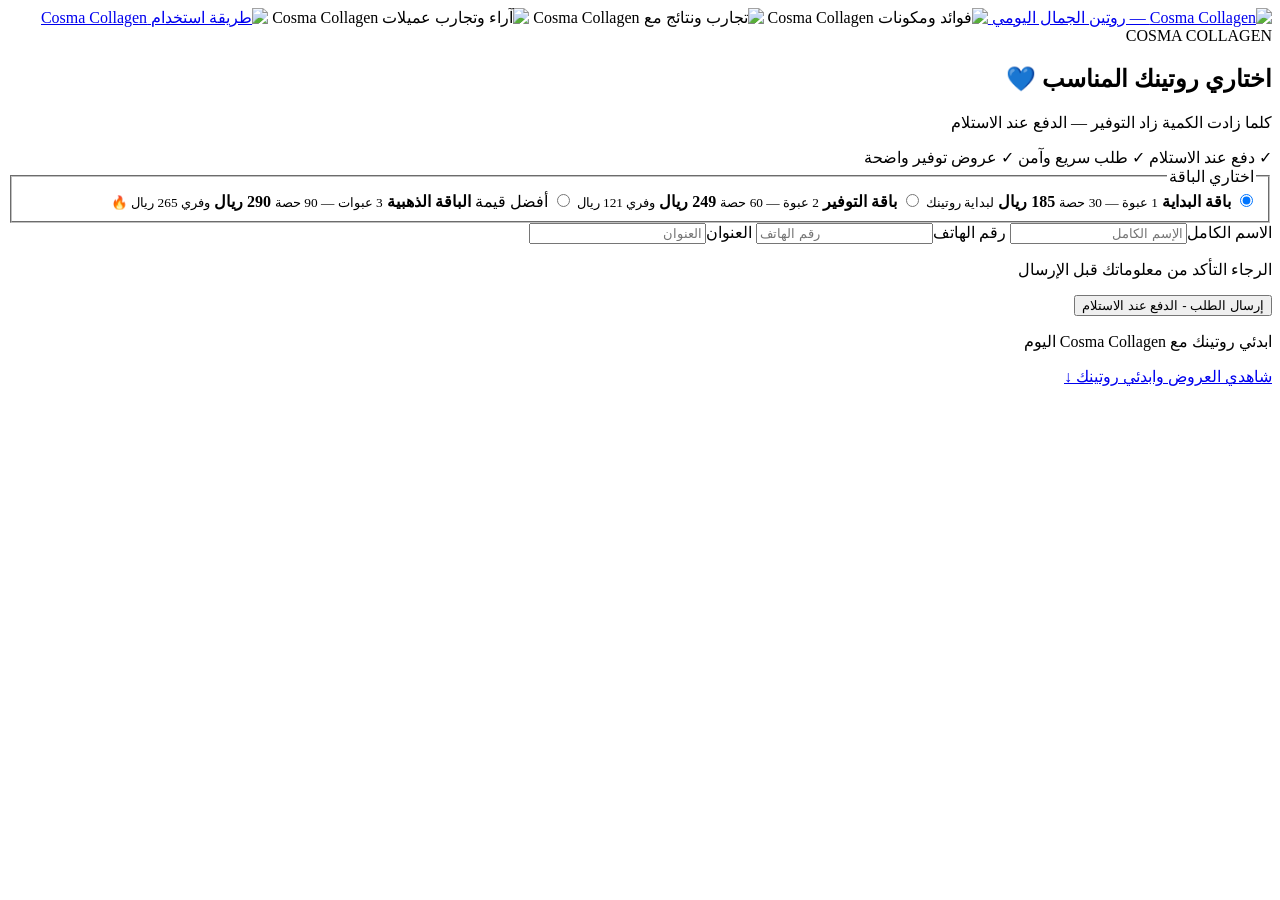
==== cosma-collagen/index.html @ 99a9a8c6 "Create Cosma Collagen landing page" ====
<!doctype html>
<html lang="ar" dir="rtl">
<head>
  <meta charset="utf-8">
  <meta name="viewport" content="width=device-width,initial-scale=1,viewport-fit=cover">
  <meta name="theme-color" content="#073665">
  <meta name="description" content="Cosma Collagen — روتين يومي بسيط للعناية بالجمال من الداخل.">
  <title>Cosma Collagen | جمالك يبدأ من الداخل</title>
  <link rel="preconnect" href="https://fonts.googleapis.com">
  <link rel="preconnect" href="https://fonts.gstatic.com" crossorigin>
  <link rel="preload" as="image" href="assets/01-hero.webp" type="image/webp" fetchpriority="high">
  <link href="https://fonts.googleapis.com/css2?family=IBM+Plex+Sans+Arabic:wght@400;500;600;700&display=swap" rel="stylesheet">
  <link rel="stylesheet" href="styles.css?v=1">
</head>
<body>
  <main>
    <section class="page-images" aria-label="صفحة Cosma Collagen">
      <a href="#order" aria-label="شاهدي العروض">
        <img width="720" height="1279" src="assets/01-hero.webp" alt="Cosma Collagen — روتين الجمال اليومي" fetchpriority="high" decoding="async">
      </a>
      <img width="720" height="1279" src="assets/02-benefits.webp" alt="فوائد ومكونات Cosma Collagen" loading="lazy" decoding="async">
      <img width="720" height="1279" src="assets/03-results.webp" alt="تجارب ونتائج مع Cosma Collagen" loading="lazy" decoding="async">
      <img width="720" height="1279" src="assets/04-reviews.webp" alt="آراء وتجارب عميلات Cosma Collagen" loading="lazy" decoding="async">
      <a href="#order" aria-label="انتقلي إلى اختيار العرض">
        <img width="720" height="1279" src="assets/05-routine.webp" alt="طريقة استخدام Cosma Collagen" loading="lazy" decoding="async">
      </a>
    </section>

    <section class="order-section" id="order">
      <div class="order-wrap">
        <div class="intro">
          <span class="eyebrow">COSMA COLLAGEN</span>
          <h1>اختاري روتينك المناسب 💙</h1>
          <p>كلما زادت الكمية زاد التوفير — الدفع عند الاستلام</p>
        </div>

        <div class="trust-row" aria-label="مزايا الطلب">
          <span>✓ دفع عند الاستلام</span>
          <span>✓ طلب سريع وآمن</span>
          <span>✓ عروض توفير واضحة</span>
        </div>

        <form id="order-form" class="order-card">
          <fieldset class="offers">
            <legend class="visually-hidden">اختاري الباقة</legend>

            <label class="offer">
              <input type="radio" name="offer" value="1" checked>
              <span class="details">
                <b>باقة البداية</b>
                <small>1 عبوة — 30 حصة</small>
              </span>
              <span class="price">
                <strong>185 ريال</strong>
                <small>لبداية روتينك</small>
              </span>
            </label>

            <label class="offer">
              <input type="radio" name="offer" value="2">
              <span class="details">
                <b>باقة التوفير</b>
                <small>2 عبوة — 60 حصة</small>
              </span>
              <span class="price">
                <strong>249 ريال</strong>
                <small>وفري 121 ريال</small>
              </span>
            </label>

            <label class="offer featured">
              <input type="radio" name="offer" value="3">
              <span class="badge">أفضل قيمة</span>
              <span class="details">
                <b>الباقة الذهبية</b>
                <small>3 عبوات — 90 حصة</small>
              </span>
              <span class="price">
                <strong>290 ريال</strong>
                <small>وفري 265 ريال 🔥</small>
              </span>
            </label>
          </fieldset>

          <div class="fields">
            <label><span class="visually-hidden">الاسم الكامل</span><input name="name" autocomplete="name" placeholder="الإسم الكامل" required minlength="2"></label>
            <label><span class="visually-hidden">رقم الهاتف</span><input name="phone" type="tel" inputmode="tel" autocomplete="tel" placeholder="رقم الهاتف" required></label>
            <label><span class="visually-hidden">العنوان</span><input name="address" autocomplete="street-address" placeholder="العنوان" required></label>
          </div>

          <p class="check-note">الرجاء التأكد من معلوماتك قبل الإرسال</p>
          <button class="submit" type="submit">إرسال الطلب - الدفع عند الاستلام</button>
          <p id="form-message" class="form-message" role="status" aria-live="polite"></p>
        </form>

        <p class="bottom-note">ابدئي روتينك مع Cosma Collagen اليوم</p>
      </div>
    </section>
  </main>

  <a class="sticky-order" href="#order" aria-label="شاهدي العروض وانتقلي إلى نموذج الطلب">
    <span class="sticky-text">شاهدي العروض وابدئي روتينك</span>
    <span class="sticky-arrow" aria-hidden="true">↓</span>
  </a>

  <script src="app.js?v=1" defer></script>
</body>
</html>
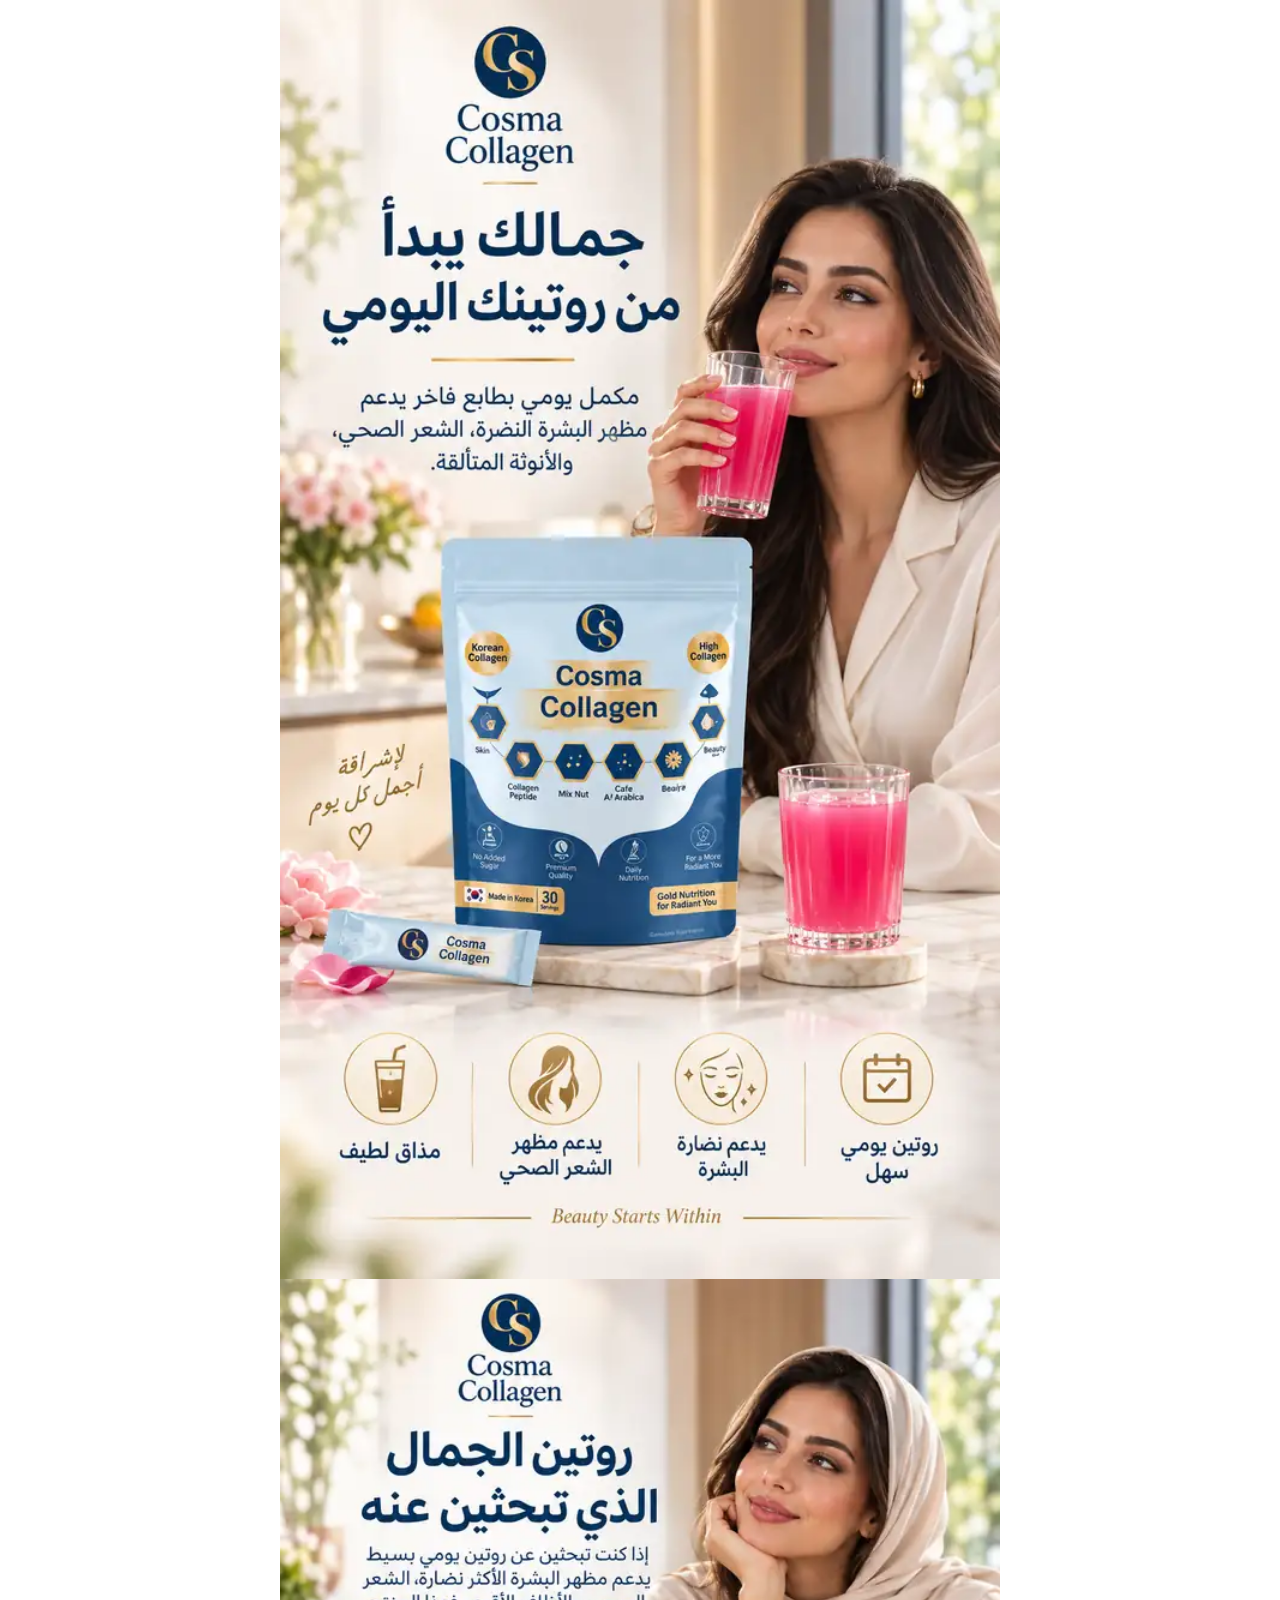
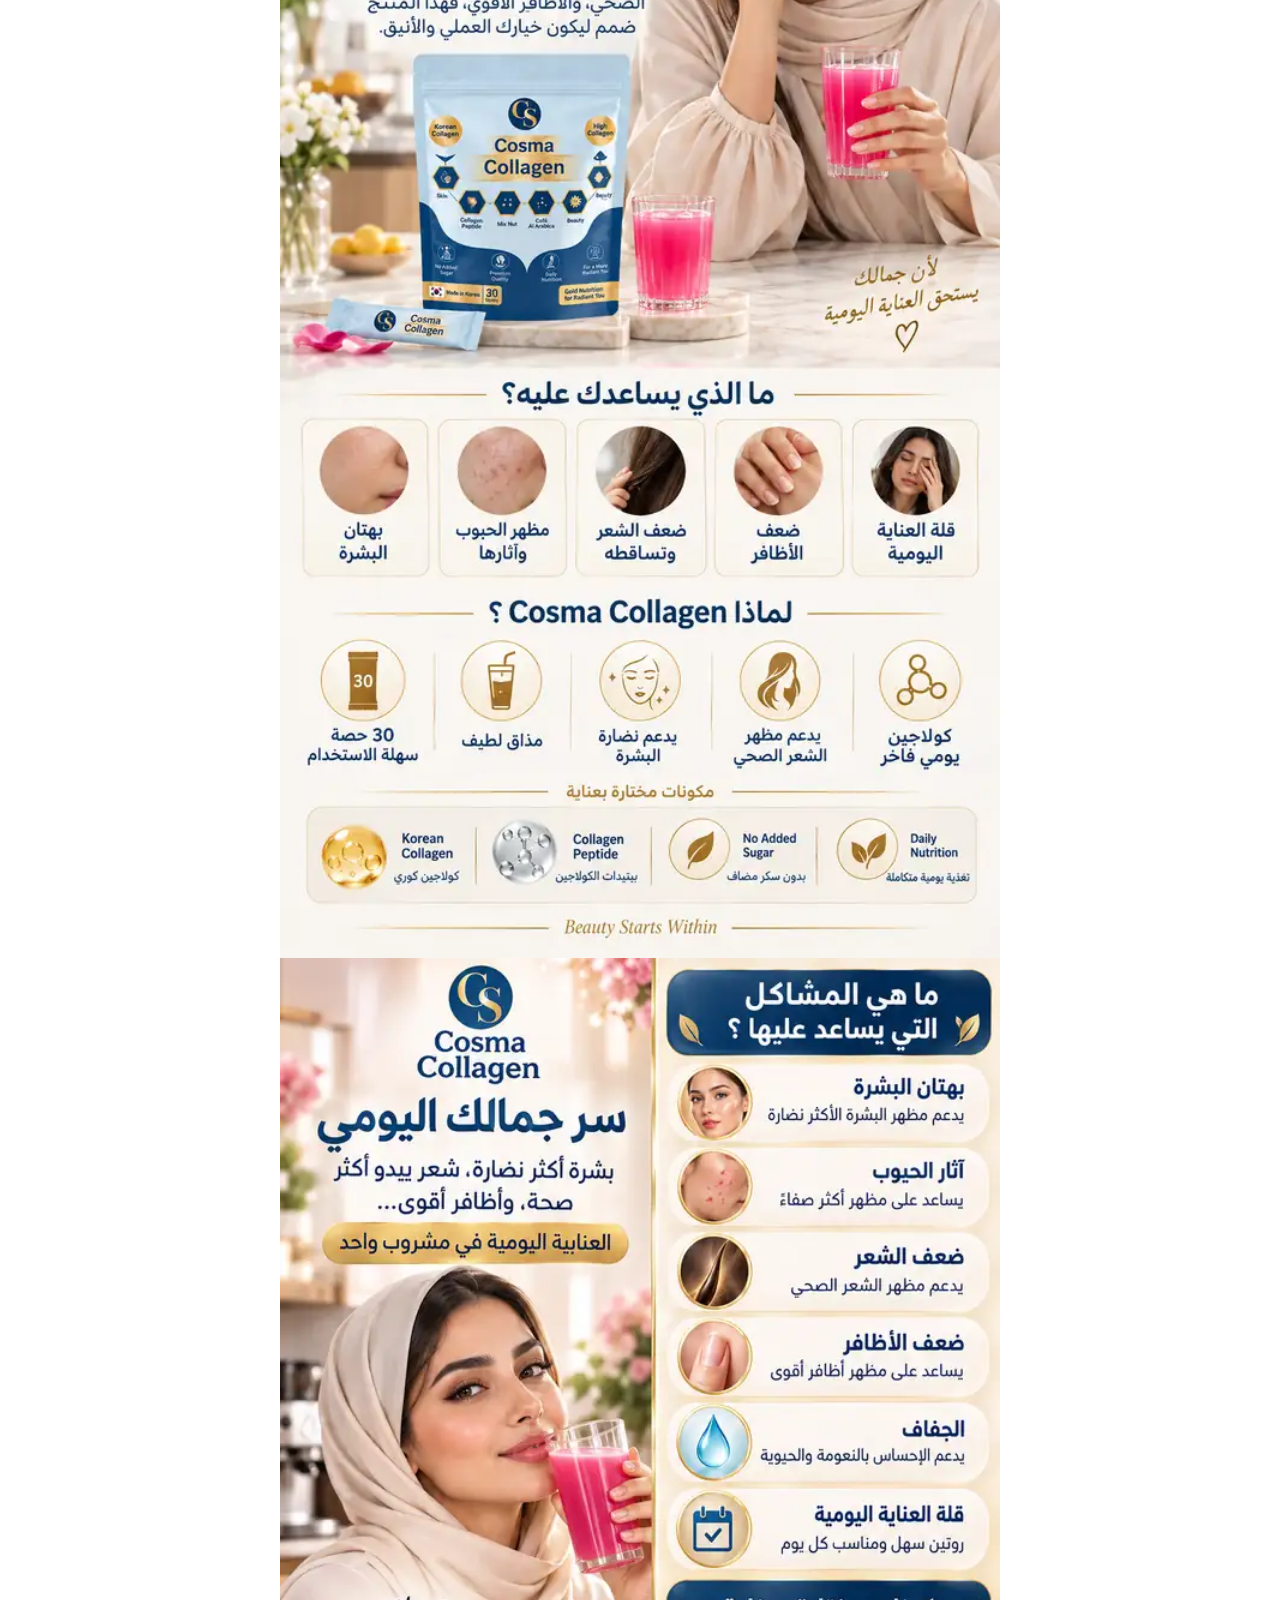
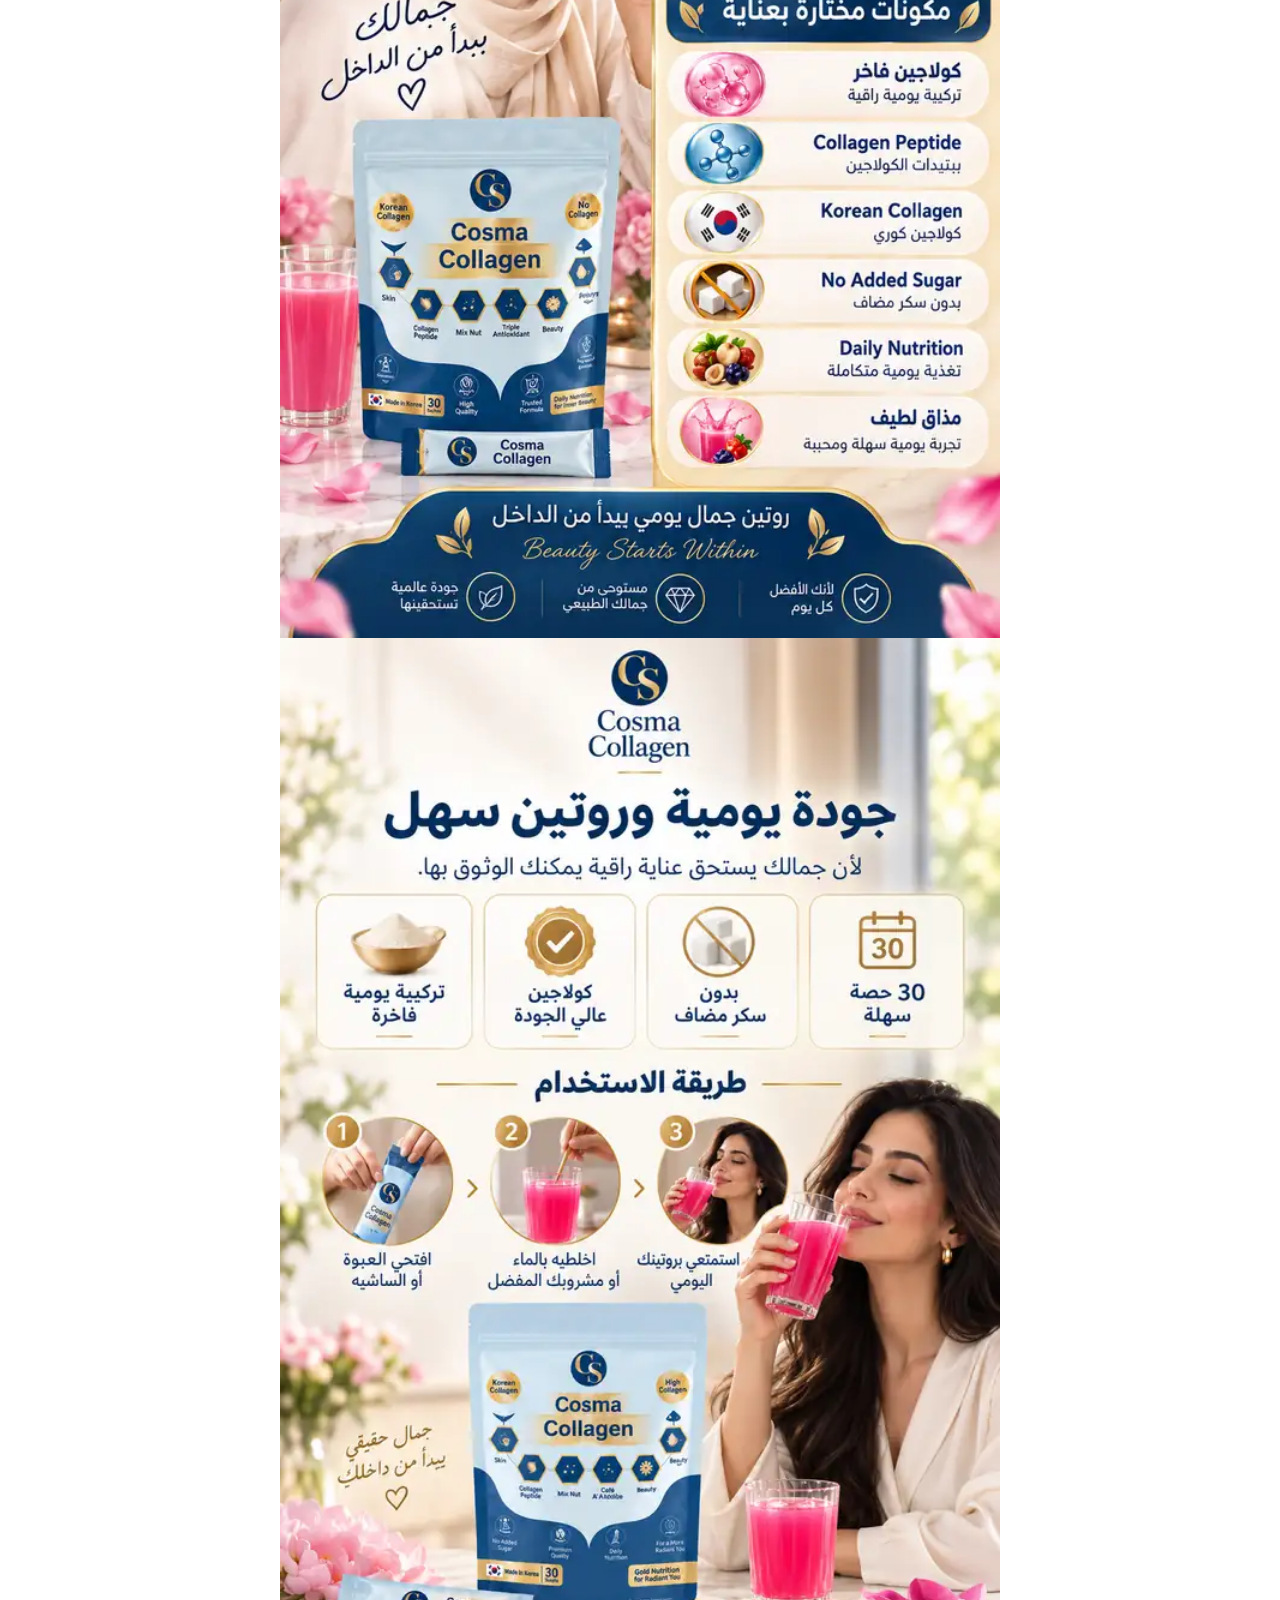
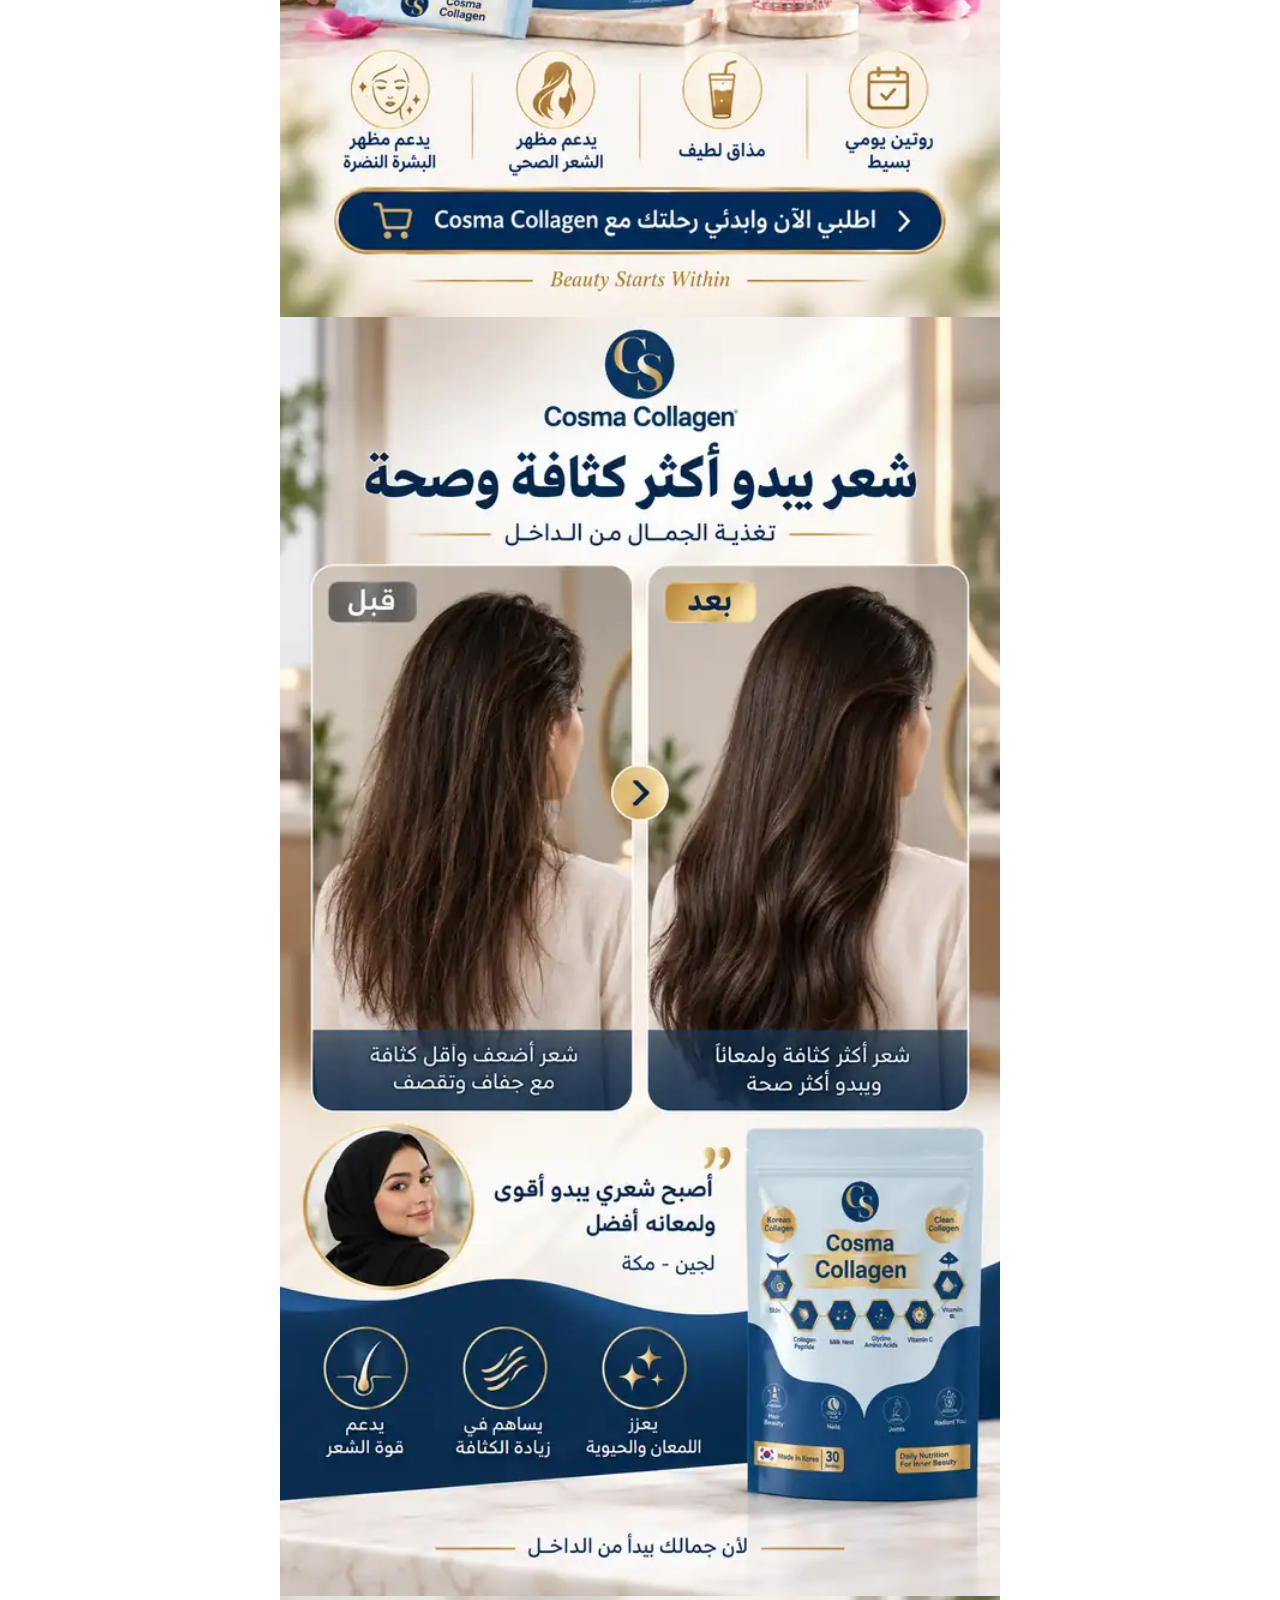
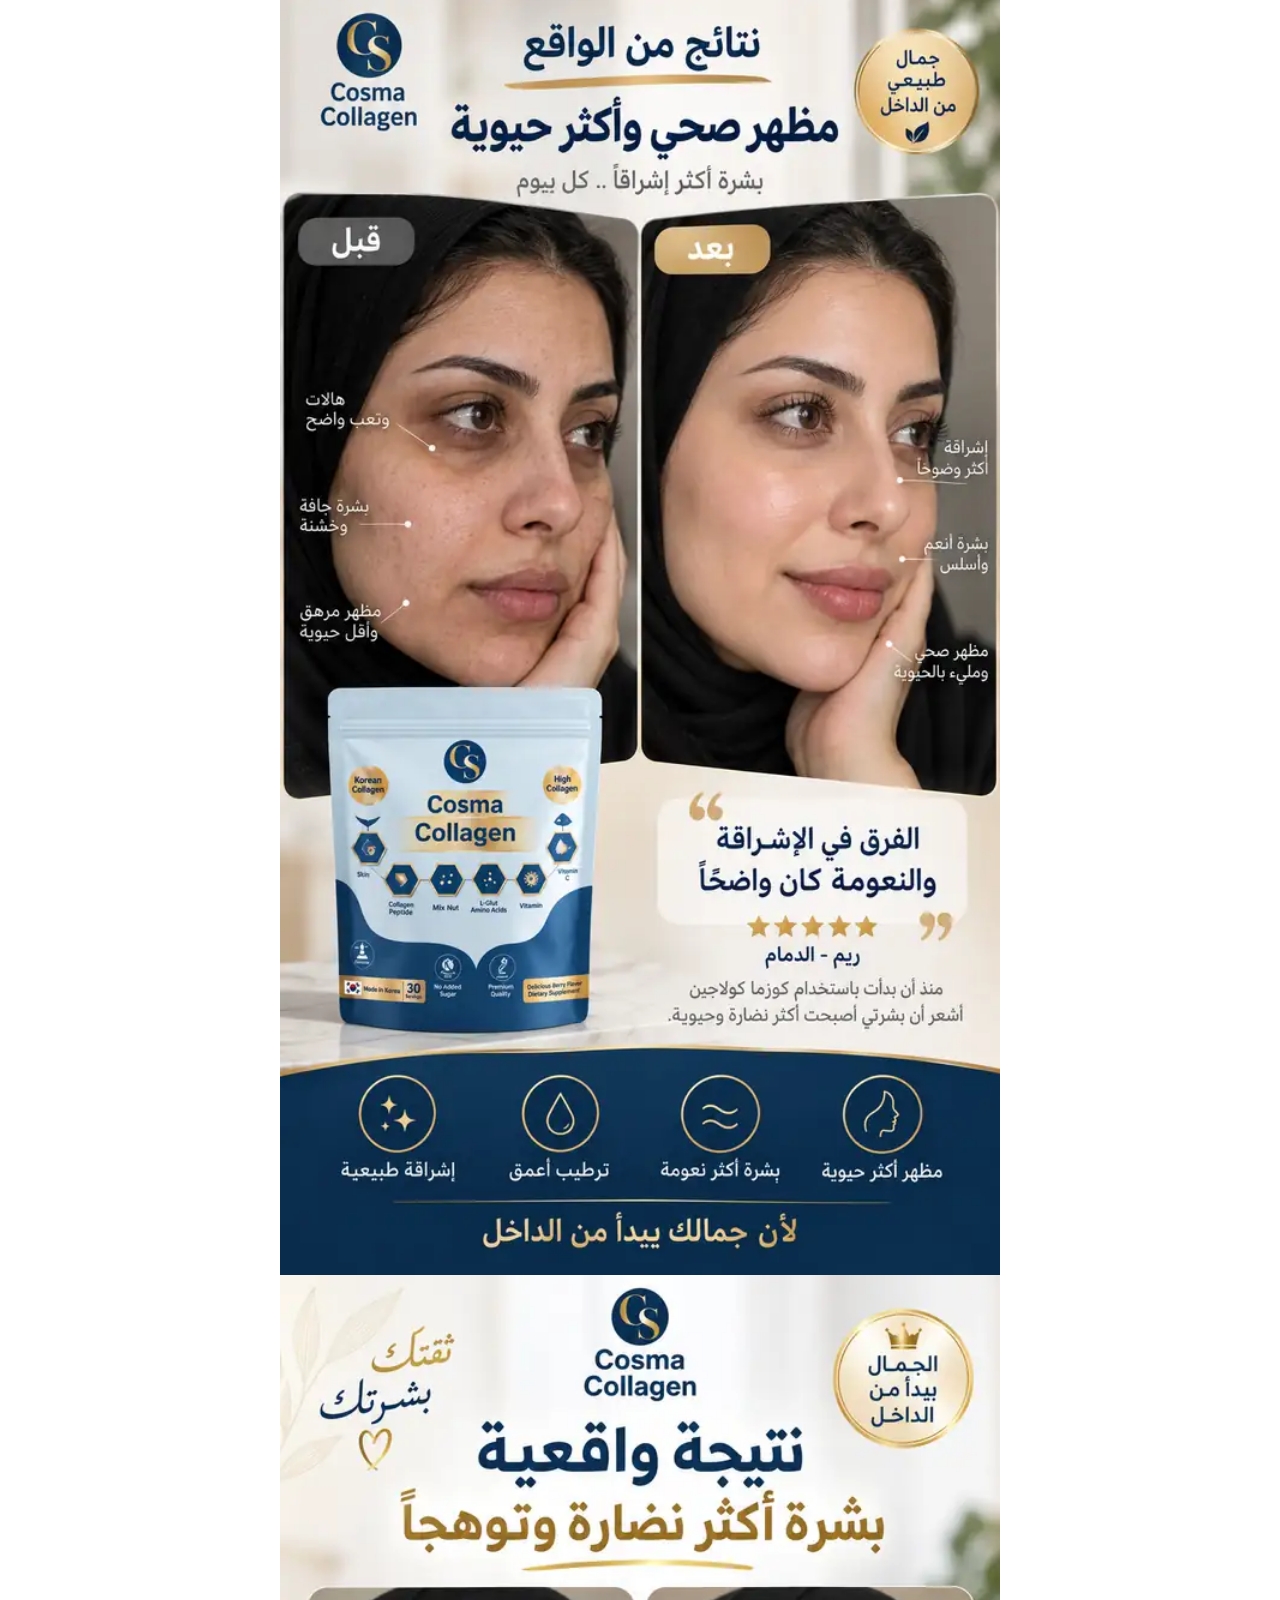
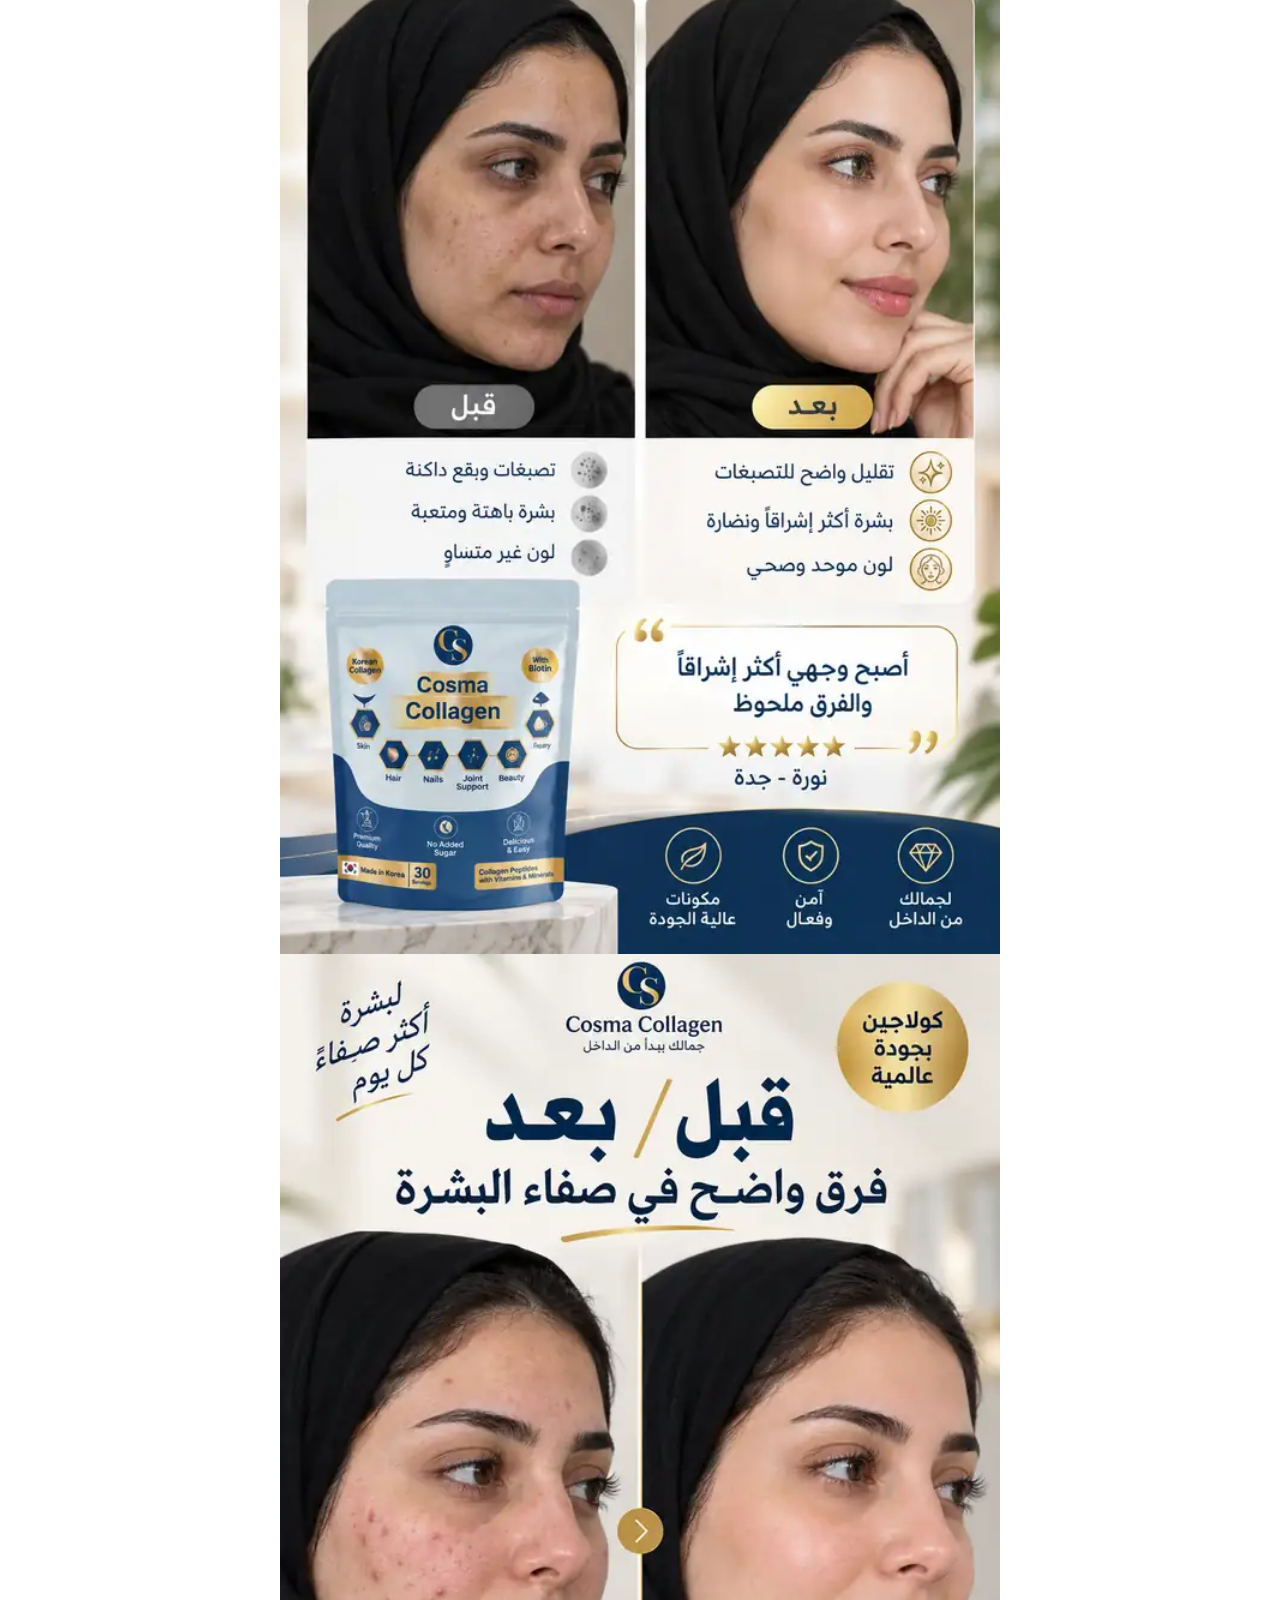
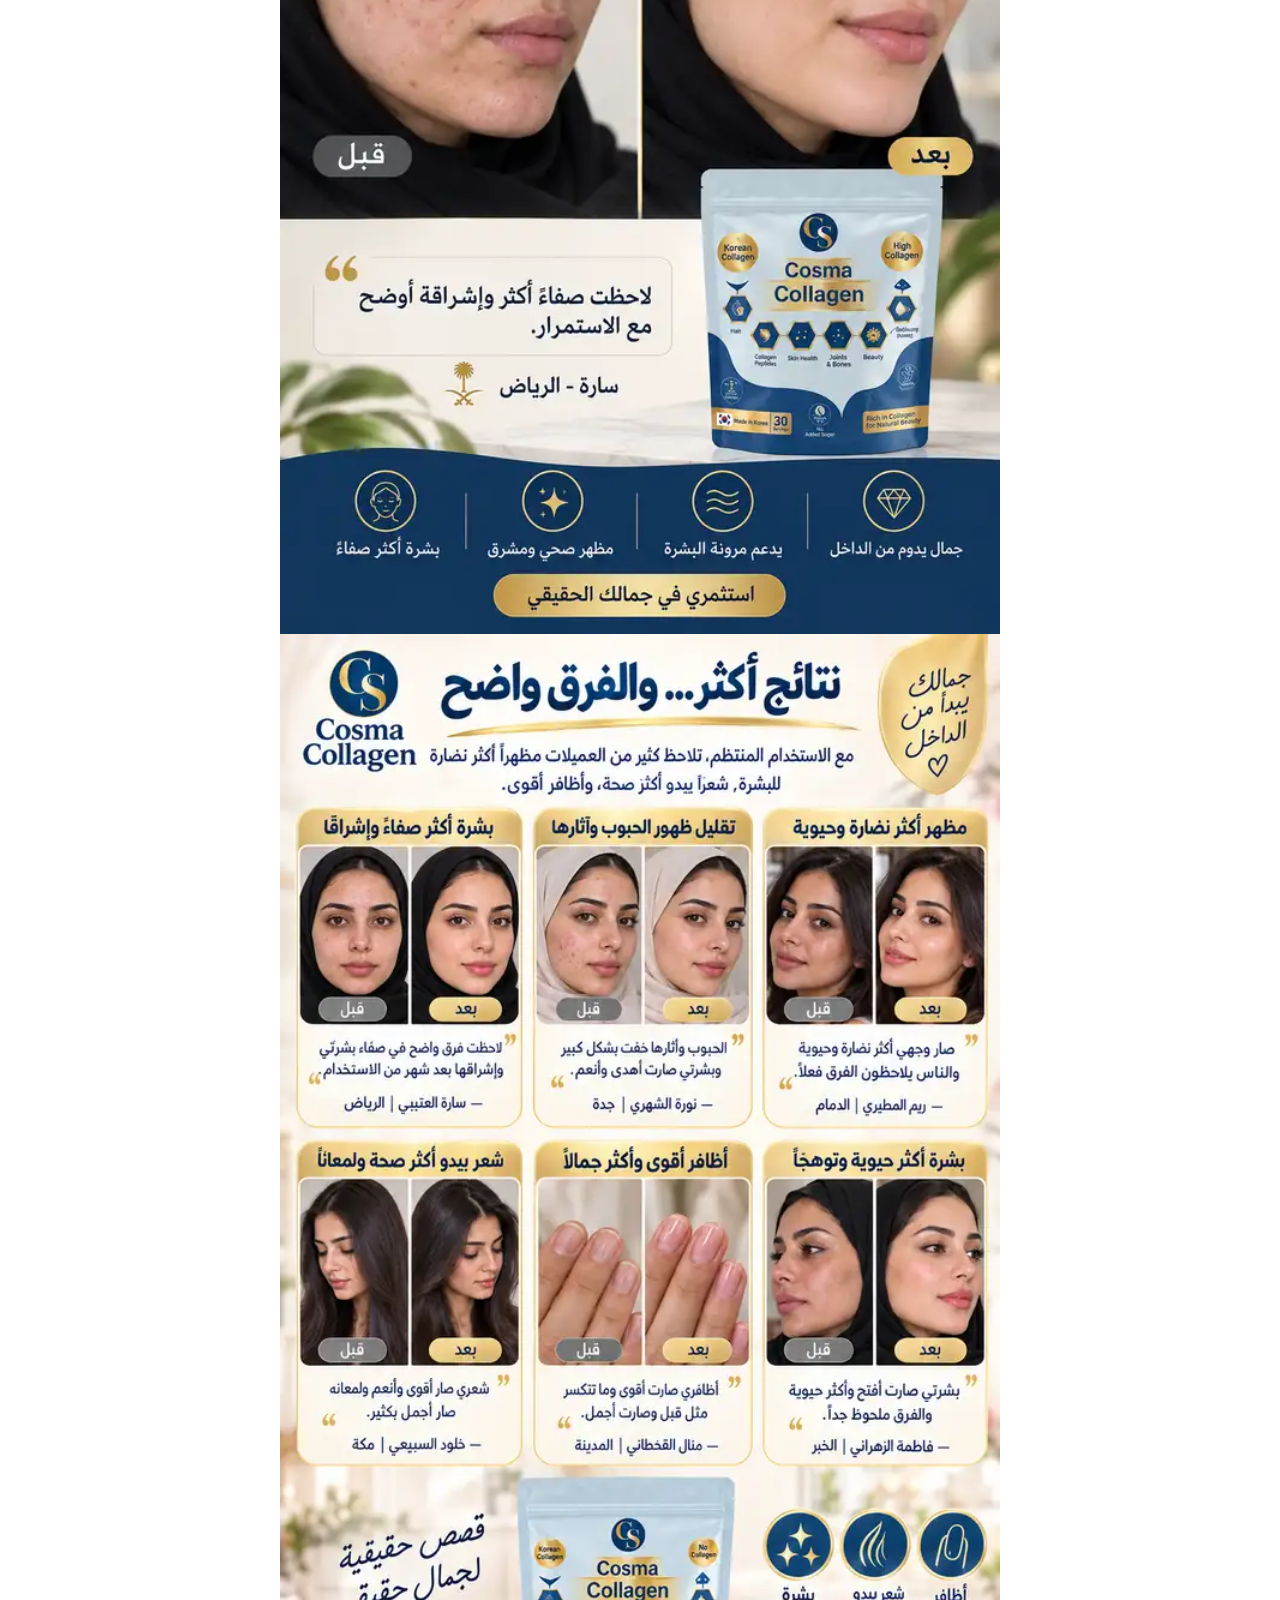
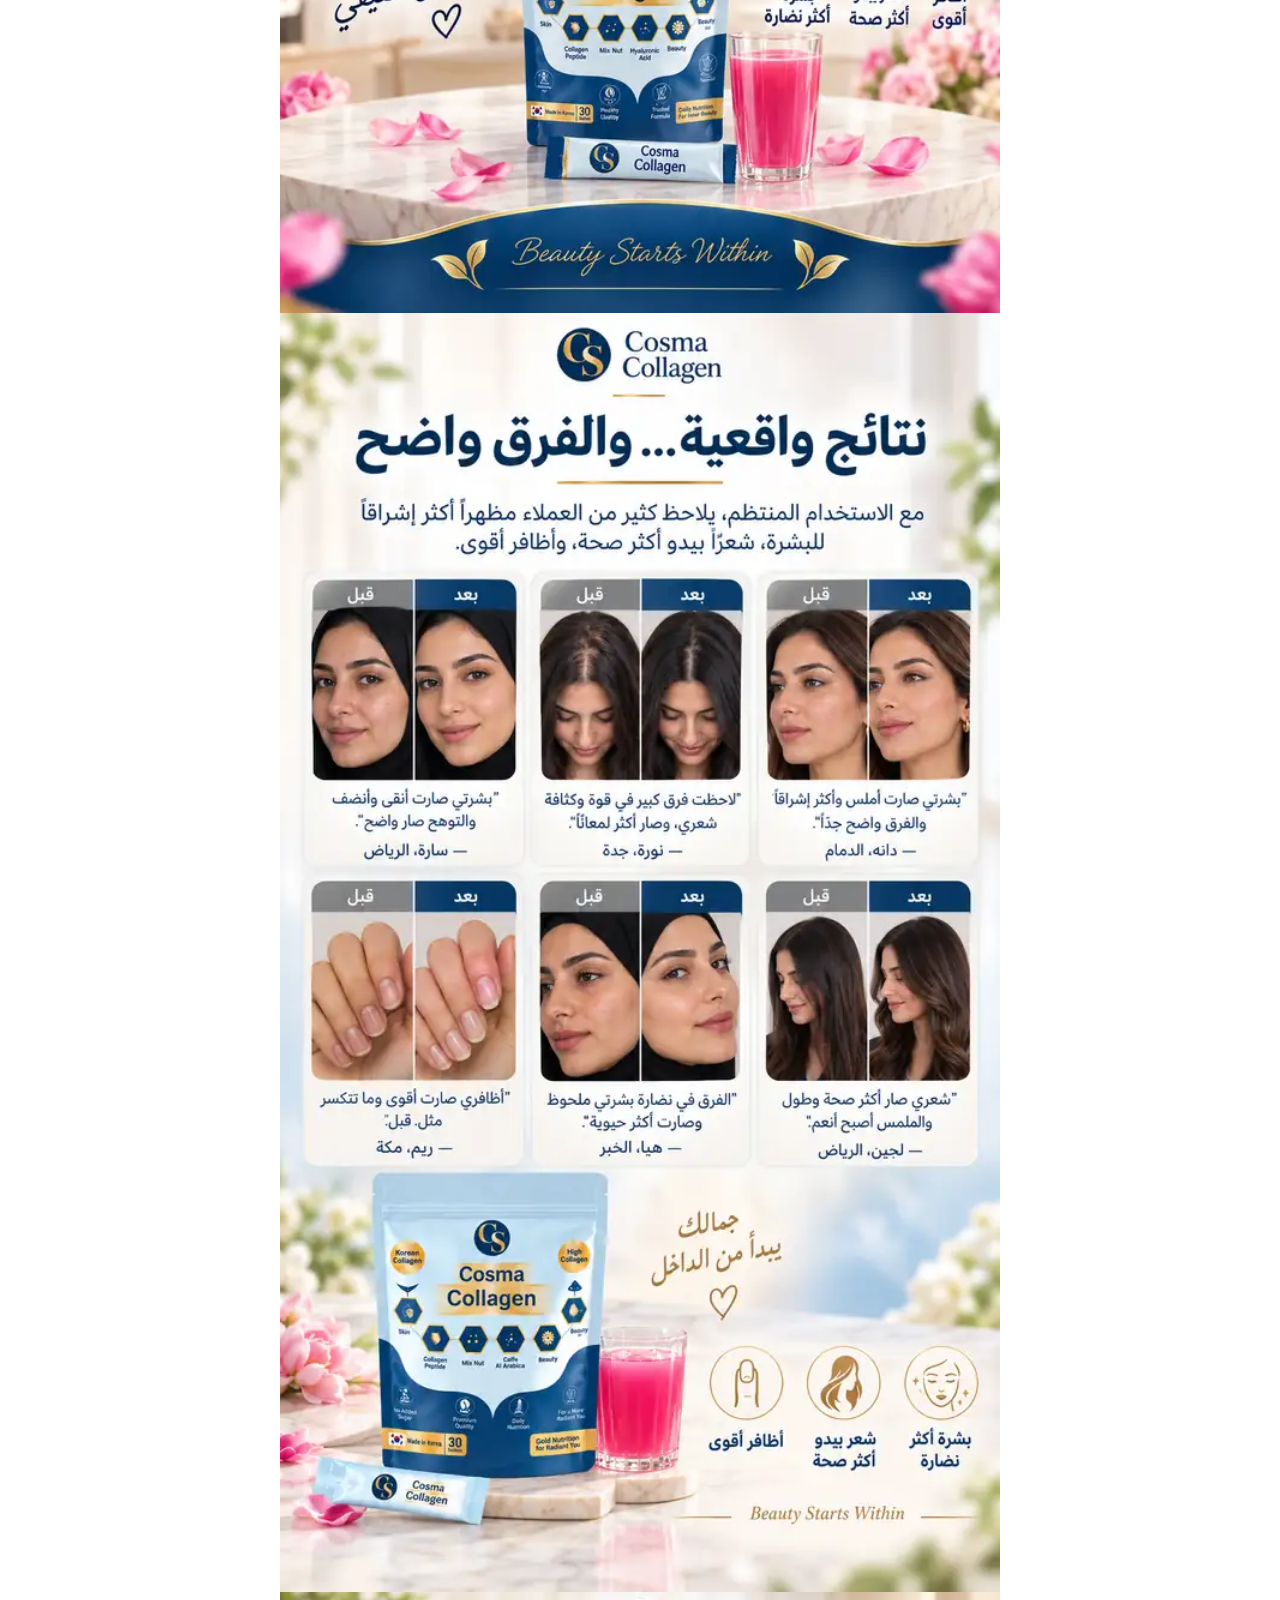
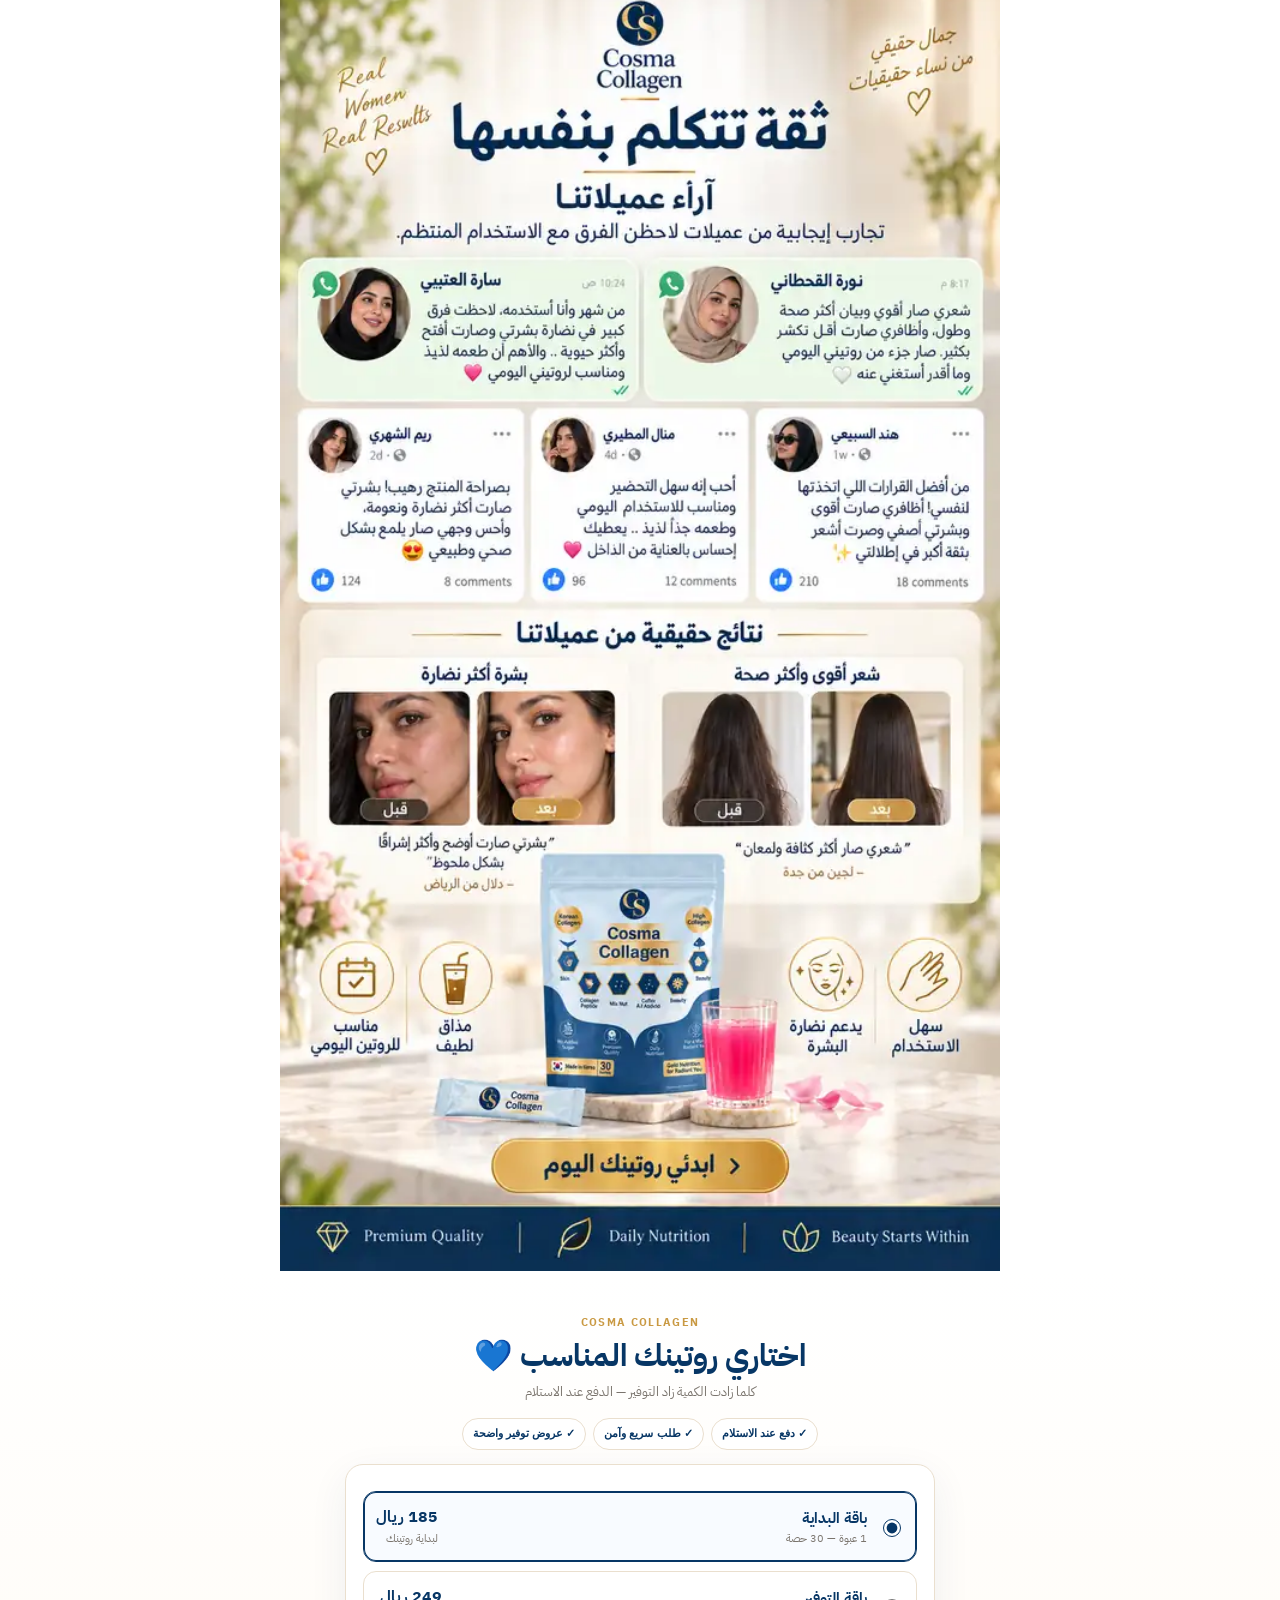
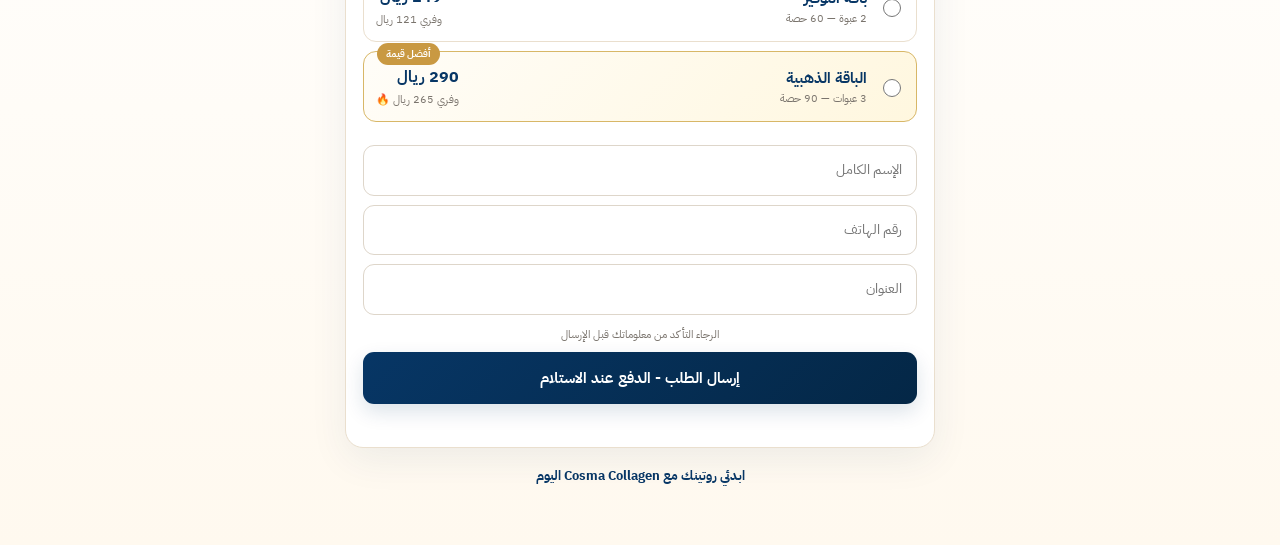
==== commit 0b898eeb: "Use all Cosma Collagen images in professional sequence" ====
--- a/cosma-collagen/index.html
+++ b/cosma-collagen/index.html
@@ -10,19 +10,31 @@
   <link rel="preconnect" href="https://fonts.gstatic.com" crossorigin>
   <link rel="preload" as="image" href="assets/01-hero.webp" type="image/webp" fetchpriority="high">
   <link href="https://fonts.googleapis.com/css2?family=IBM+Plex+Sans+Arabic:wght@400;500;600;700&display=swap" rel="stylesheet">
-  <link rel="stylesheet" href="styles.css?v=1">
+  <link rel="stylesheet" href="styles.css?v=2">
 </head>
 <body>
   <main>
     <section class="page-images" aria-label="صفحة Cosma Collagen">
-      <a href="#order" aria-label="شاهدي العروض">
-        <img width="720" height="1279" src="assets/01-hero.webp" alt="Cosma Collagen — روتين الجمال اليومي" fetchpriority="high" decoding="async">
+      <a href="#order" aria-label="شاهدي عروض Cosma Collagen">
+        <img width="600" height="1066" src="assets/01-hero.webp" alt="Cosma Collagen — جمالك يبدأ من روتينك اليومي" fetchpriority="high" decoding="async">
       </a>
-      <img width="720" height="1279" src="assets/02-benefits.webp" alt="فوائد ومكونات Cosma Collagen" loading="lazy" decoding="async">
-      <img width="720" height="1279" src="assets/03-results.webp" alt="تجارب ونتائج مع Cosma Collagen" loading="lazy" decoding="async">
-      <img width="720" height="1279" src="assets/04-reviews.webp" alt="آراء وتجارب عميلات Cosma Collagen" loading="lazy" decoding="async">
-      <a href="#order" aria-label="انتقلي إلى اختيار العرض">
-        <img width="720" height="1279" src="assets/05-routine.webp" alt="طريقة استخدام Cosma Collagen" loading="lazy" decoding="async">
+
+      <img width="600" height="1066" src="assets/02-overview.webp" alt="روتين الجمال اليومي مع Cosma Collagen" loading="lazy" decoding="async">
+      <img width="600" height="1066" src="assets/03-benefits.webp" alt="فوائد ومكونات Cosma Collagen" loading="lazy" decoding="async">
+
+      <a href="#order" aria-label="انتقلي إلى عروض Cosma Collagen">
+        <img width="600" height="1066" src="assets/04-use.webp" alt="طريقة استخدام Cosma Collagen وروتين يومي سهل" loading="lazy" decoding="async">
+      </a>
+
+      <img width="600" height="1066" src="assets/05-hair.webp" alt="تجربة مرتبطة بمظهر الشعر مع Cosma Collagen" loading="lazy" decoding="async">
+      <img width="600" height="1066" src="assets/06-skin.webp" alt="تجربة مرتبطة بمظهر البشرة مع Cosma Collagen" loading="lazy" decoding="async">
+      <img width="600" height="1066" src="assets/07-tone.webp" alt="تجربة مرتبطة بنضارة وصفاء البشرة" loading="lazy" decoding="async">
+      <img width="600" height="1066" src="assets/08-acne.webp" alt="نتيجة مصورة للعناية بمظهر البشرة" loading="lazy" decoding="async">
+      <img width="600" height="1066" src="assets/09-results.webp" alt="نتائج وتجارب متعددة مع Cosma Collagen" loading="lazy" decoding="async">
+      <img width="600" height="1066" src="assets/10-results-grid.webp" alt="مجموعة تجارب عميلات Cosma Collagen" loading="lazy" decoding="async">
+
+      <a href="#order" aria-label="اختاري عرضك الآن">
+        <img width="600" height="1066" src="assets/11-testimonials.webp" alt="آراء وتجارب عميلات Cosma Collagen" loading="lazy" decoding="async">
       </a>
     </section>
 
@@ -103,6 +115,6 @@
     <span class="sticky-arrow" aria-hidden="true">↓</span>
   </a>
 
-  <script src="app.js?v=1" defer></script>
+  <script src="app.js?v=2" defer></script>
 </body>
 </html>
--- a/cosma-collagen/styles.css
+++ b/cosma-collagen/styles.css
@@ -0,0 +1,251 @@
+:root{
+  --navy:#073665;
+  --navy-dark:#042746;
+  --gold:#c99942;
+  --gold-soft:#f4dfae;
+  --cream:#fffaf2;
+  --ink:#17324f;
+  --muted:#7a746d;
+  --line:#eadfce;
+}
+*{box-sizing:border-box}
+html{scroll-behavior:smooth;scroll-padding-top:14px}
+body{
+  margin:0;
+  background:#fff;
+  color:var(--ink);
+  font-family:'IBM Plex Sans Arabic',Tahoma,sans-serif;
+  line-height:1.6
+}
+.page-images{
+  width:100%;
+  max-width:720px;
+  margin:0 auto;
+  line-height:0;
+  background:#fff
+}
+.page-images img{display:block;width:100%;height:auto;margin:0}
+.page-images a{display:block}
+.order-section{
+  padding:38px 15px 58px;
+  background:linear-gradient(180deg,#fff,#fff9ef)
+}
+.order-wrap{width:min(590px,100%);margin:0 auto}
+.intro{text-align:center;margin:0 0 16px}
+.eyebrow{
+  display:inline-block;
+  color:var(--gold);
+  letter-spacing:.12em;
+  font-size:11px;
+  font-weight:700;
+  margin-bottom:3px
+}
+.intro h1{
+  font-size:clamp(23px,5vw,31px);
+  line-height:1.35;
+  color:var(--navy);
+  margin:0 0 5px
+}
+.intro p{font-size:13px;color:var(--muted);margin:0}
+.trust-row{
+  display:flex;
+  flex-wrap:wrap;
+  justify-content:center;
+  gap:7px;
+  margin:0 0 14px
+}
+.trust-row span{
+  background:#fff;
+  border:1px solid var(--line);
+  border-radius:999px;
+  padding:6px 10px;
+  color:var(--navy);
+  font-size:11px;
+  font-weight:600
+}
+.order-card{
+  background:#fff;
+  border:1px solid var(--line);
+  border-radius:18px;
+  padding:17px;
+  box-shadow:0 12px 38px #07366512
+}
+.offers{border:0;padding:0;margin:0 0 14px}
+.offer{
+  position:relative;
+  display:flex;
+  align-items:center;
+  gap:11px;
+  border:1px solid var(--line);
+  border-radius:13px;
+  padding:13px 12px;
+  margin:9px 0;
+  cursor:pointer;
+  background:#fff
+}
+.offer:has(input:checked){
+  border-color:var(--navy);
+  background:#f8fbff;
+  box-shadow:inset 0 0 0 1px var(--navy)
+}
+.offer.featured{
+  border-color:#d8b767;
+  background:linear-gradient(135deg,#fffdf8,#fff7df)
+}
+.offer input{width:18px;height:18px;accent-color:var(--navy)}
+.badge{
+  position:absolute;
+  top:-9px;
+  left:13px;
+  padding:3px 9px;
+  border-radius:999px;
+  background:var(--gold);
+  color:#fff;
+  font-size:10px;
+  font-weight:700
+}
+.details{display:flex;flex-direction:column;flex:1}
+.details b{font-size:15px;color:var(--navy)}
+.details small,.price small{font-size:11px;color:var(--muted)}
+.price{display:flex;flex-direction:column;align-items:flex-start;color:var(--navy)}
+.price strong{font-size:16px}
+.fields{display:grid;grid-template-columns:1fr;gap:9px}
+.fields input{
+  display:block;
+  width:100%;
+  padding:13px 14px;
+  border:1px solid #ded6ca;
+  border-radius:11px;
+  background:#fff;
+  font:inherit;
+  font-size:14px;
+  outline:none;
+  direction:rtl;
+  text-align:right
+}
+.fields input:focus{
+  border-color:var(--navy);
+  box-shadow:0 0 0 3px #07366513
+}
+.fields input[type="tel"]{direction:rtl;text-align:right}
+.check-note{text-align:center;font-size:11px;color:var(--muted);margin:11px 0 0}
+.submit{
+  display:block;
+  width:100%;
+  border:0;
+  border-radius:11px;
+  background:linear-gradient(135deg,var(--navy),var(--navy-dark));
+  color:#fff;
+  padding:14px 16px;
+  margin-top:9px;
+  font:inherit;
+  font-weight:700;
+  font-size:15px;
+  cursor:pointer;
+  box-shadow:0 8px 20px #07366524
+}
+.submit:hover{filter:brightness(.96)}
+.submit:disabled{opacity:.7;cursor:wait}
+.form-message{text-align:center;font-size:11px;color:#ad343f;min-height:18px;margin:8px 0 0}
+.bottom-note{text-align:center;color:var(--navy);font-weight:700;font-size:13px;margin:18px 0 0}
+.success{text-align:center;padding:24px 8px}
+.success>span{
+  display:inline-grid;
+  place-items:center;
+  width:54px;
+  height:54px;
+  border-radius:50%;
+  background:#edf4ed;
+  color:#2f7545;
+  font-size:28px
+}
+.success h2{color:var(--navy);margin:13px 0 5px;font-size:24px}
+.success p{color:var(--muted);font-size:14px;margin:0}
+.visually-hidden{
+  position:absolute!important;width:1px;height:1px;padding:0;margin:-1px;
+  overflow:hidden;clip:rect(0,0,0,0);white-space:nowrap;border:0
+}
+.sticky-order{display:none}
+
+@media(max-width:600px){
+  .order-section{padding:31px 12px 54px}
+  .order-card{padding:13px}
+  .sticky-order{
+    display:flex;
+    position:fixed;
+    z-index:999;
+    left:50%;
+    bottom:max(16px,env(safe-area-inset-bottom));
+    transform:translateX(-50%);
+    align-items:center;
+    justify-content:center;
+    gap:10px;
+    width:calc(100% - 28px);
+    max-width:420px;
+    min-height:56px;
+    background:linear-gradient(135deg,#0b447d,#052a4d);
+    color:#fff;
+    text-decoration:none;
+    padding:14px 19px;
+    border-radius:18px;
+    font-weight:700;
+    font-size:15px;
+    line-height:1;
+    box-shadow:0 12px 32px #07366550,0 0 0 0 #c9994230;
+    border:1px solid #e1b85b66;
+    overflow:hidden;
+    isolation:isolate;
+    animation:stickyPulse 2.6s ease-in-out infinite;
+    transition:opacity .2s ease,transform .2s ease,visibility .2s ease
+  }
+  .sticky-order::before{
+    content:"";
+    position:absolute;
+    z-index:-1;
+    top:-55%;
+    left:-30%;
+    width:18%;
+    height:220%;
+    background:linear-gradient(90deg,transparent,#ffffff34,transparent);
+    transform:rotate(16deg);
+    animation:stickyShine 4.2s ease-in-out infinite
+  }
+  .sticky-order .sticky-text{white-space:nowrap;overflow:hidden;text-overflow:ellipsis}
+  .sticky-order .sticky-arrow{
+    flex:0 0 auto;
+    display:inline-grid;
+    place-items:center;
+    width:26px;
+    height:26px;
+    border-radius:50%;
+    background:#c9994235;
+    font-size:17px;
+    line-height:1;
+    animation:stickyArrow 1.6s ease-in-out infinite
+  }
+  .sticky-order:active{transform:translateX(-50%) scale(.985)}
+  .sticky-order.is-hidden{
+    opacity:0;
+    visibility:hidden;
+    pointer-events:none;
+    transform:translateX(-50%) translateY(16px) scale(.98);
+    animation:none
+  }
+}
+@keyframes stickyPulse{
+  0%,100%{box-shadow:0 12px 32px #07366550,0 0 0 0 #c9994235}
+  50%{box-shadow:0 14px 36px #07366566,0 0 0 7px #c9994200}
+}
+@keyframes stickyShine{
+  0%,58%{left:-30%;opacity:0}
+  68%{opacity:1}
+  82%{left:118%;opacity:0}
+  100%{left:118%;opacity:0}
+}
+@keyframes stickyArrow{
+  0%,100%{transform:translateY(0)}
+  50%{transform:translateY(2px)}
+}
+@media(prefers-reduced-motion:reduce){
+  .sticky-order,.sticky-order::before,.sticky-order .sticky-arrow{animation:none!important}
+}
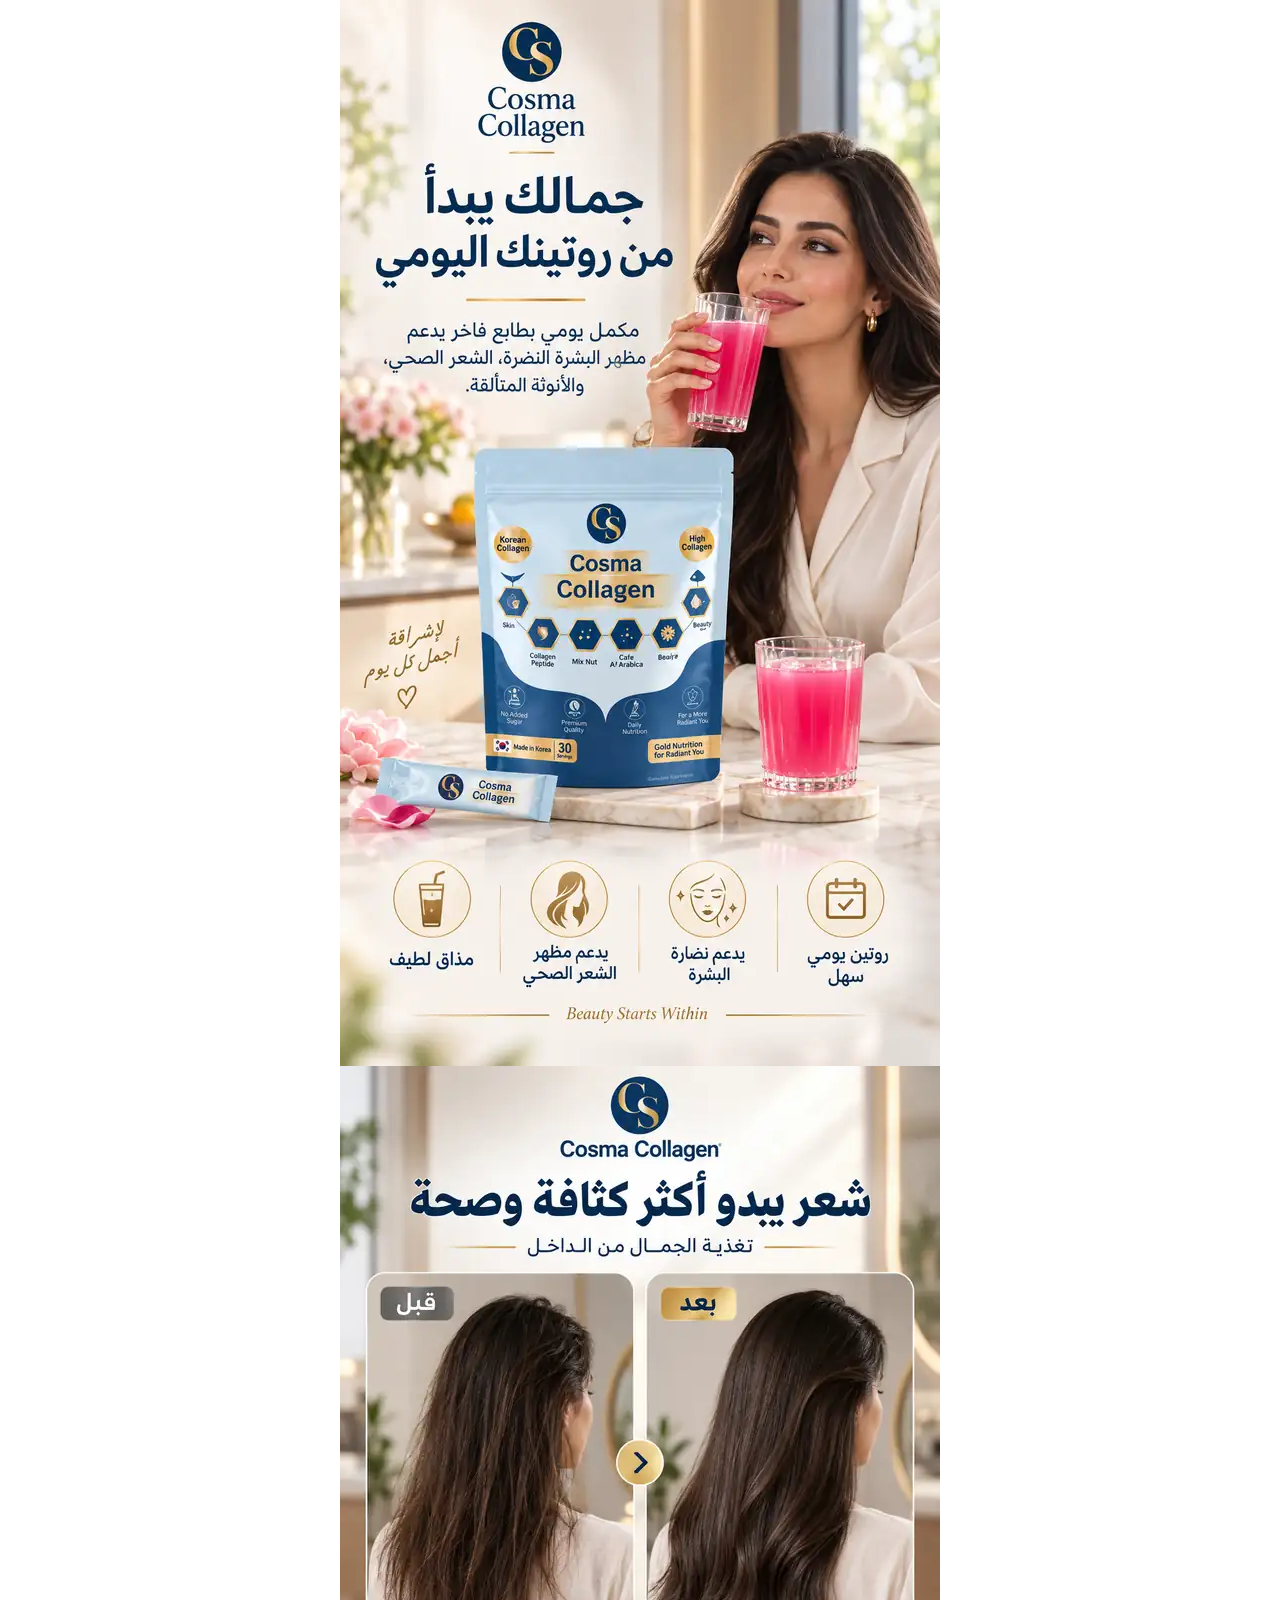
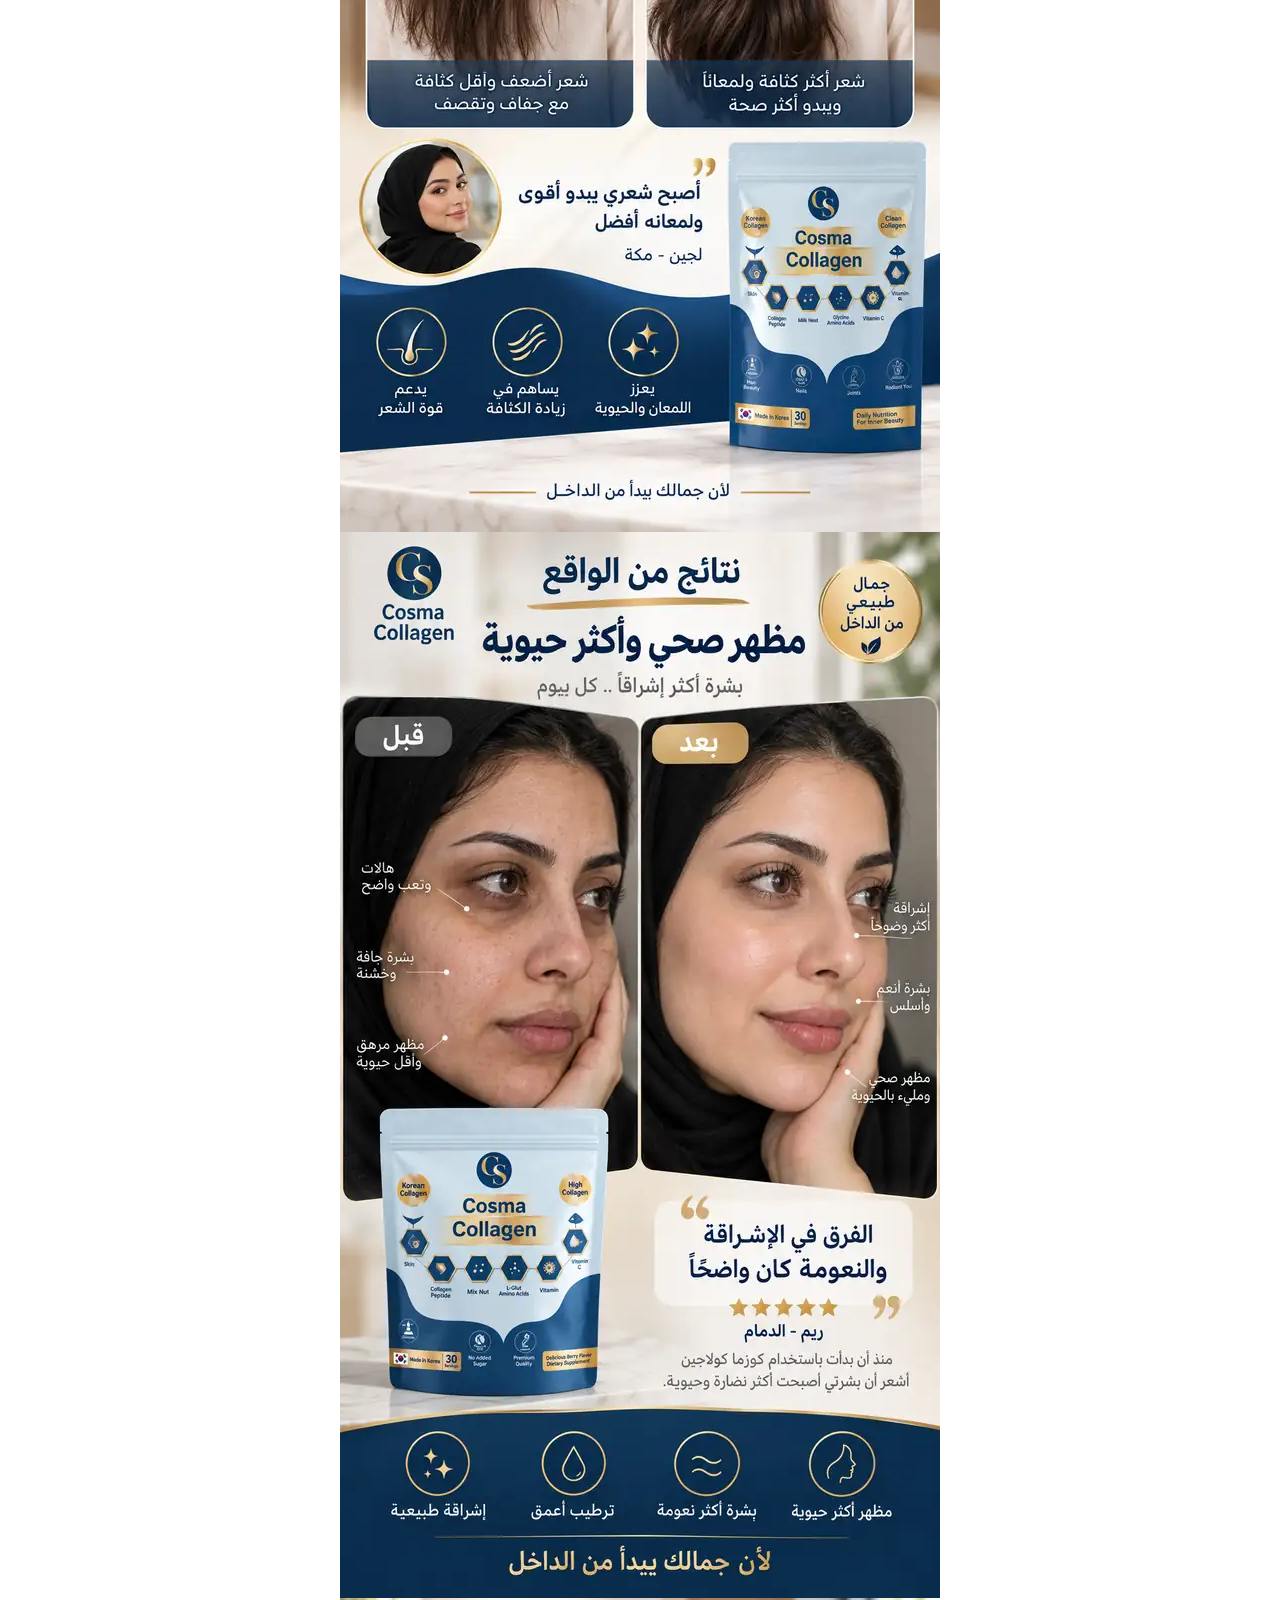
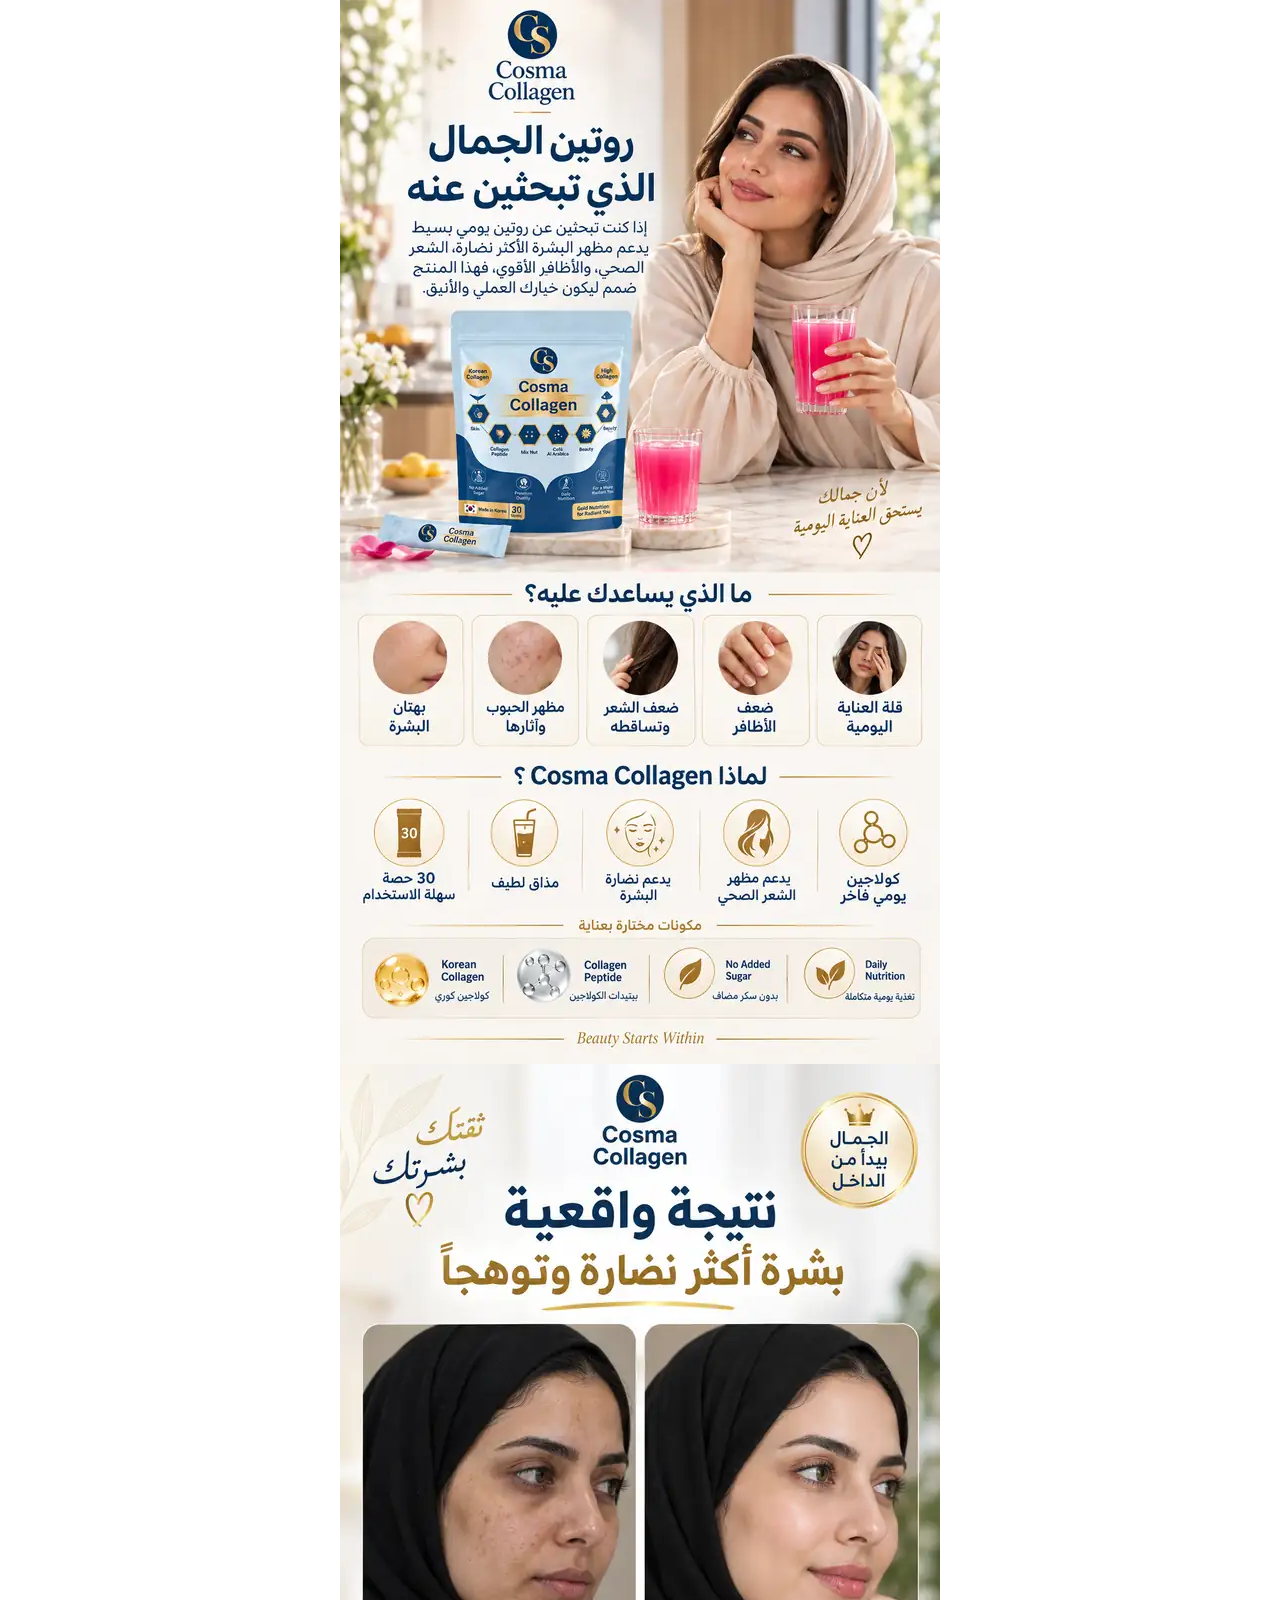
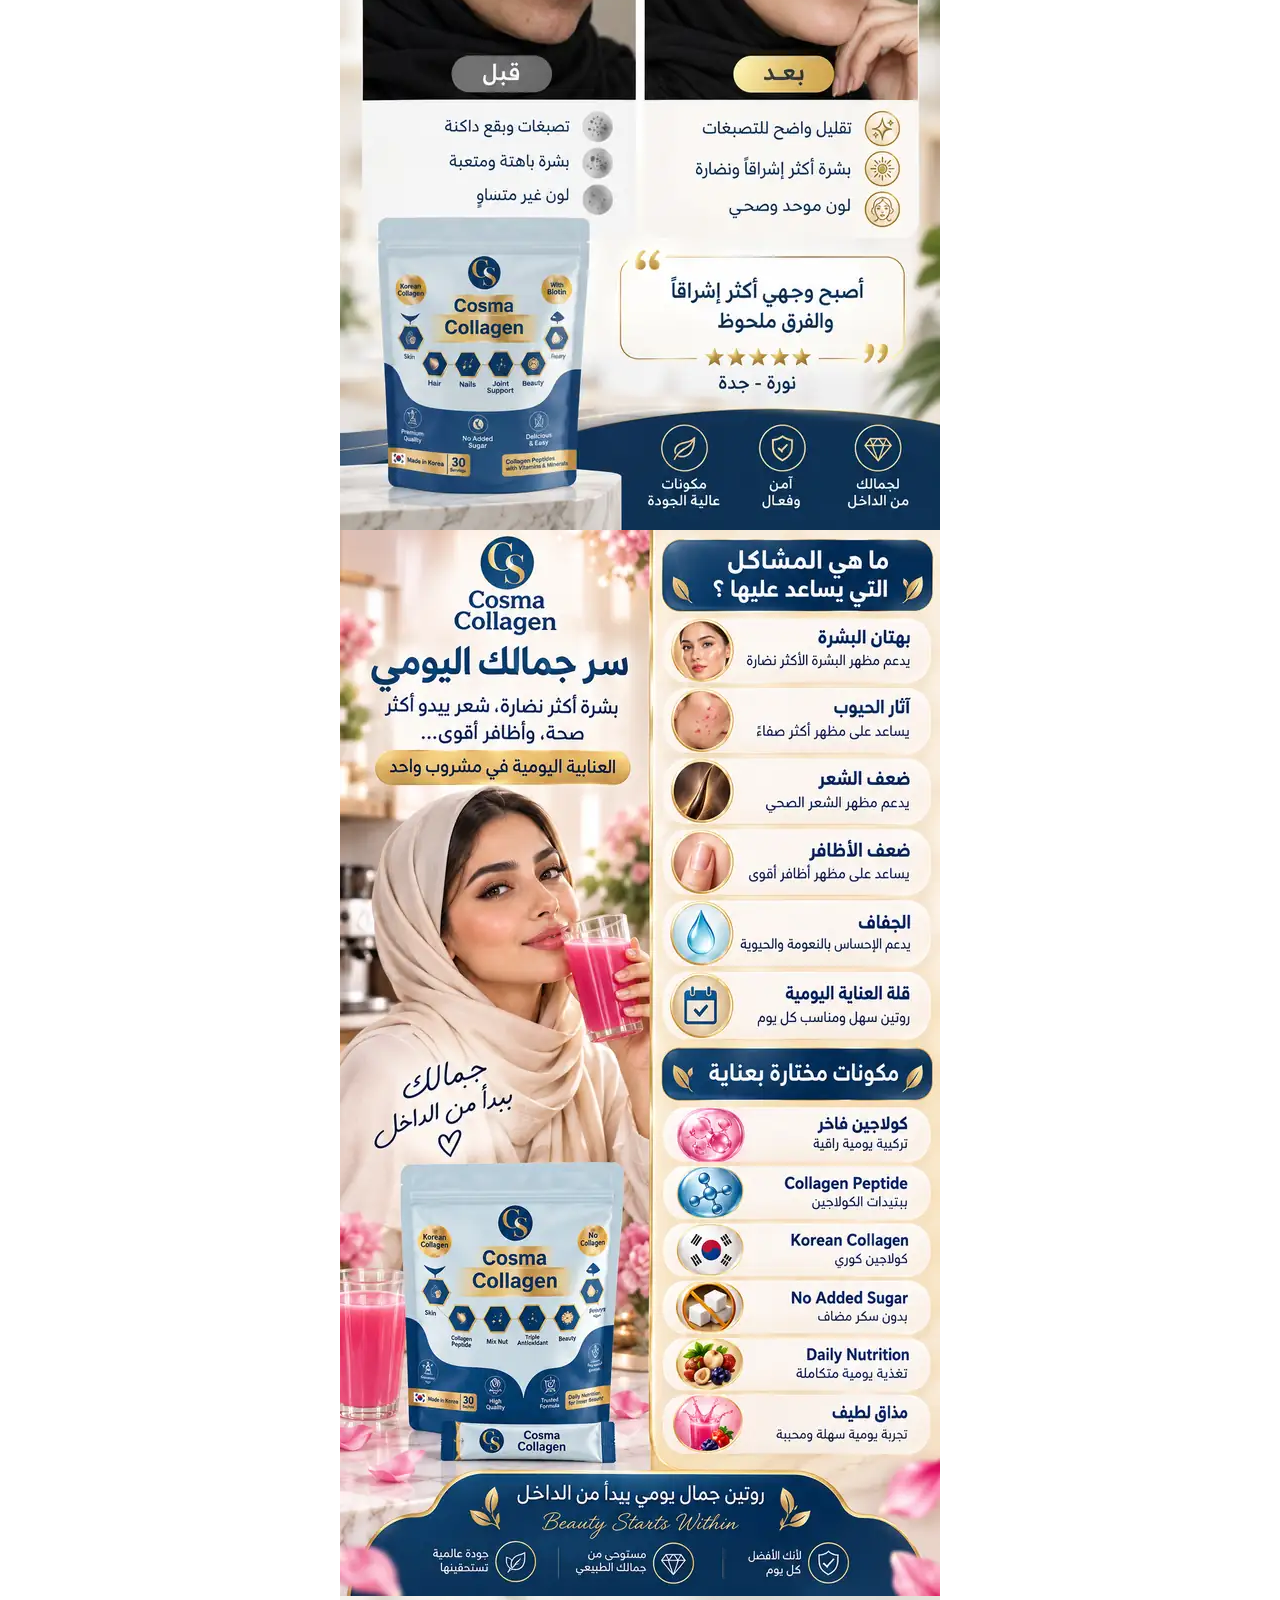
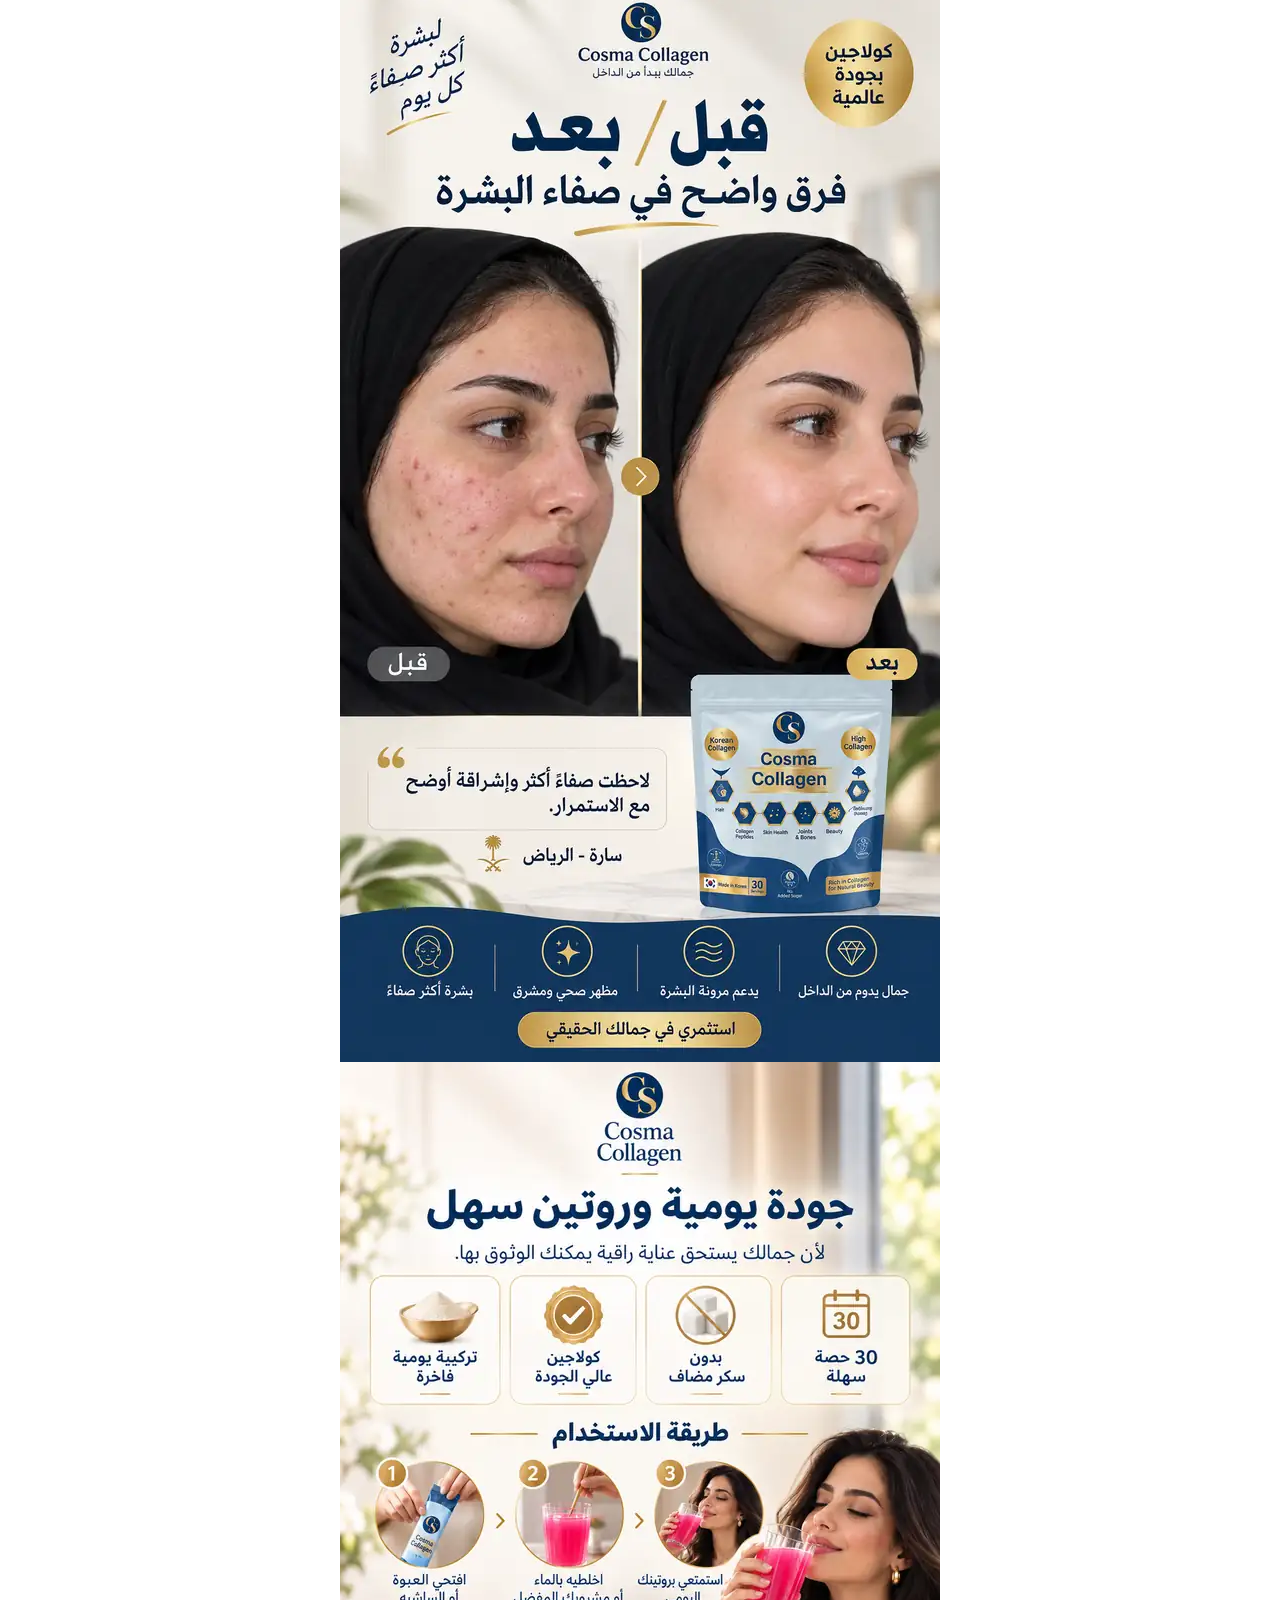
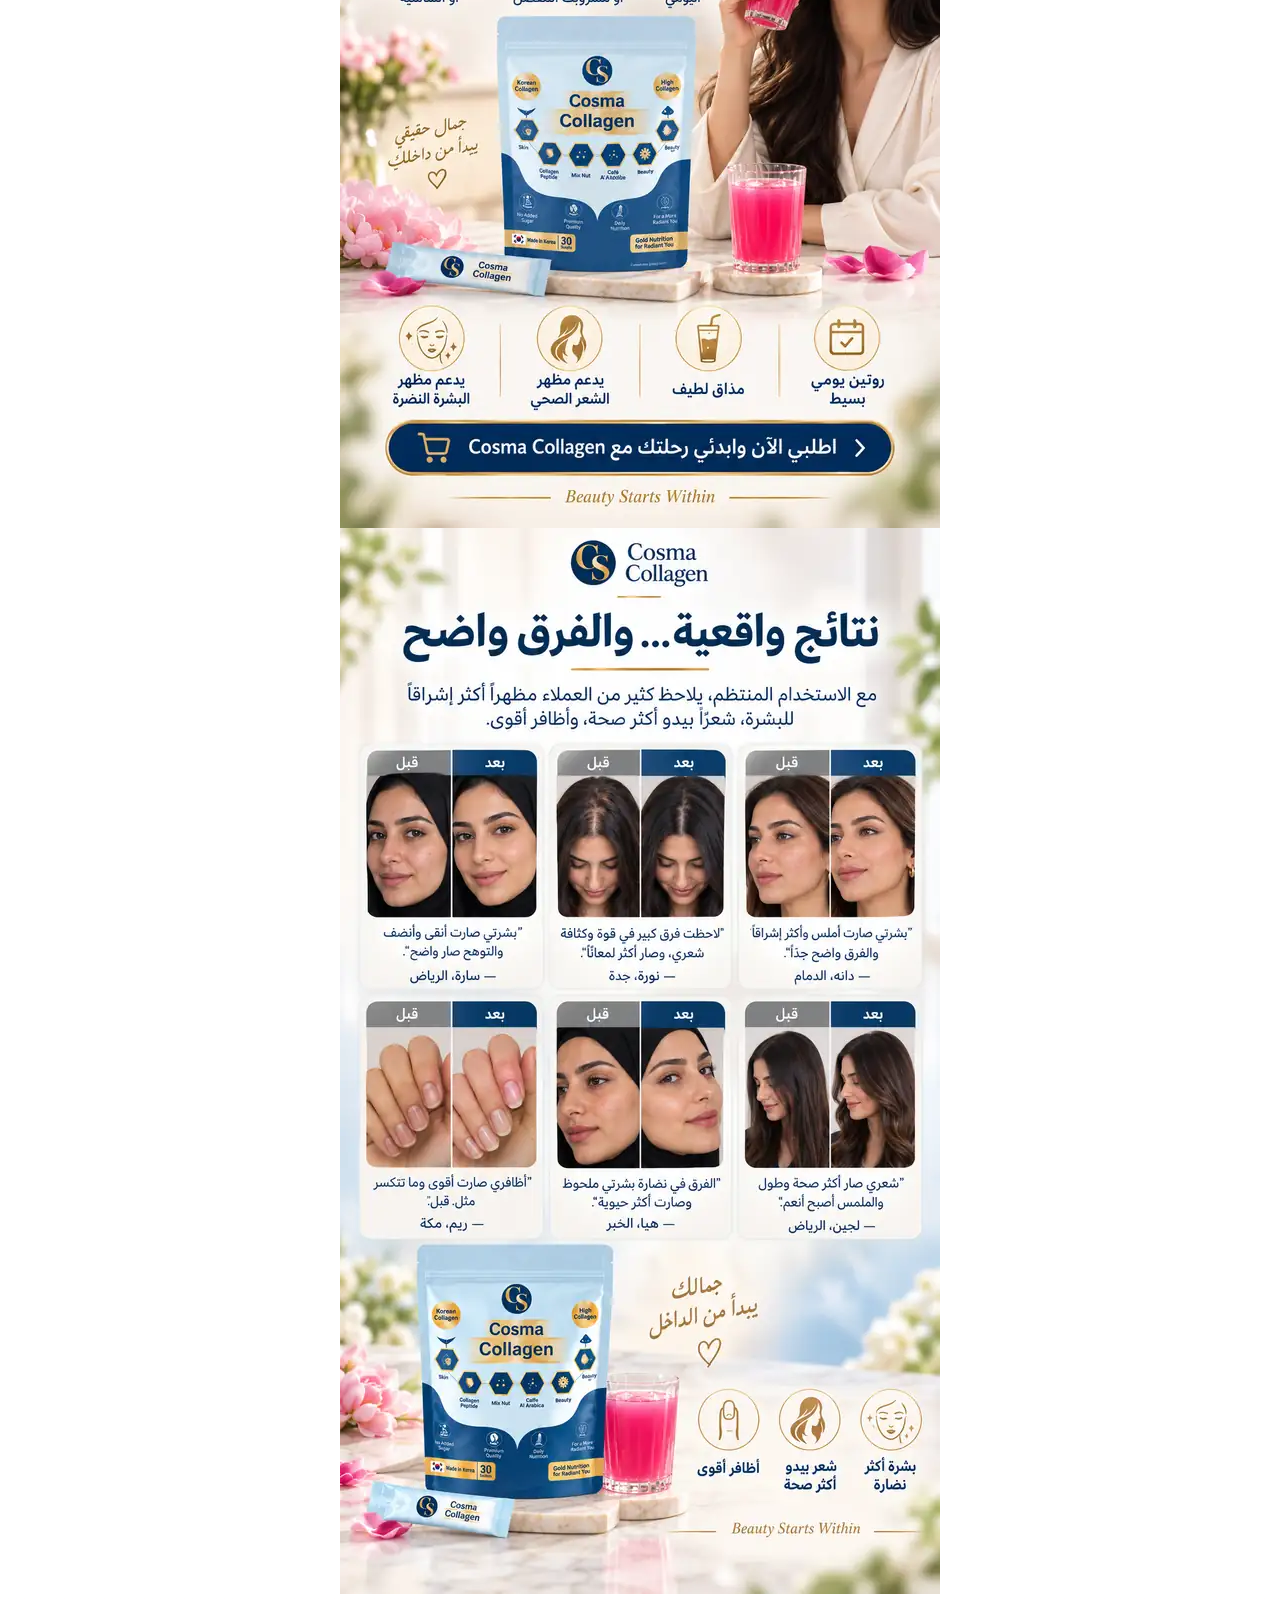
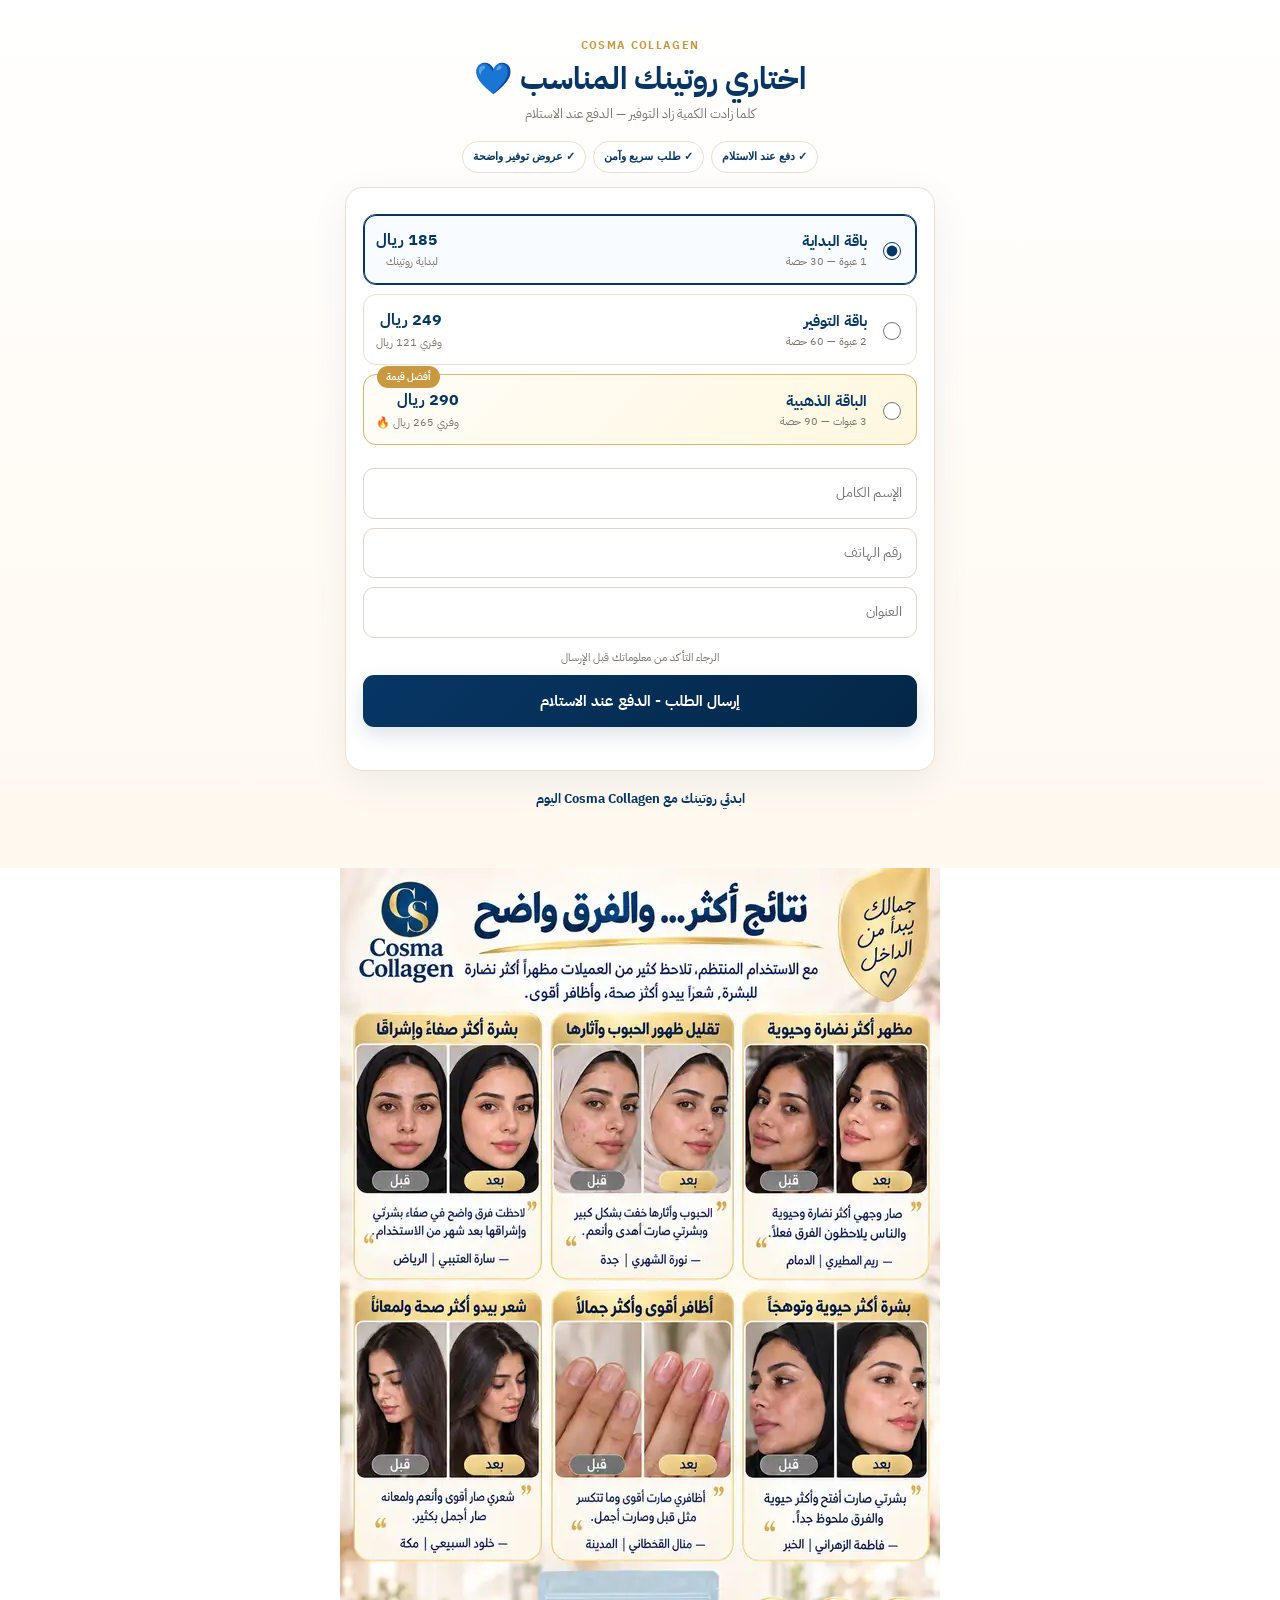
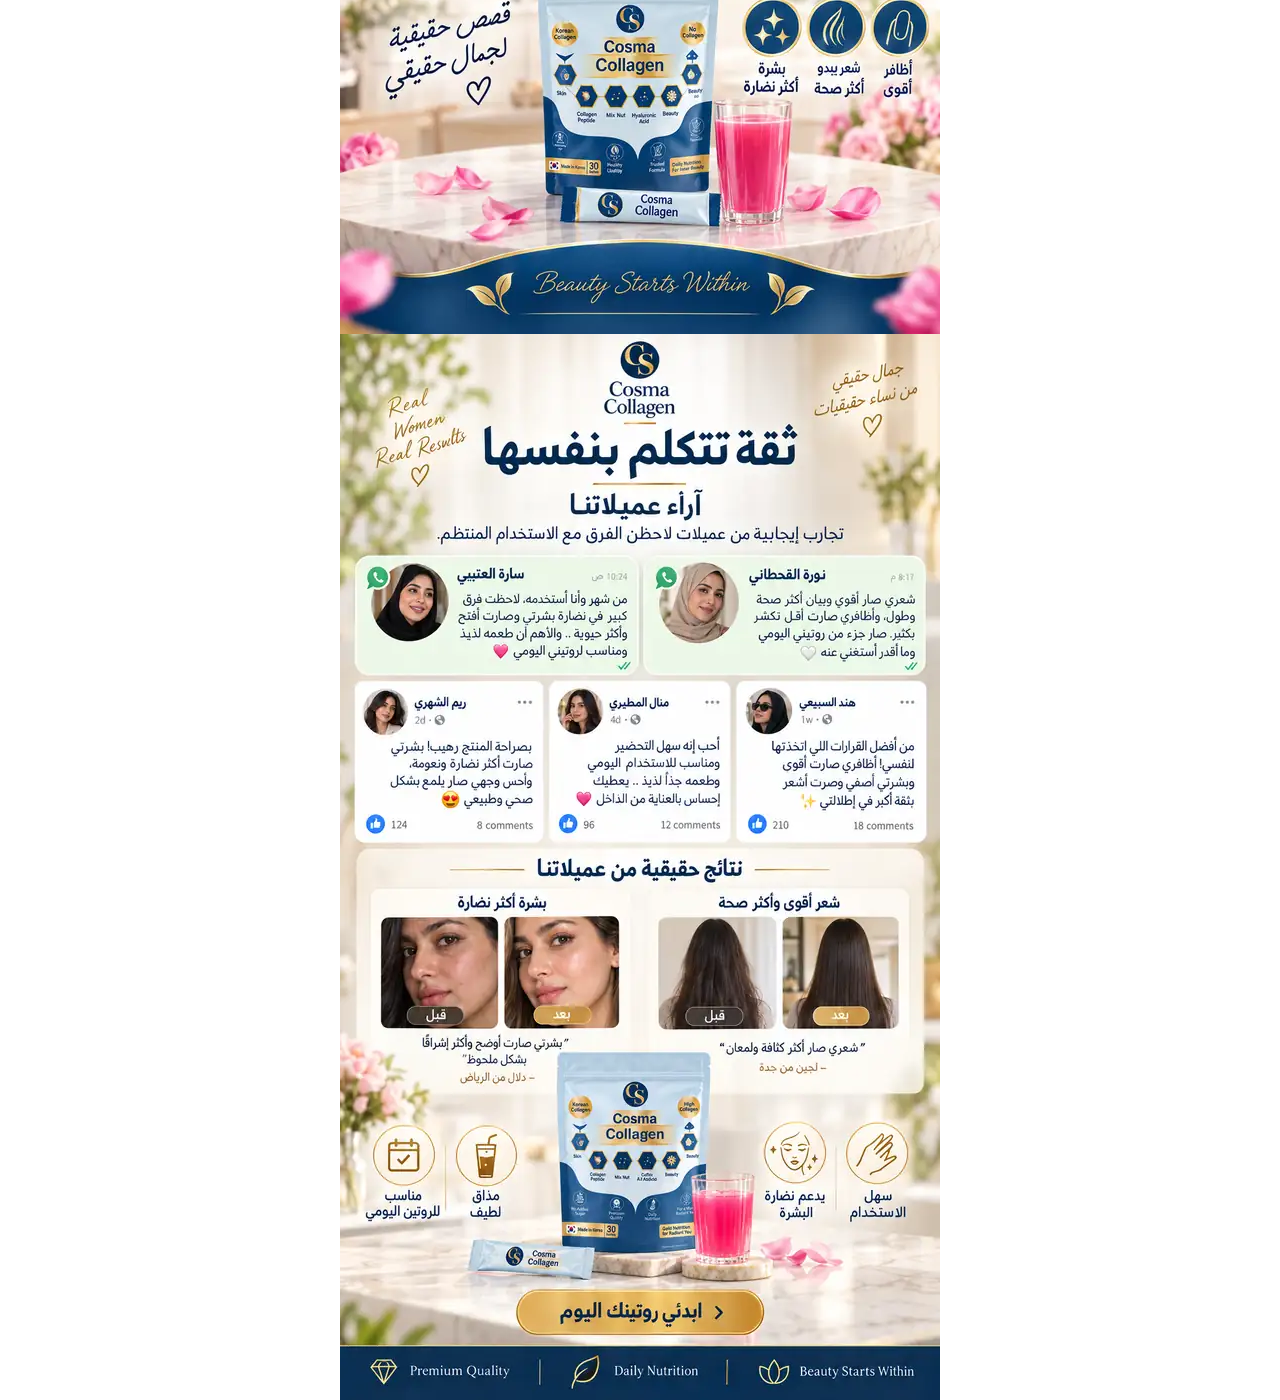
==== commit 700c8a0e: "Reorder Cosma Collagen sections and move checkout earlier" ====
--- a/cosma-collagen/index.html
+++ b/cosma-collagen/index.html
@@ -10,7 +10,7 @@
   <link rel="preconnect" href="https://fonts.gstatic.com" crossorigin>
   <link rel="preload" as="image" href="assets/01-hero.webp" type="image/webp" fetchpriority="high">
   <link href="https://fonts.googleapis.com/css2?family=IBM+Plex+Sans+Arabic:wght@400;500;600;700&display=swap" rel="stylesheet">
-  <link rel="stylesheet" href="styles.css?v=2">
+  <link rel="stylesheet" href="styles.css?v=3">
 </head>
 <body>
   <main>
@@ -19,26 +19,24 @@
         <img width="600" height="1066" src="assets/01-hero.webp" alt="Cosma Collagen — جمالك يبدأ من روتينك اليومي" fetchpriority="high" decoding="async">
       </a>
 
+      <div class="result-columns" aria-label="نتيجة الشعر ونتيجة البشرة">
+        <img width="600" height="1066" src="assets/05-hair.webp" alt="تجربة مرتبطة بمظهر الشعر مع Cosma Collagen" loading="lazy" decoding="async">
+        <img width="600" height="1066" src="assets/06-skin.webp" alt="تجربة مرتبطة بمظهر البشرة مع Cosma Collagen" loading="lazy" decoding="async">
+      </div>
+
       <img width="600" height="1066" src="assets/02-overview.webp" alt="روتين الجمال اليومي مع Cosma Collagen" loading="lazy" decoding="async">
+      <img width="600" height="1066" src="assets/07-tone.webp" alt="تجربة مرتبطة بنضارة وصفاء البشرة" loading="lazy" decoding="async">
       <img width="600" height="1066" src="assets/03-benefits.webp" alt="فوائد ومكونات Cosma Collagen" loading="lazy" decoding="async">
+      <img width="600" height="1066" src="assets/08-acne.webp" alt="نتيجة مصورة للعناية بمظهر البشرة" loading="lazy" decoding="async">
 
       <a href="#order" aria-label="انتقلي إلى عروض Cosma Collagen">
         <img width="600" height="1066" src="assets/04-use.webp" alt="طريقة استخدام Cosma Collagen وروتين يومي سهل" loading="lazy" decoding="async">
       </a>
 
-      <img width="600" height="1066" src="assets/05-hair.webp" alt="تجربة مرتبطة بمظهر الشعر مع Cosma Collagen" loading="lazy" decoding="async">
-      <img width="600" height="1066" src="assets/06-skin.webp" alt="تجربة مرتبطة بمظهر البشرة مع Cosma Collagen" loading="lazy" decoding="async">
-      <img width="600" height="1066" src="assets/07-tone.webp" alt="تجربة مرتبطة بنضارة وصفاء البشرة" loading="lazy" decoding="async">
-      <img width="600" height="1066" src="assets/08-acne.webp" alt="نتيجة مصورة للعناية بمظهر البشرة" loading="lazy" decoding="async">
-      <img width="600" height="1066" src="assets/09-results.webp" alt="نتائج وتجارب متعددة مع Cosma Collagen" loading="lazy" decoding="async">
-      <img width="600" height="1066" src="assets/10-results-grid.webp" alt="مجموعة تجارب عميلات Cosma Collagen" loading="lazy" decoding="async">
-
-      <a href="#order" aria-label="اختاري عرضك الآن">
-        <img width="600" height="1066" src="assets/11-testimonials.webp" alt="آراء وتجارب عميلات Cosma Collagen" loading="lazy" decoding="async">
-      </a>
+      <img width="600" height="1066" src="assets/10-results-grid.webp" alt="شبكة قبل وبعد لعميلات Cosma Collagen" loading="lazy" decoding="async">
     </section>
 
-    <section class="order-section" id="order">
+<section class="order-section" id="order">
       <div class="order-wrap">
         <div class="intro">
           <span class="eyebrow">COSMA COLLAGEN</span>
@@ -108,6 +106,11 @@
         <p class="bottom-note">ابدئي روتينك مع Cosma Collagen اليوم</p>
       </div>
     </section>
+
+<section class="page-images post-order-images" aria-label="نتائج وآراء إضافية">
+      <img width="600" height="1066" src="assets/09-results.webp" alt="نتائج وتجارب متعددة مع Cosma Collagen" loading="lazy" decoding="async">
+      <img width="600" height="1066" src="assets/11-testimonials.webp" alt="آراء وتجارب عميلات Cosma Collagen" loading="lazy" decoding="async">
+    </section>
   </main>
 
   <a class="sticky-order" href="#order" aria-label="شاهدي العروض وانتقلي إلى نموذج الطلب">
@@ -115,6 +118,6 @@
     <span class="sticky-arrow" aria-hidden="true">↓</span>
   </a>
 
-  <script src="app.js?v=2" defer></script>
+  <script src="app.js?v=3" defer></script>
 </body>
 </html>
--- a/cosma-collagen/styles.css
+++ b/cosma-collagen/styles.css
@@ -19,7 +19,7 @@
 }
 .page-images{
   width:100%;
-  max-width:720px;
+  max-width:600px;
   margin:0 auto;
   line-height:0;
   background:#fff
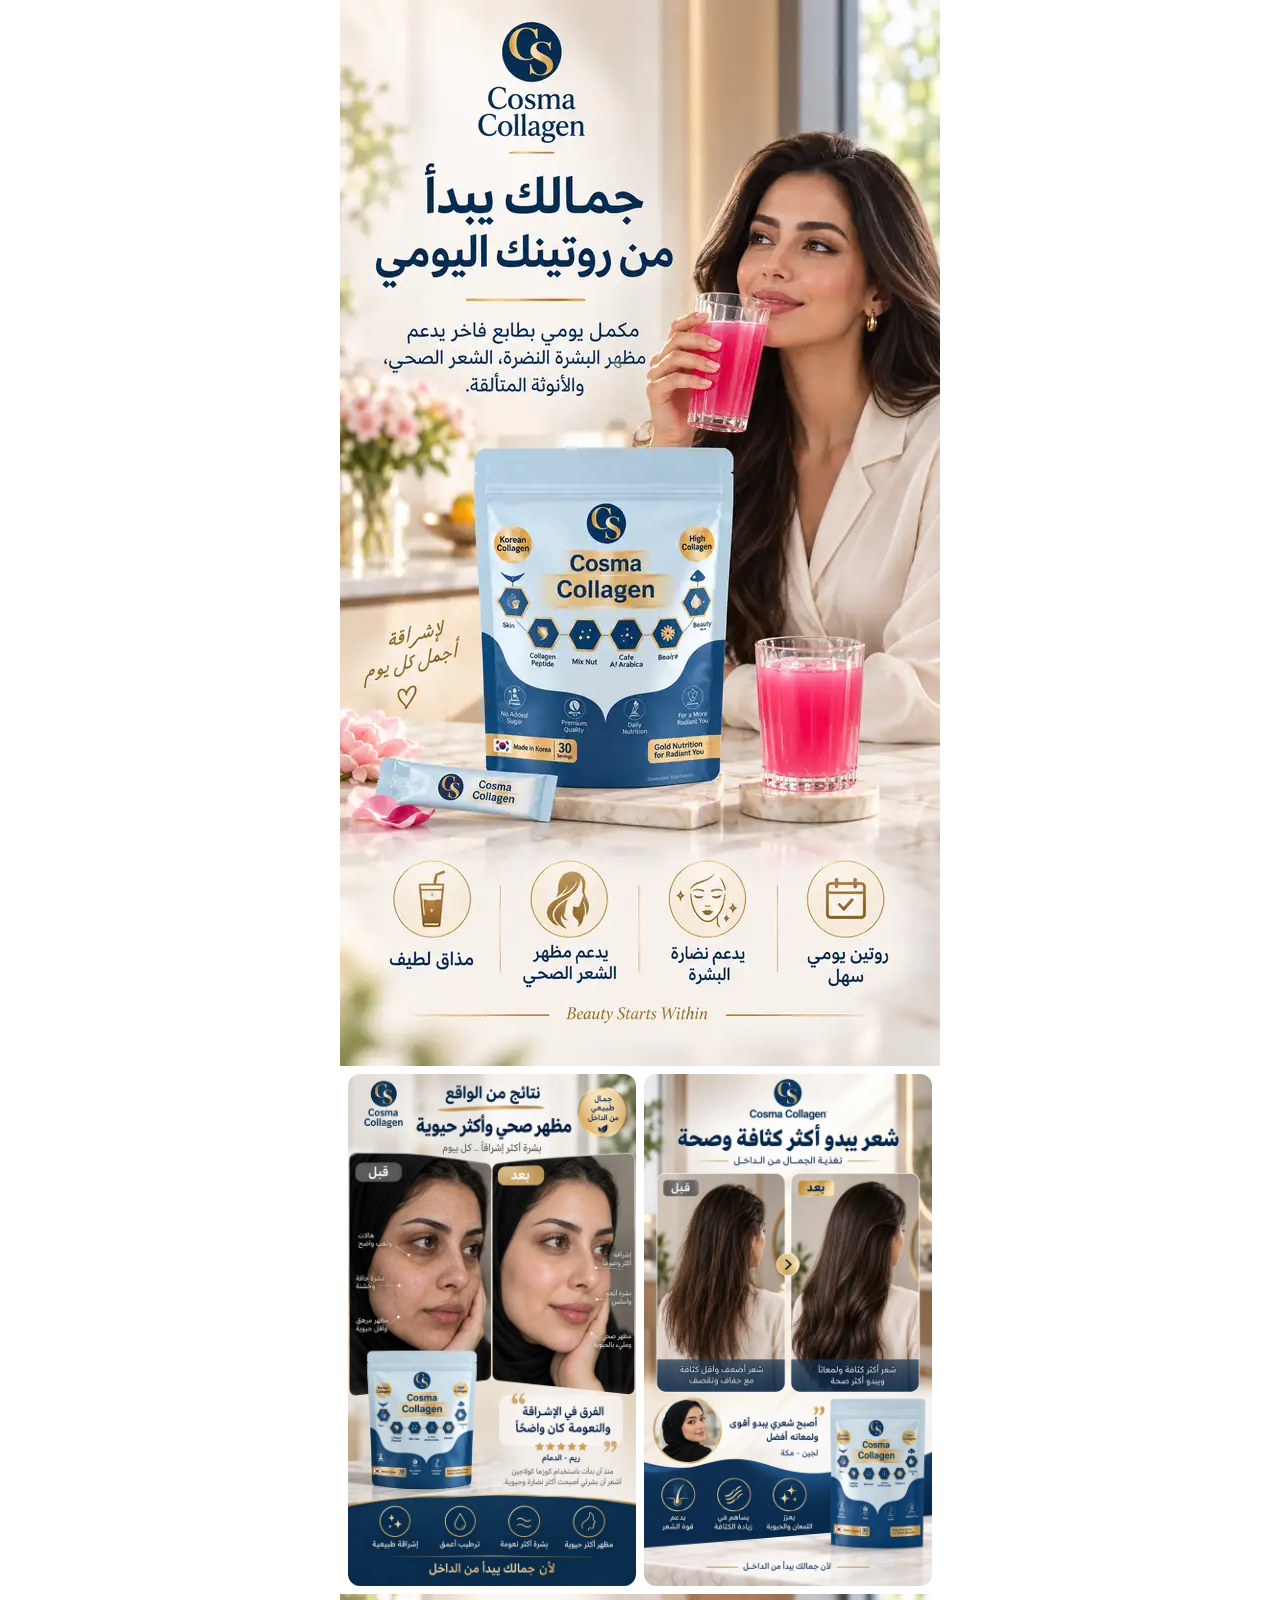
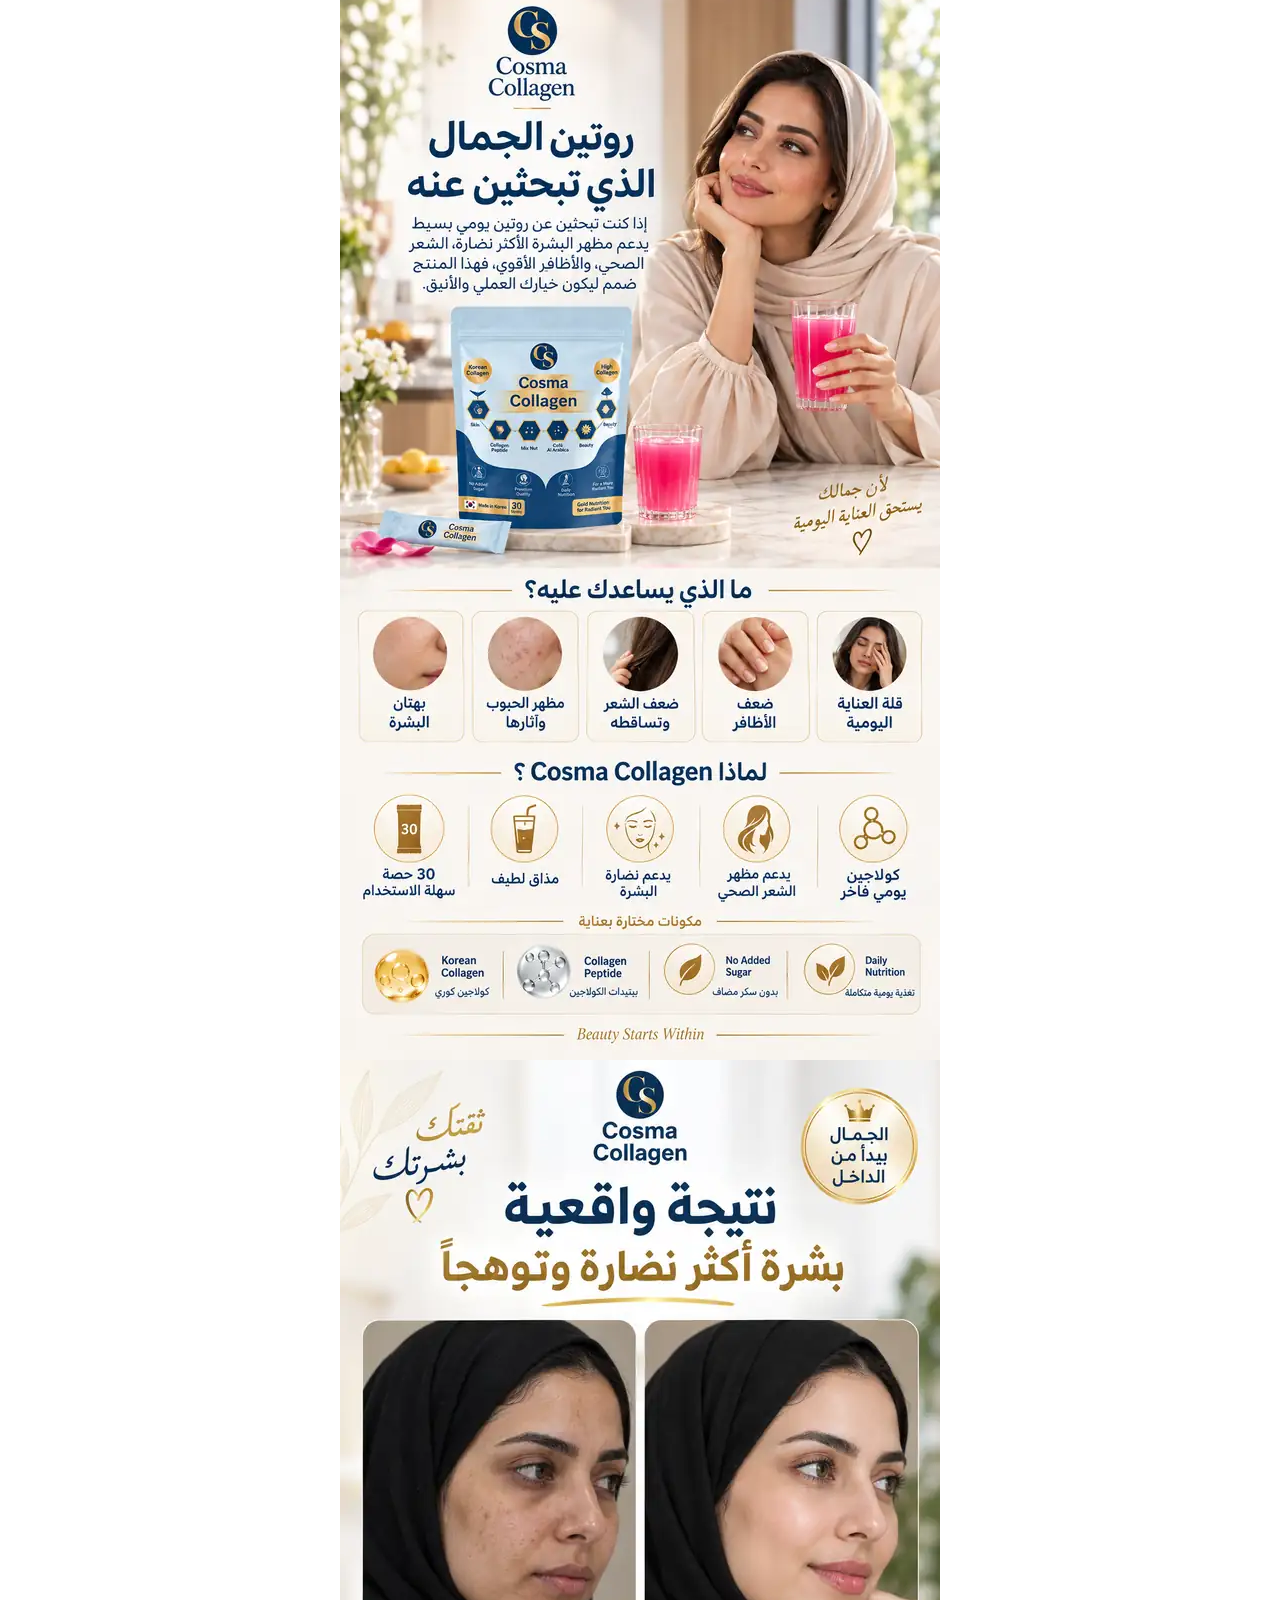
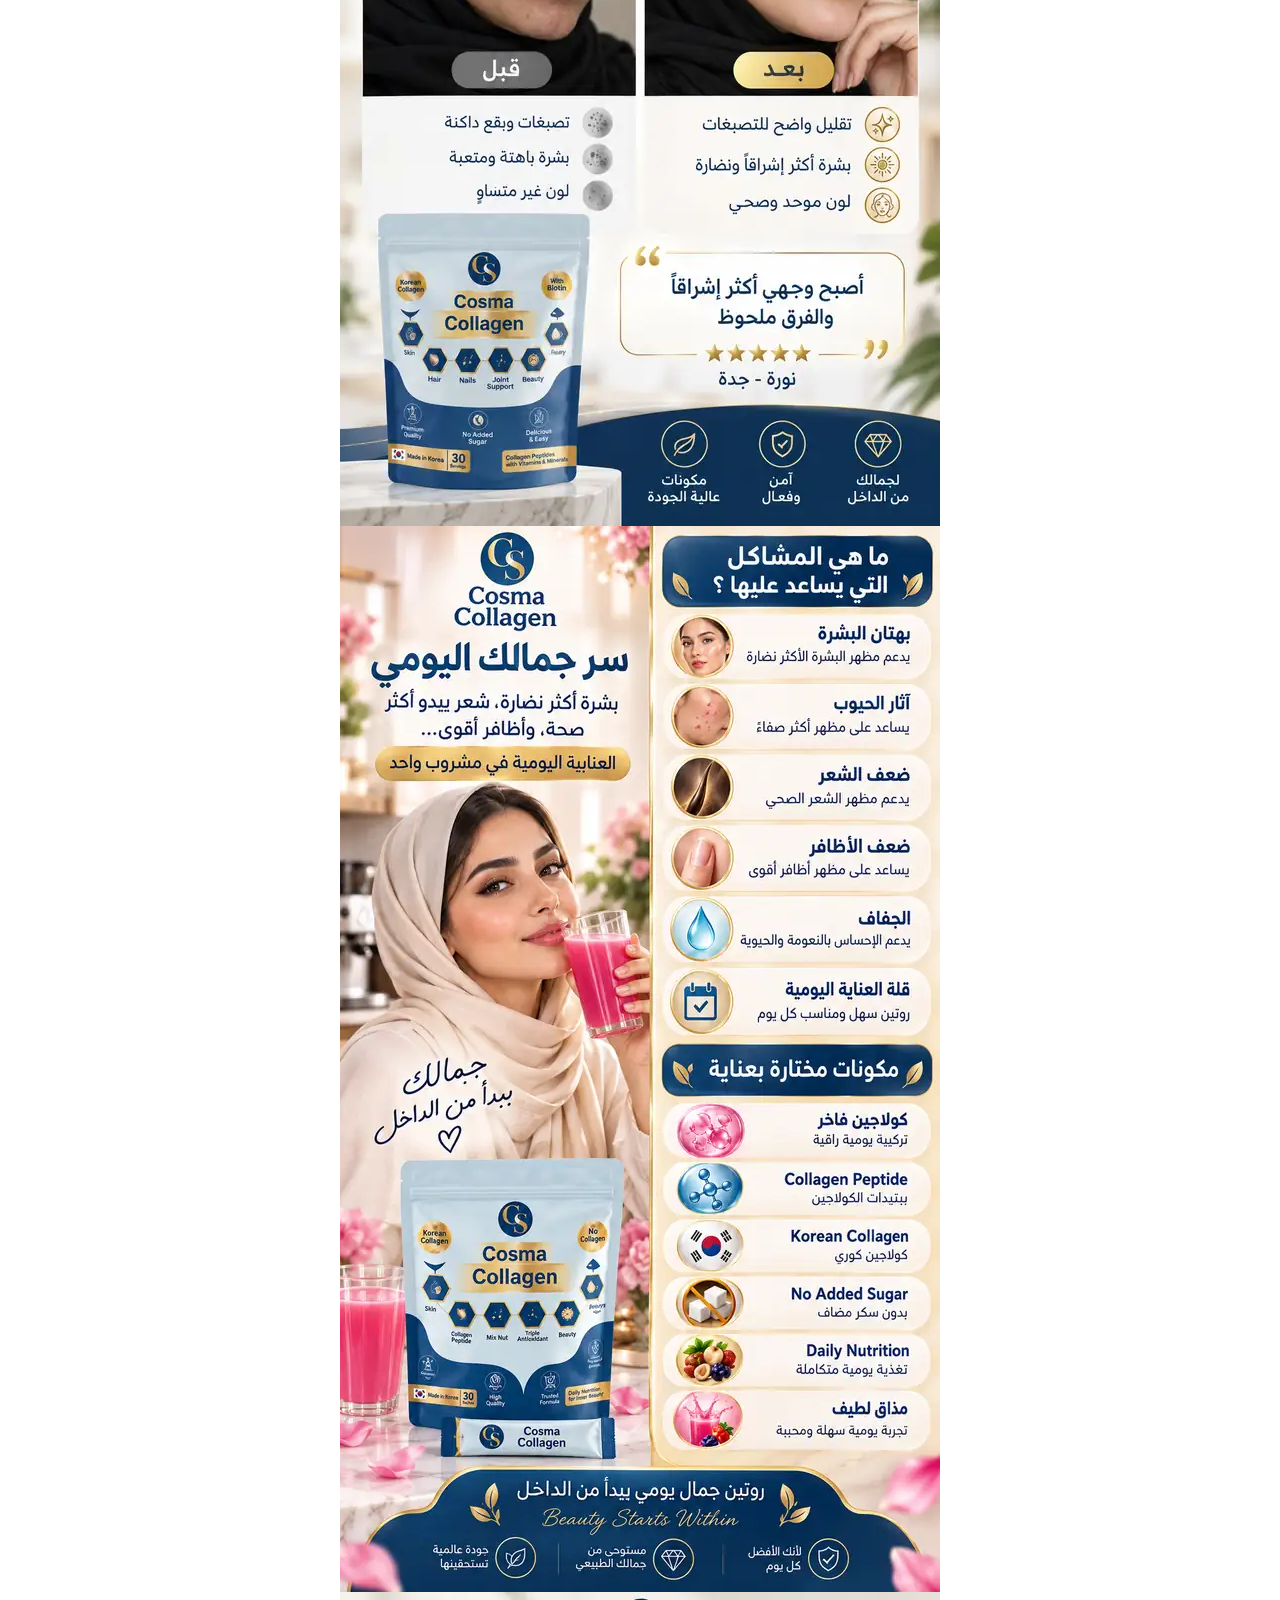
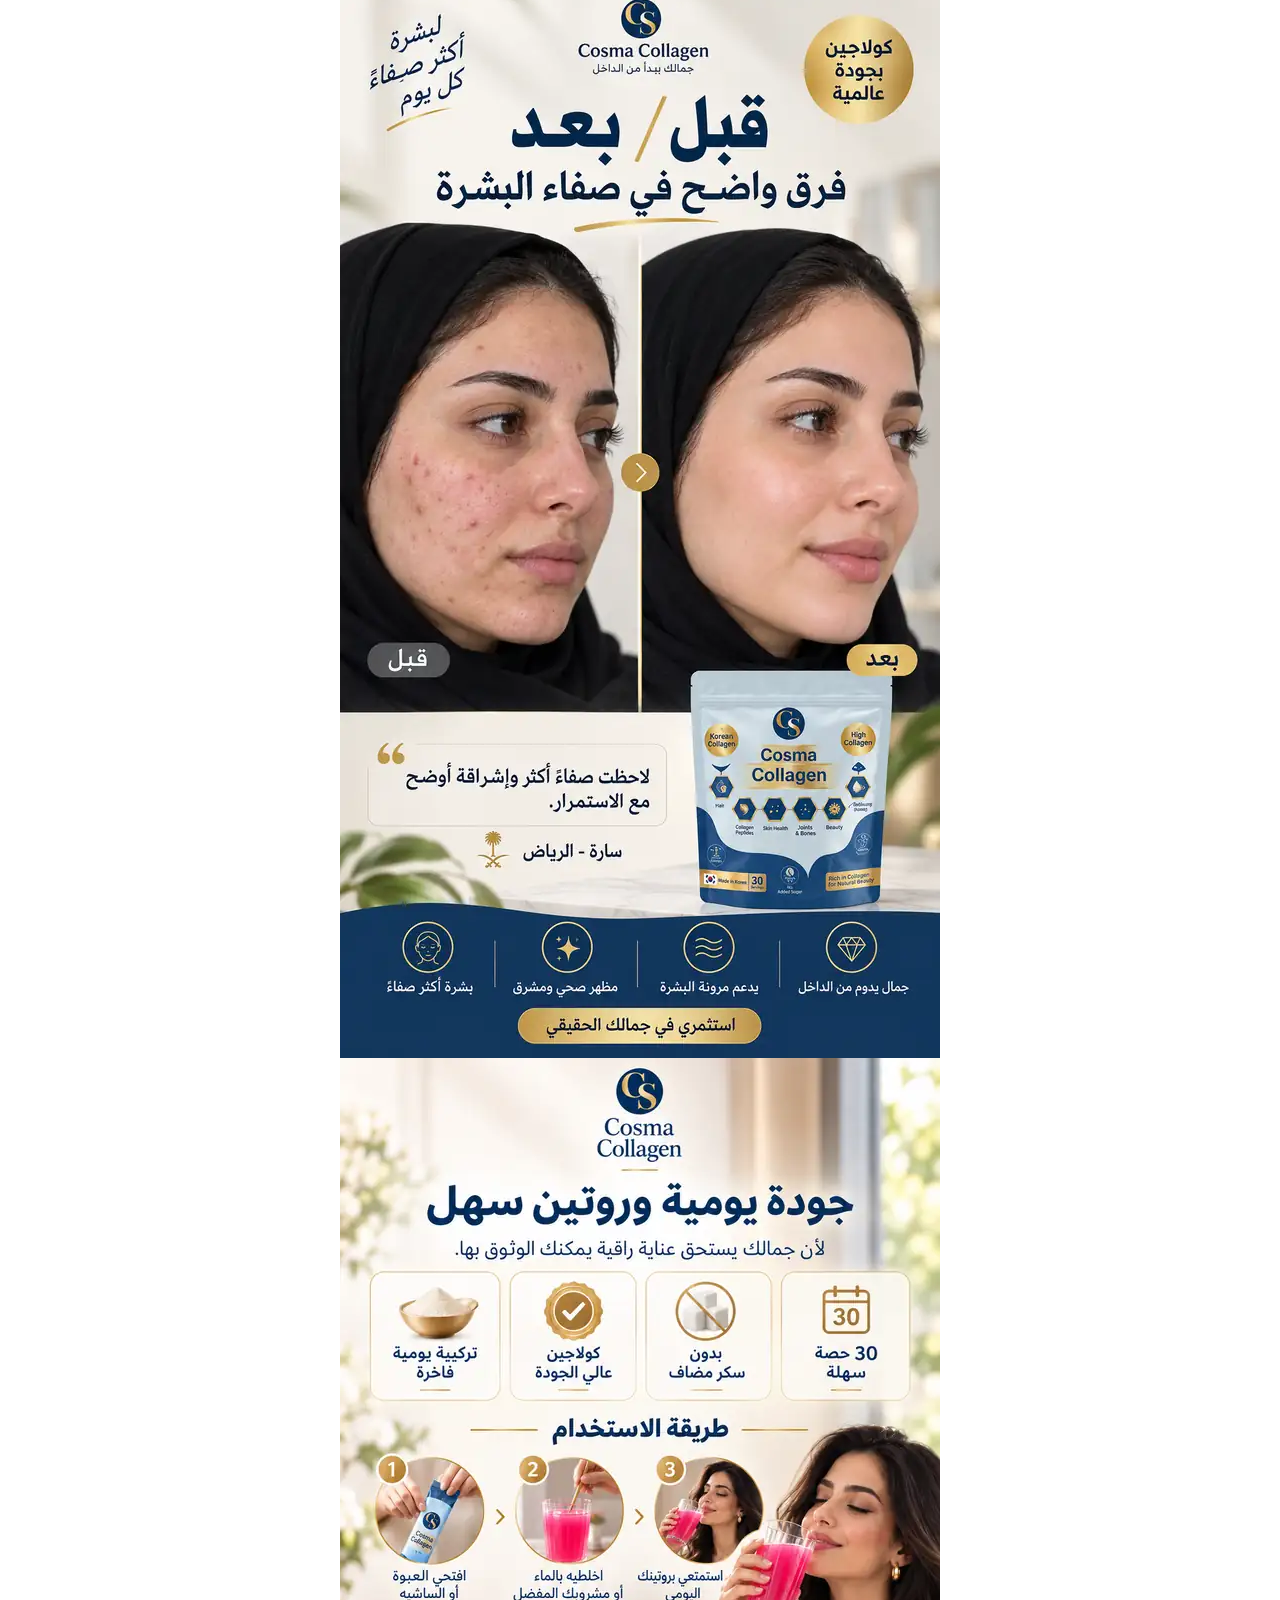
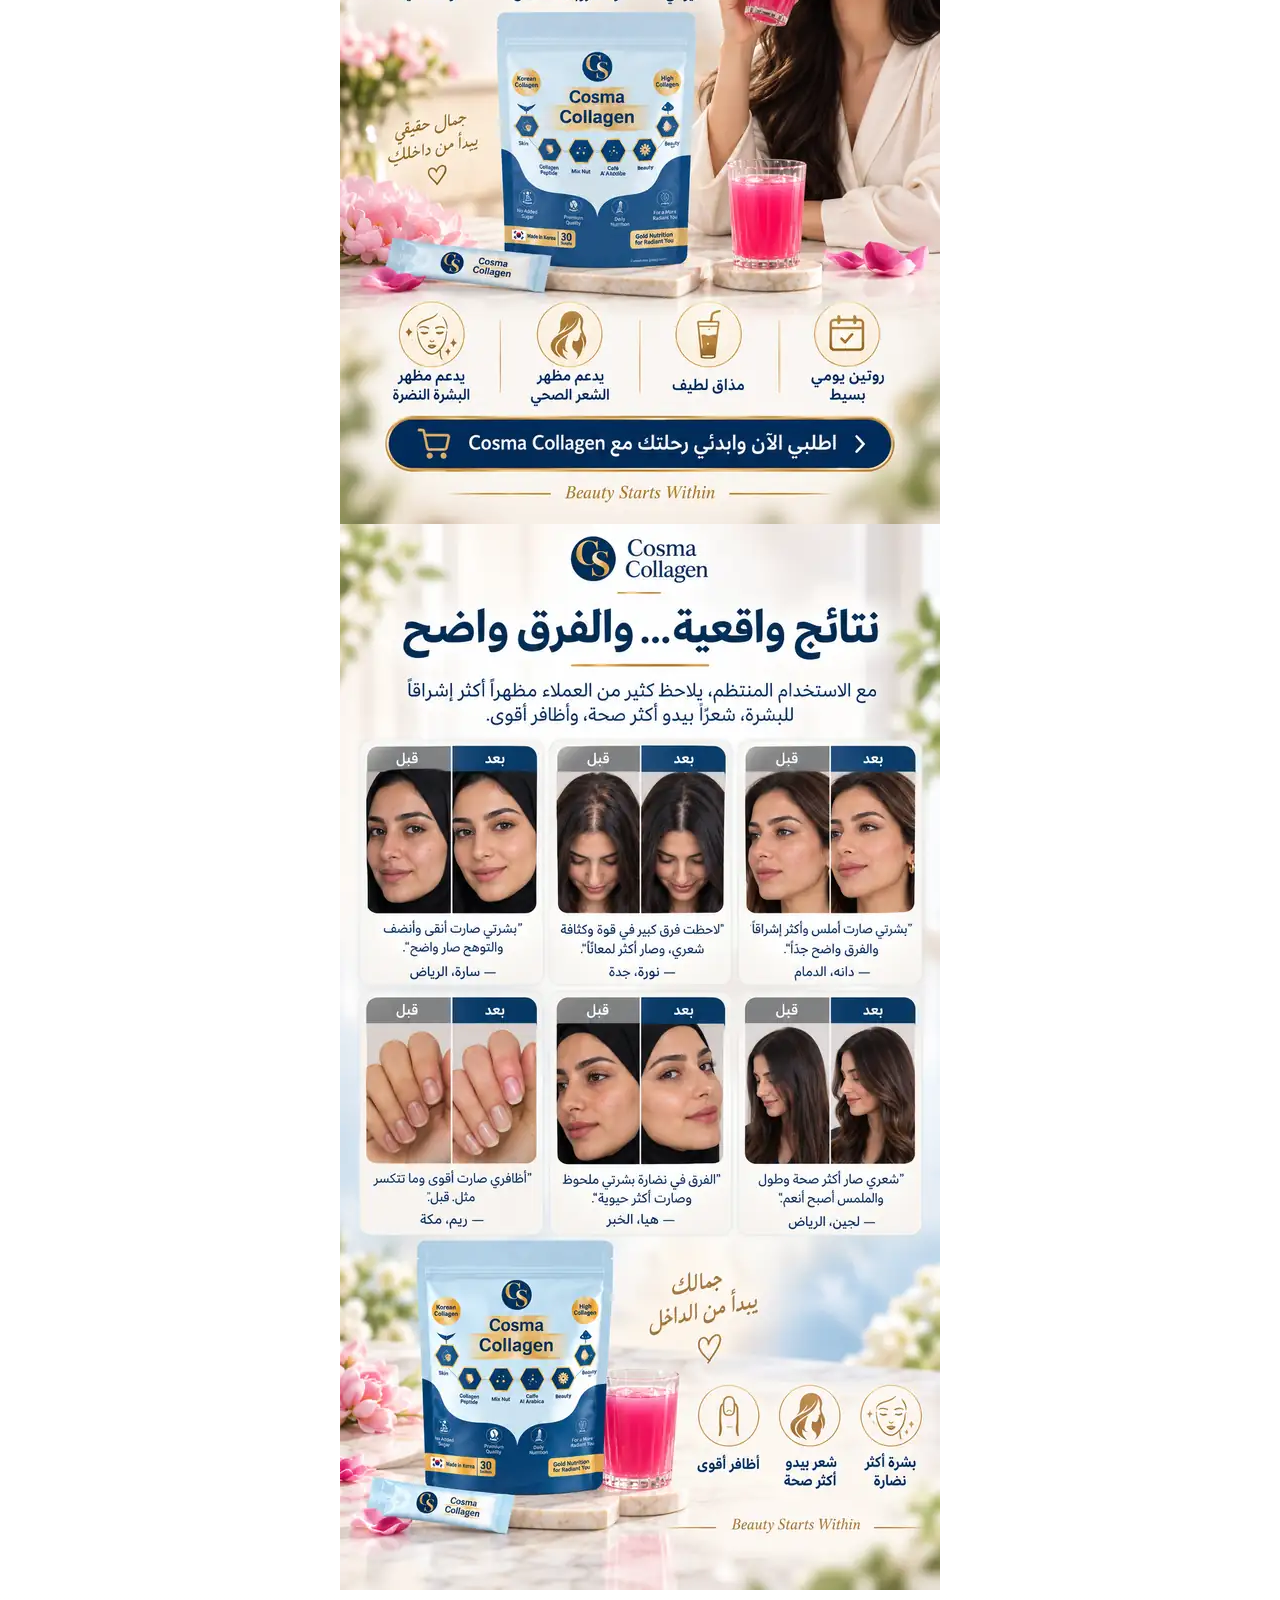
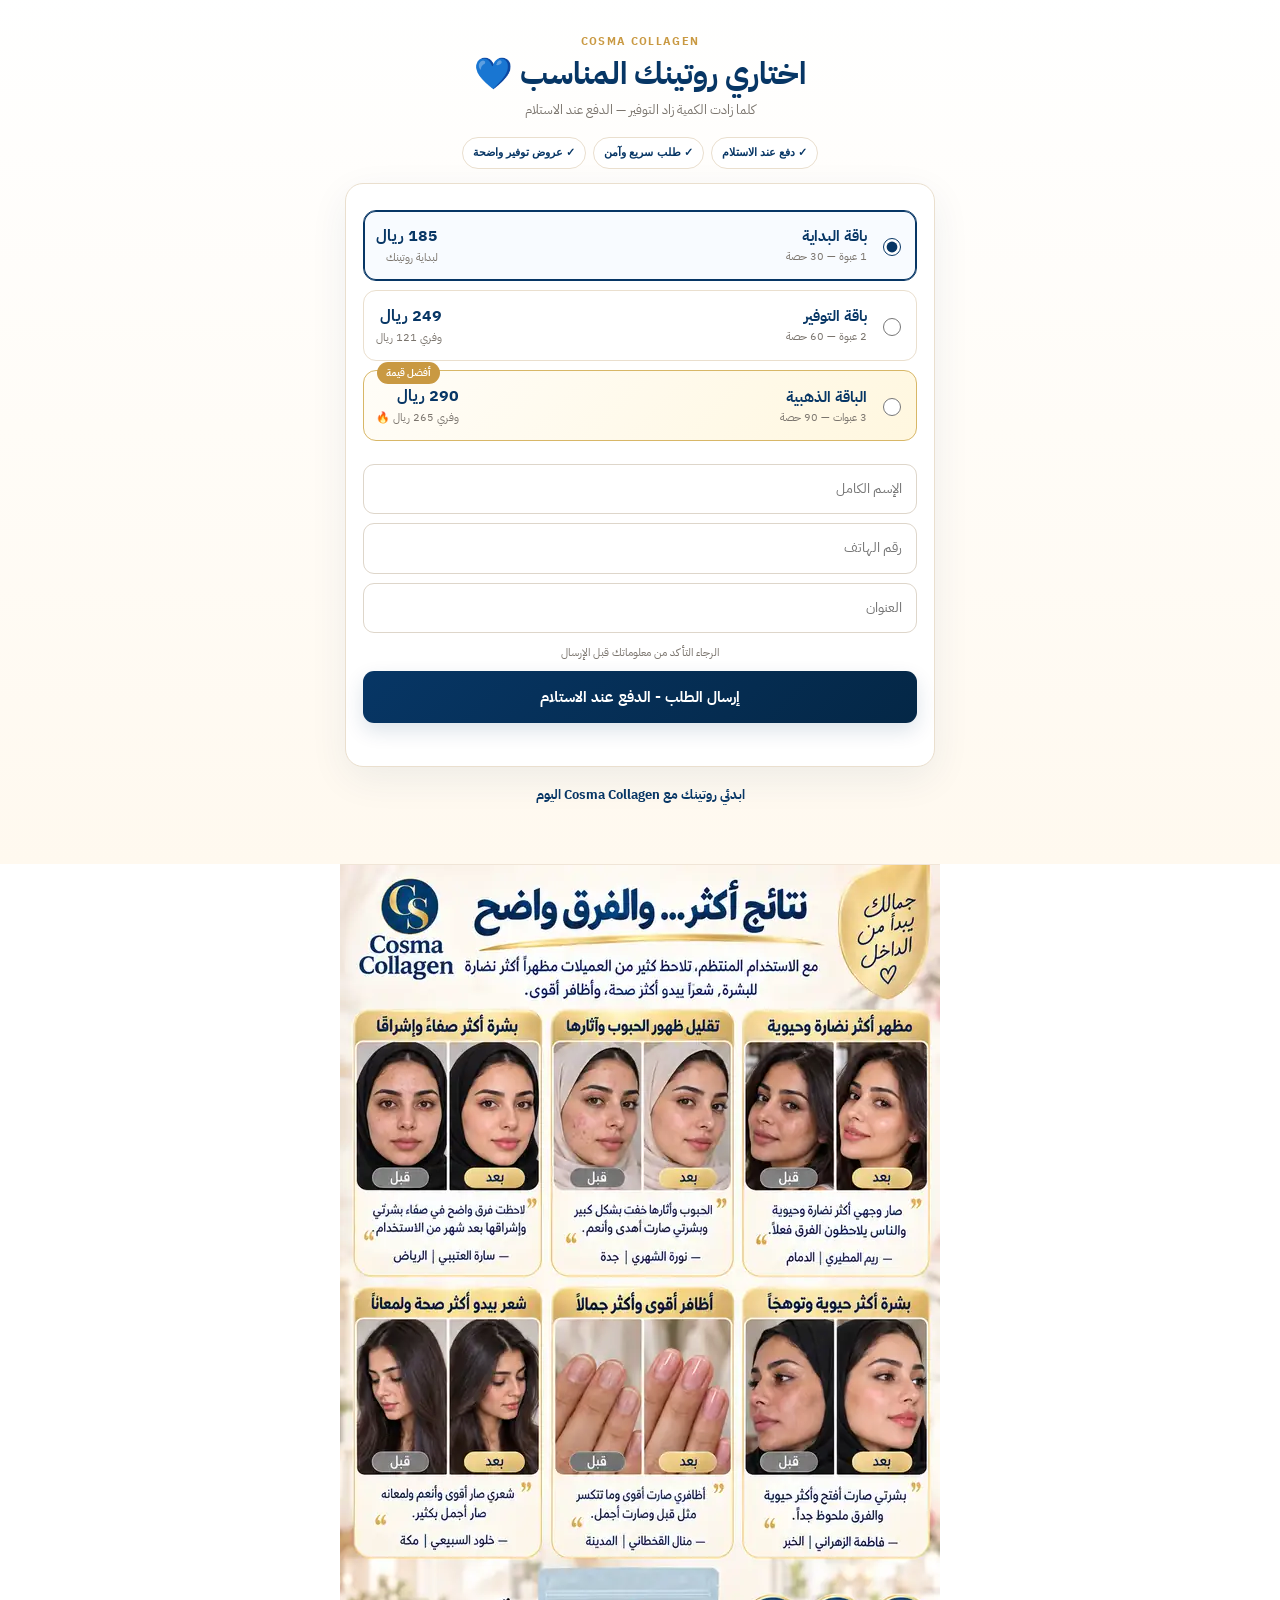
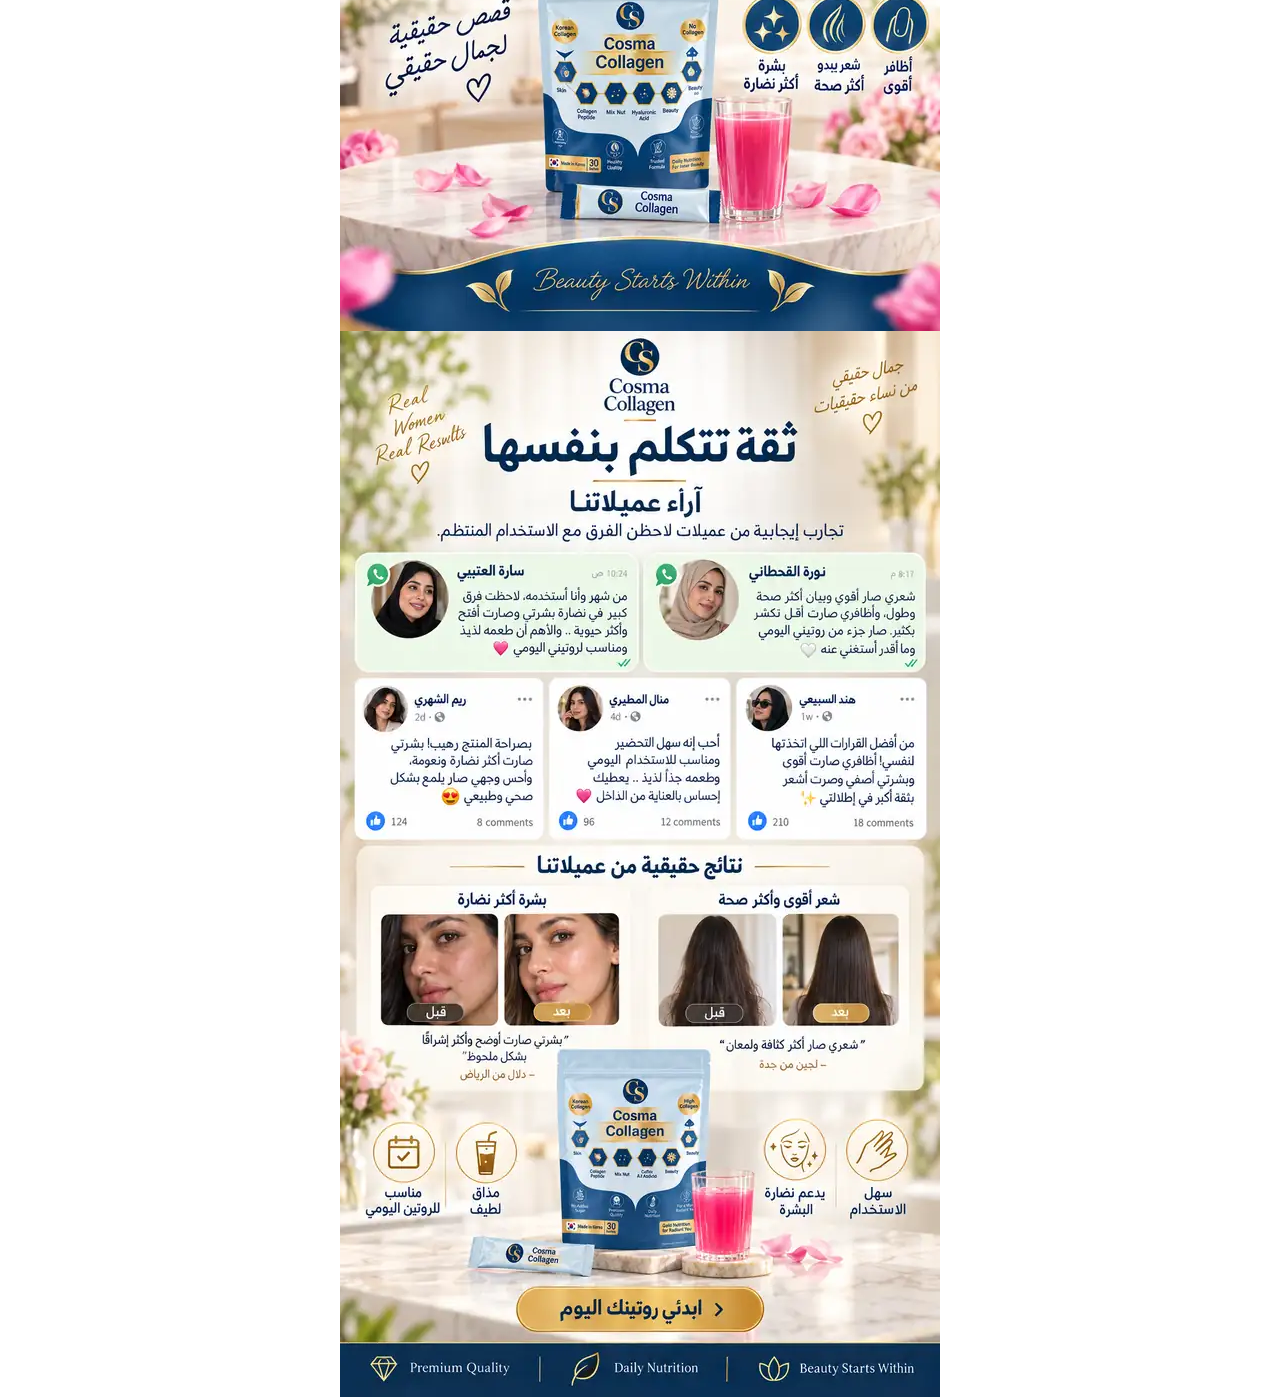
==== commit 52bbbed4: "Refresh Cosma tracking script" ====
--- a/cosma-collagen/index.html
+++ b/cosma-collagen/index.html
@@ -118,6 +118,6 @@
     <span class="sticky-arrow" aria-hidden="true">↓</span>
   </a>
 
-  <script src="app.js?v=3" defer></script>
+  <script src="app.js?v=4" defer></script>
 </body>
 </html>
--- a/cosma-collagen/styles.css
+++ b/cosma-collagen/styles.css
@@ -248,4 +248,23 @@
 }
 @media(prefers-reduced-motion:reduce){
   .sticky-order,.sticky-order::before,.sticky-order .sticky-arrow{animation:none!important}
-}+}
+.result-columns{
+  display:grid;
+  grid-template-columns:1fr 1fr;
+  gap:8px;
+  padding:8px;
+  background:#fff;
+}
+.result-columns img{
+  width:100%;
+  height:auto;
+  border-radius:12px;
+}
+.post-order-images{
+  border-top:1px solid #f0e5d7;
+}
+@media(max-width:430px){
+  .result-columns{gap:5px;padding:5px}
+  .result-columns img{border-radius:9px}
+}
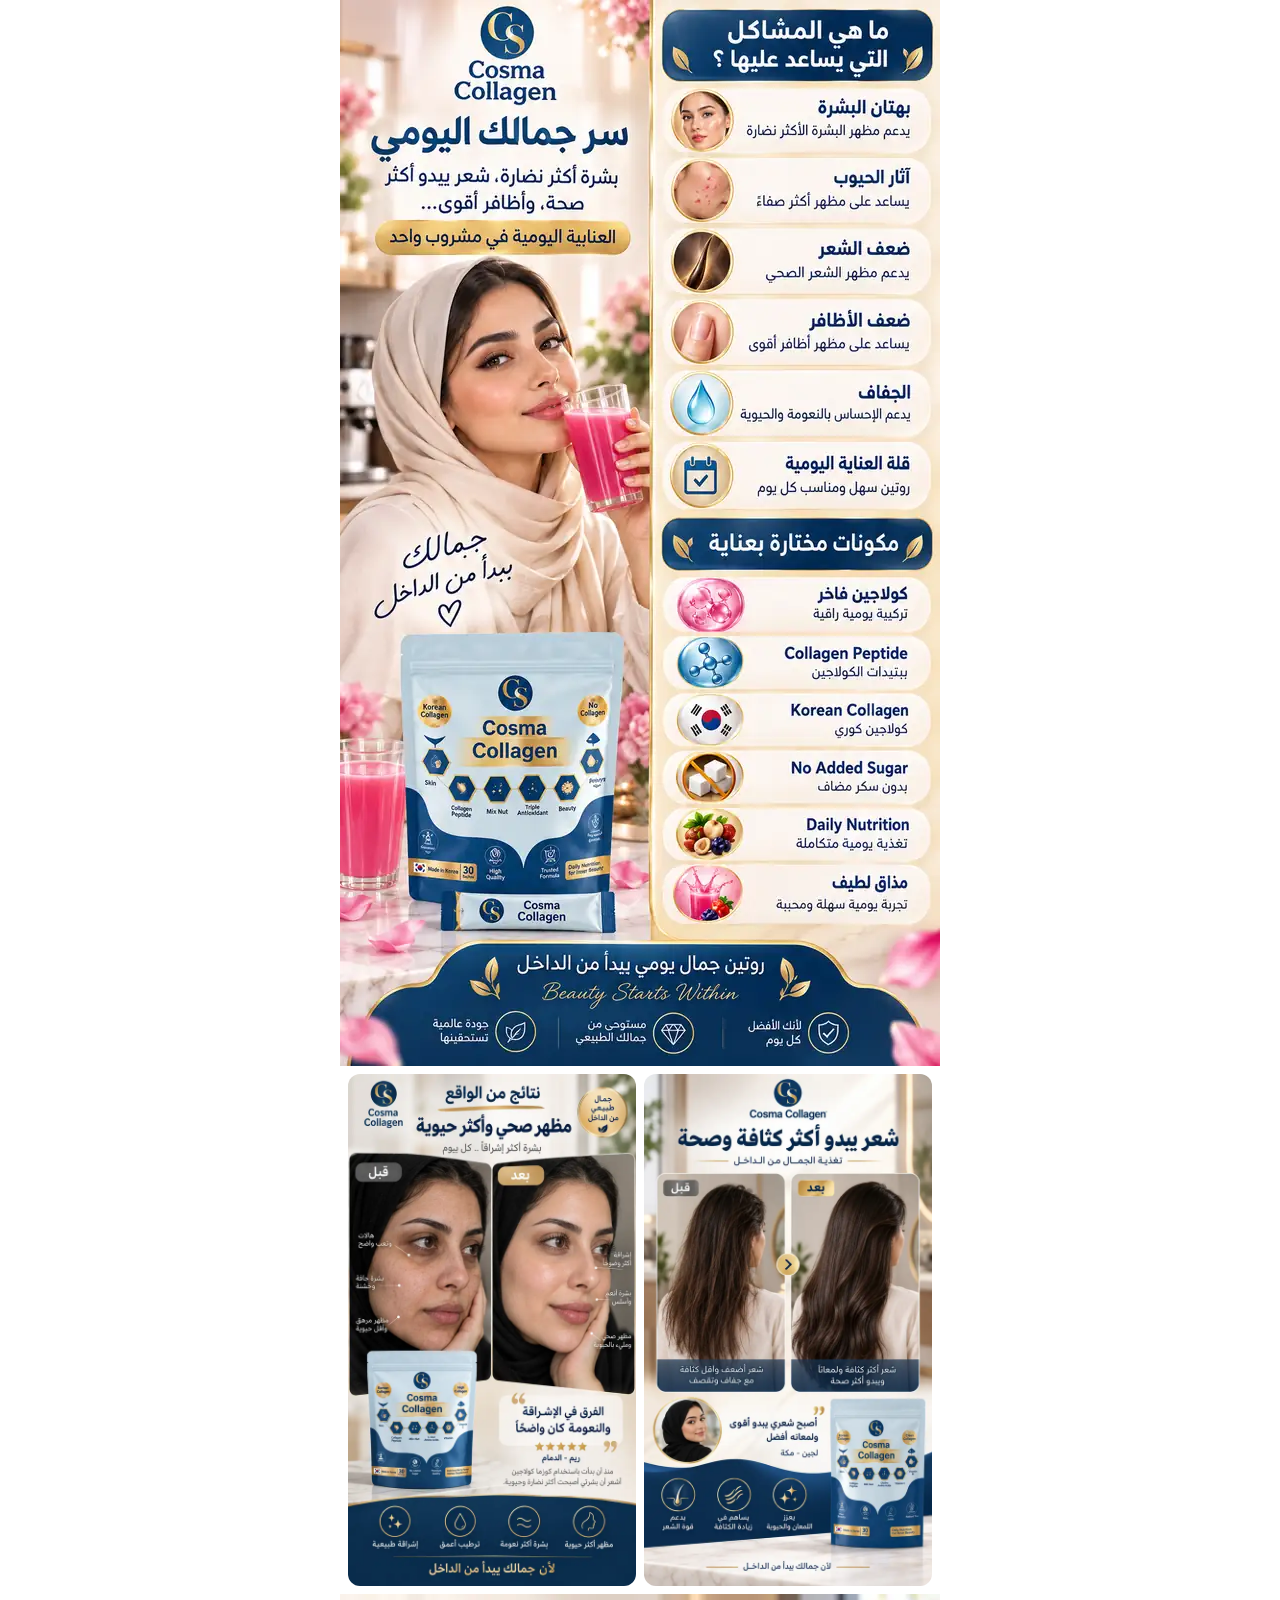
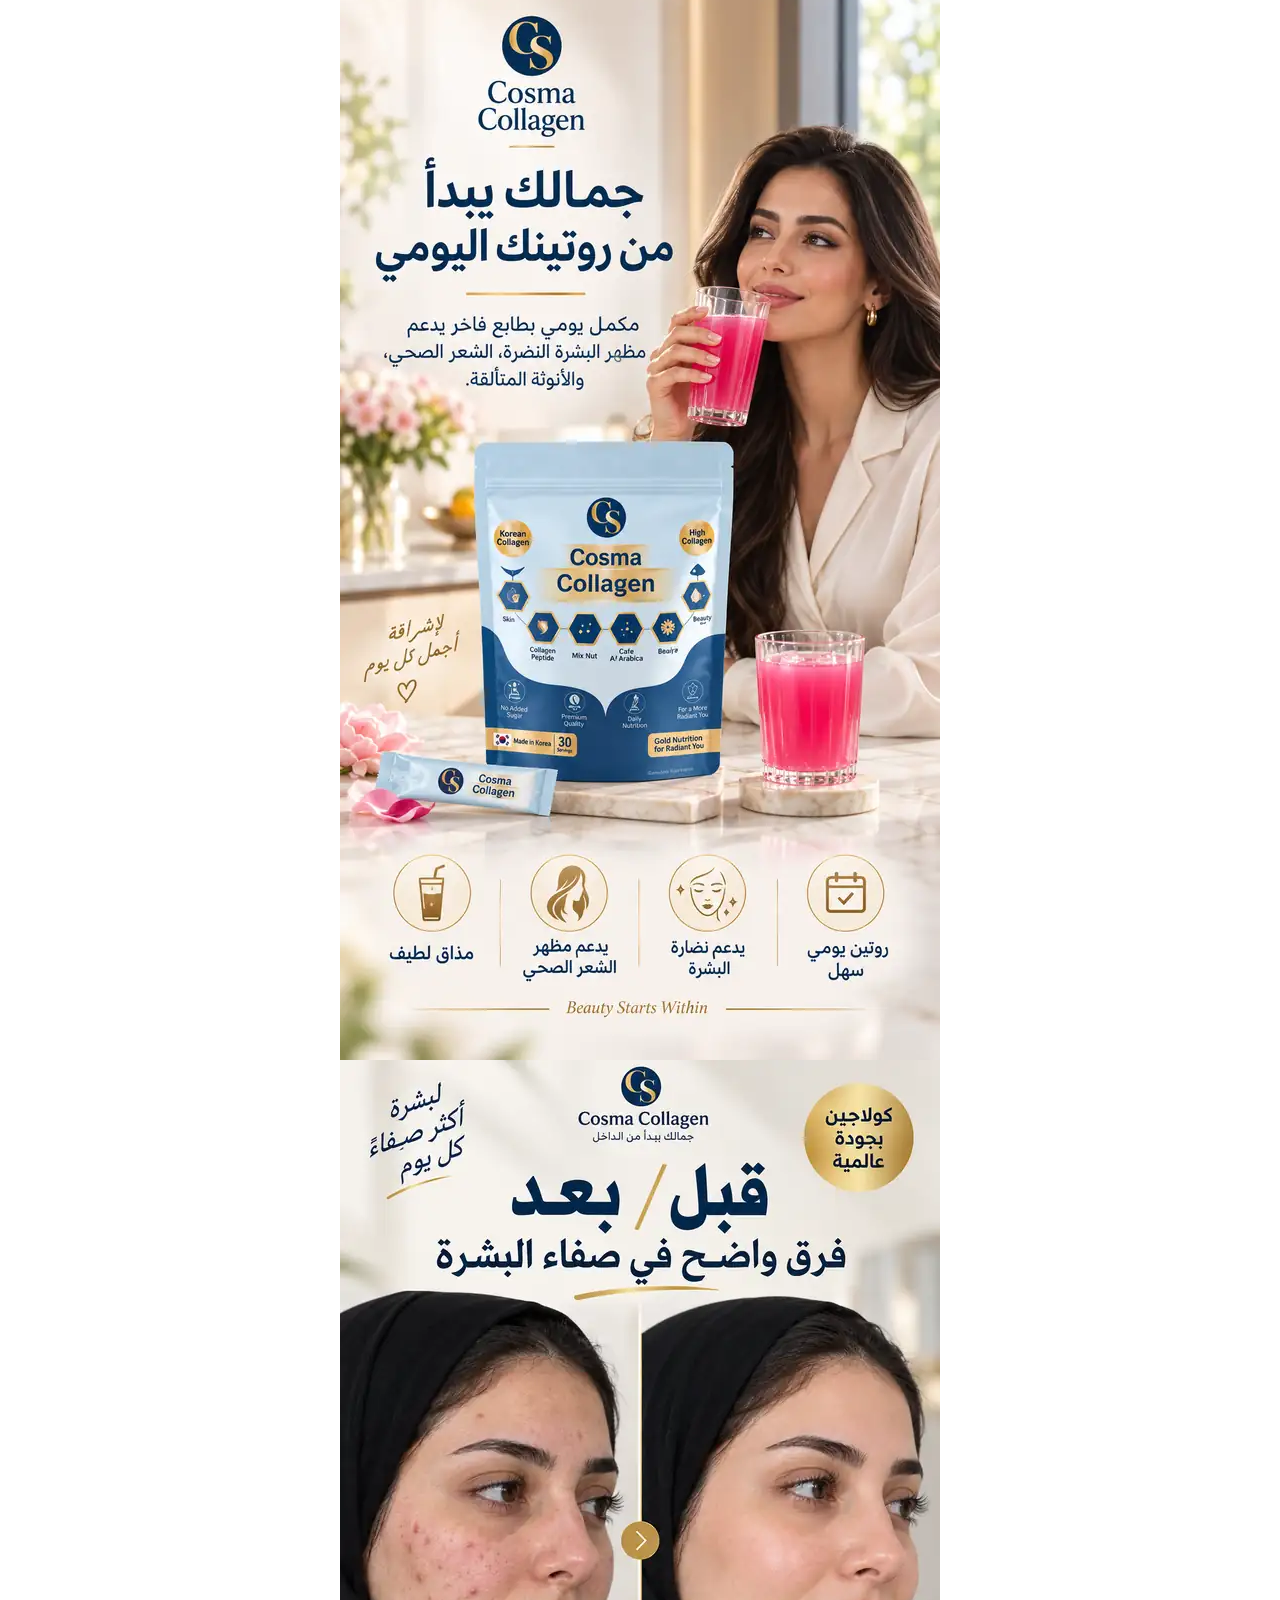
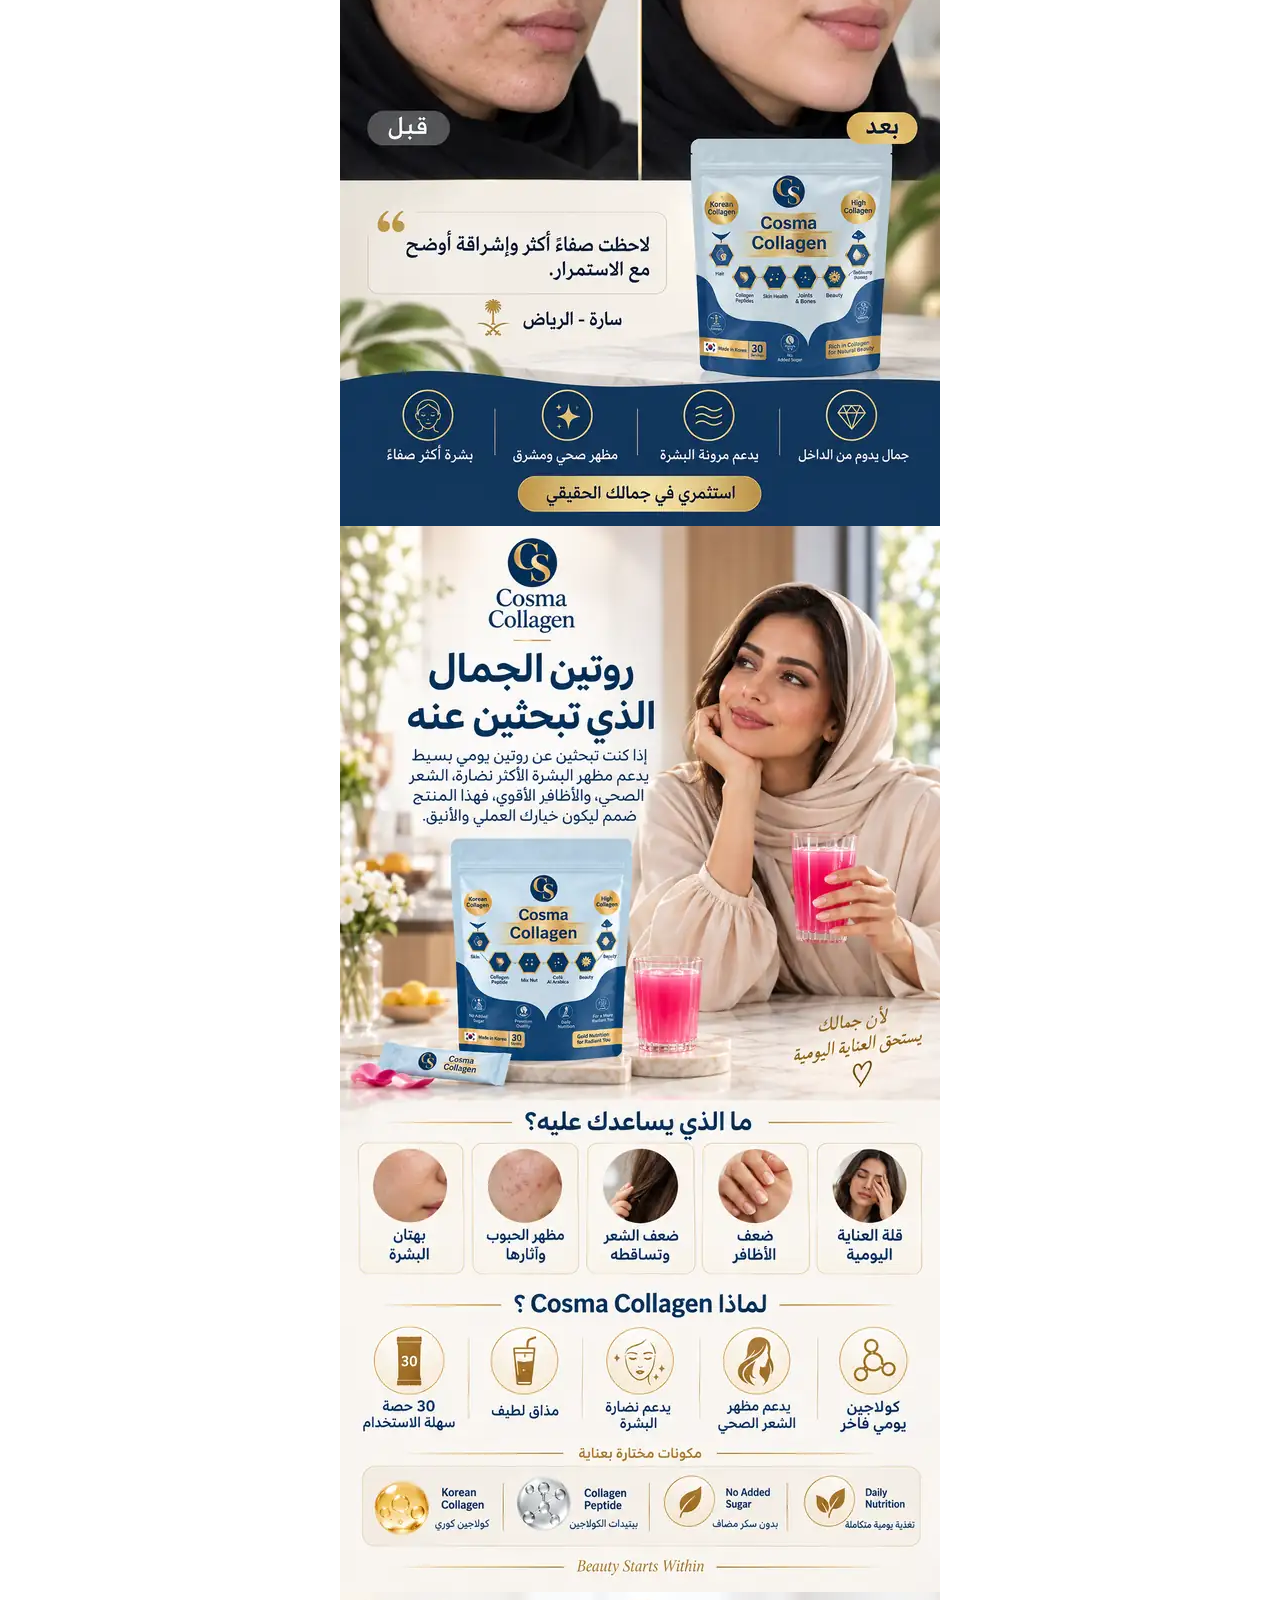
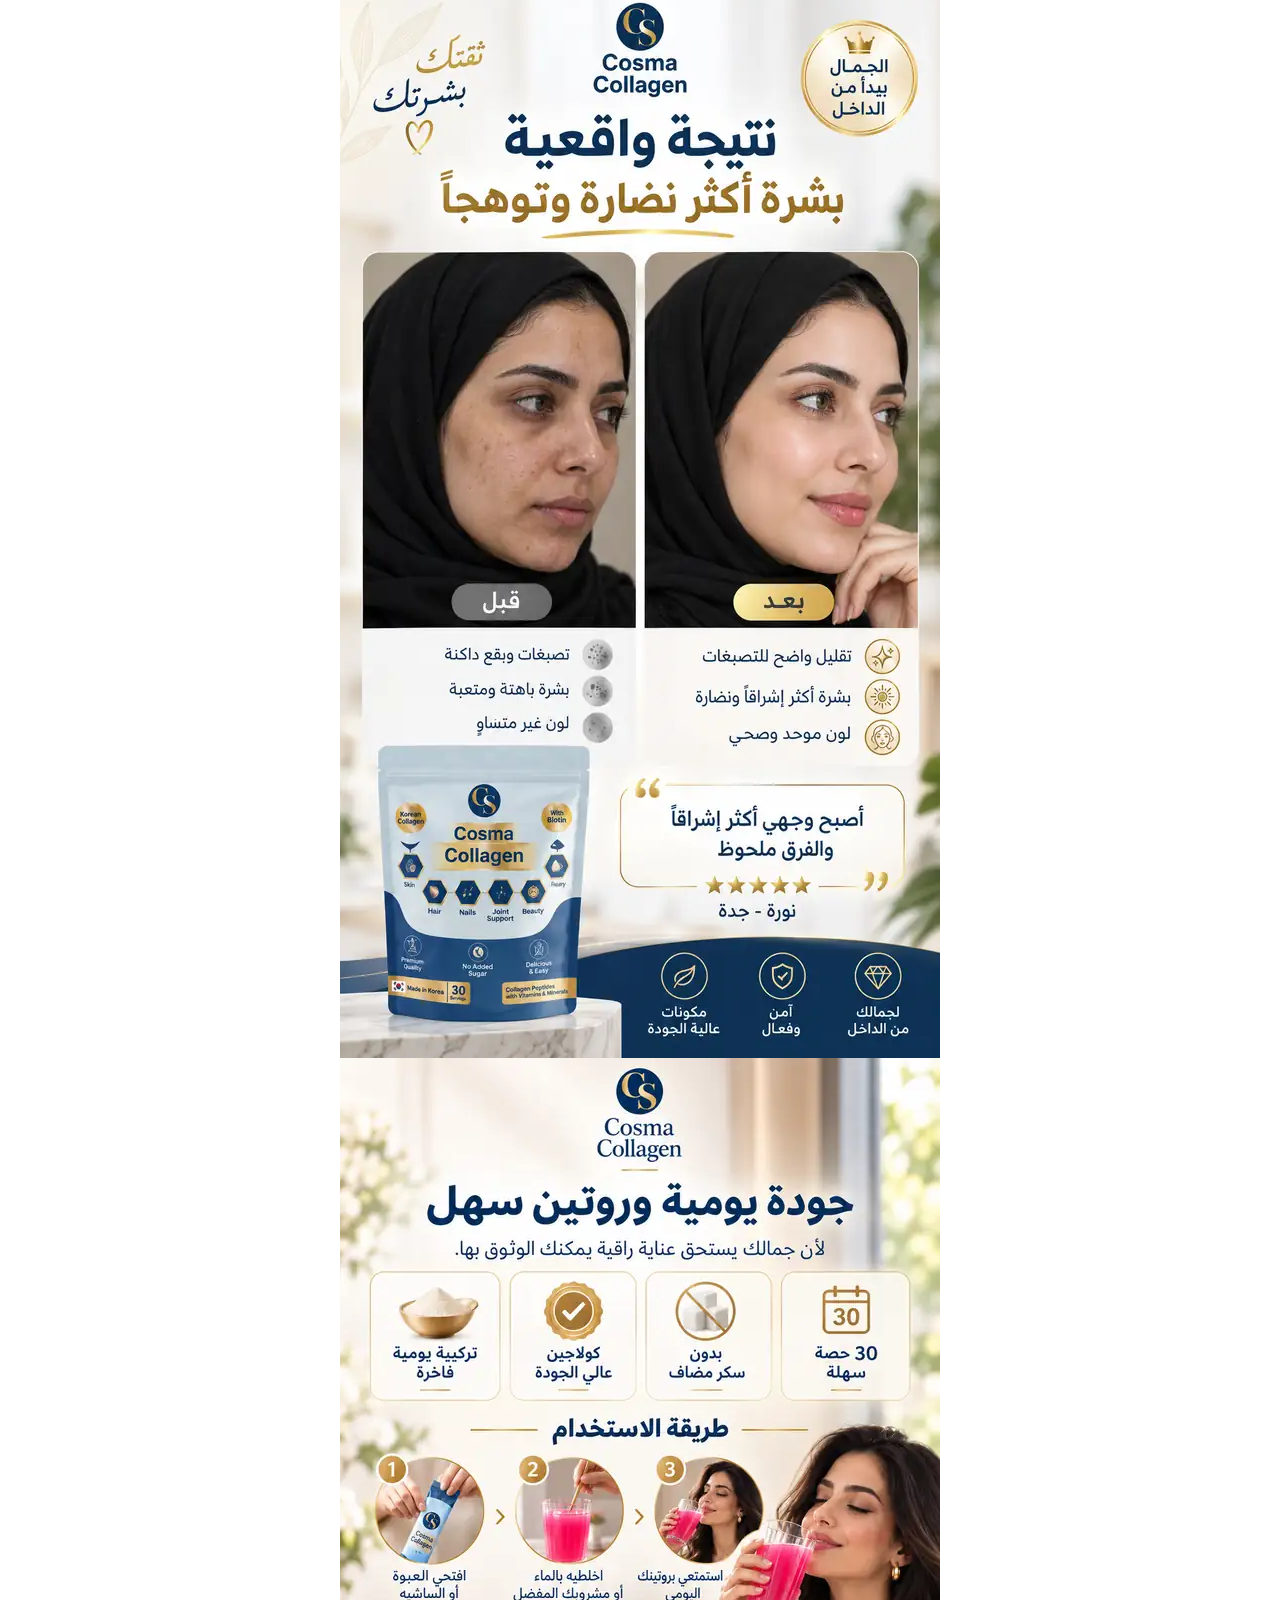
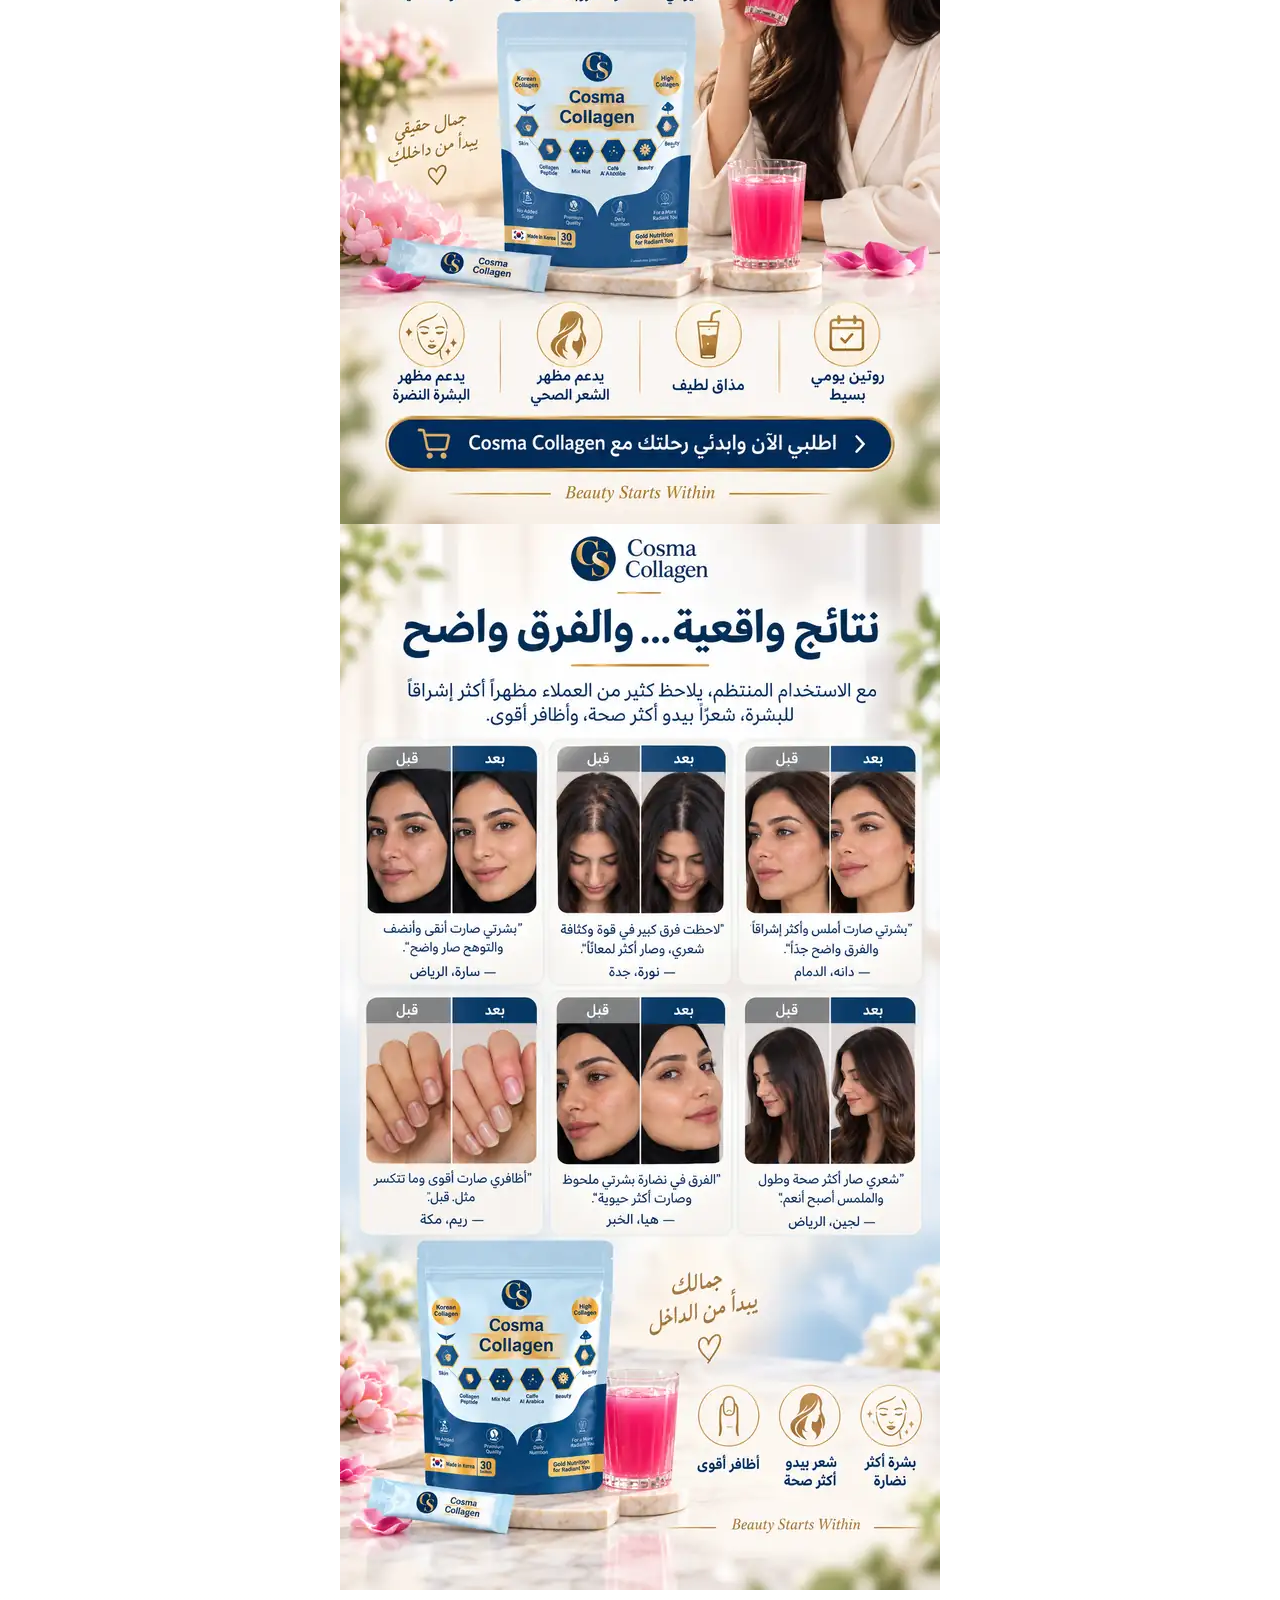
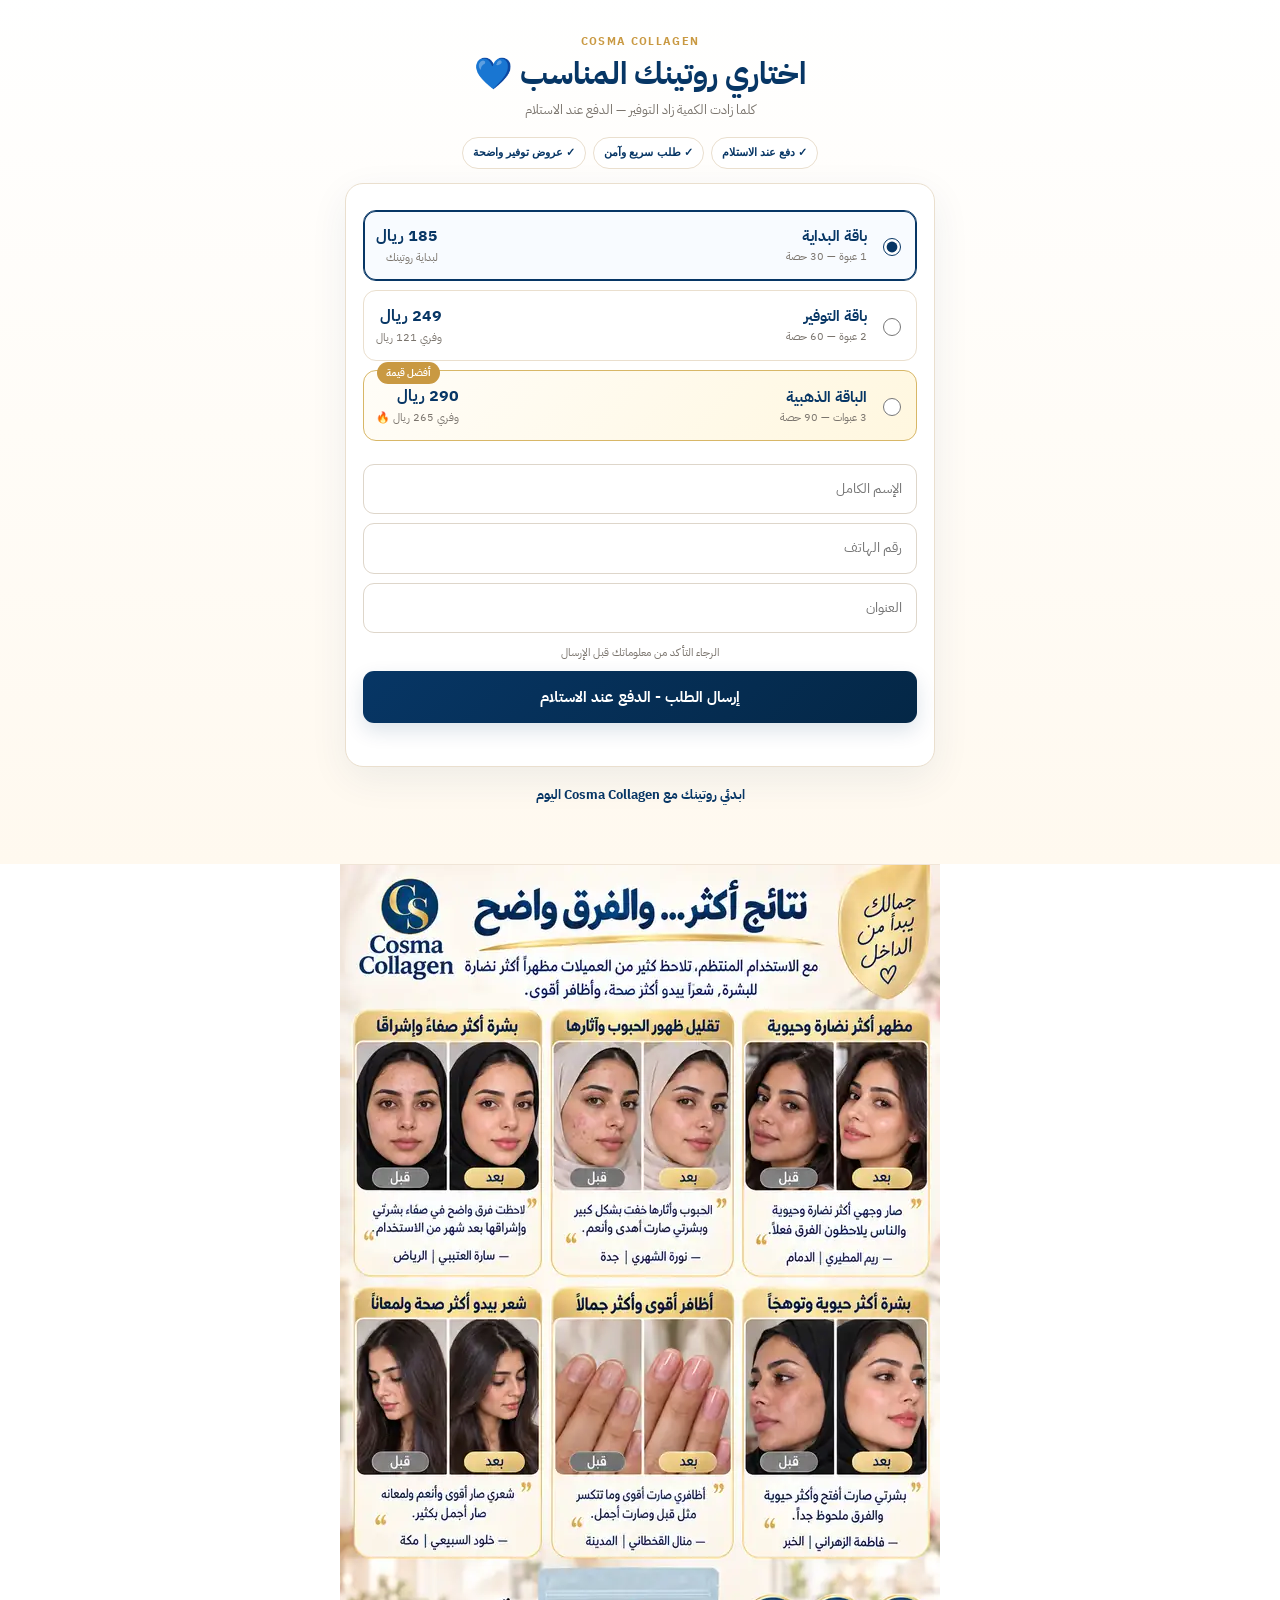
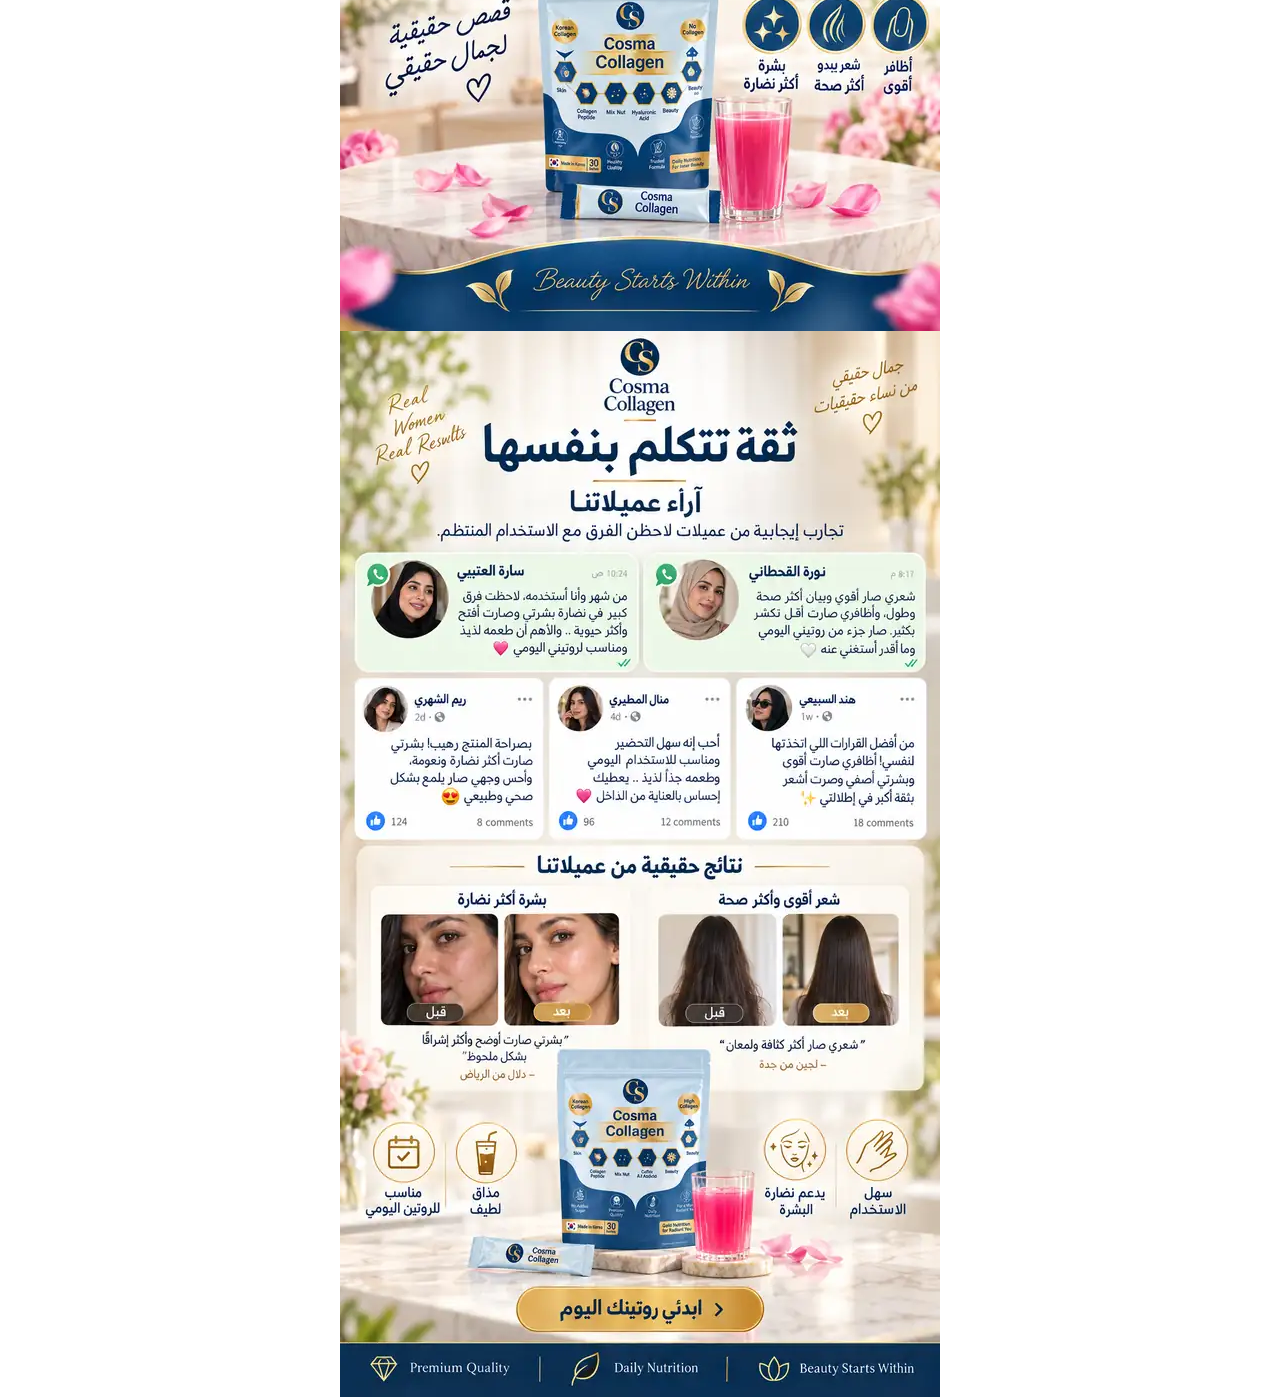
==== commit 914d0806: "Reorder Cosma Collagen landing sections" ====
--- a/cosma-collagen/index.html
+++ b/cosma-collagen/index.html
@@ -8,26 +8,27 @@
   <title>Cosma Collagen | جمالك يبدأ من الداخل</title>
   <link rel="preconnect" href="https://fonts.googleapis.com">
   <link rel="preconnect" href="https://fonts.gstatic.com" crossorigin>
-  <link rel="preload" as="image" href="assets/01-hero.webp" type="image/webp" fetchpriority="high">
+  <link rel="preload" as="image" href="assets/03-benefits.webp" type="image/webp" fetchpriority="high">
   <link href="https://fonts.googleapis.com/css2?family=IBM+Plex+Sans+Arabic:wght@400;500;600;700&display=swap" rel="stylesheet">
-  <link rel="stylesheet" href="styles.css?v=3">
+  <link rel="stylesheet" href="styles.css?v=4">
 </head>
 <body>
   <main>
     <section class="page-images" aria-label="صفحة Cosma Collagen">
-      <a href="#order" aria-label="شاهدي عروض Cosma Collagen">
-        <img width="600" height="1066" src="assets/01-hero.webp" alt="Cosma Collagen — جمالك يبدأ من روتينك اليومي" fetchpriority="high" decoding="async">
-      </a>
+      <img width="600" height="1066" src="assets/03-benefits.webp" alt="فوائد ومكونات Cosma Collagen" fetchpriority="high" decoding="async">
 
       <div class="result-columns" aria-label="نتيجة الشعر ونتيجة البشرة">
         <img width="600" height="1066" src="assets/05-hair.webp" alt="تجربة مرتبطة بمظهر الشعر مع Cosma Collagen" loading="lazy" decoding="async">
         <img width="600" height="1066" src="assets/06-skin.webp" alt="تجربة مرتبطة بمظهر البشرة مع Cosma Collagen" loading="lazy" decoding="async">
       </div>
 
+      <a href="#order" aria-label="شاهدي عروض Cosma Collagen">
+        <img width="600" height="1066" src="assets/01-hero.webp" alt="Cosma Collagen — جمالك يبدأ من روتينك اليومي" loading="lazy" decoding="async">
+      </a>
+
+      <img width="600" height="1066" src="assets/08-acne.webp" alt="نتيجة مصورة للعناية بمظهر البشرة" loading="lazy" decoding="async">
       <img width="600" height="1066" src="assets/02-overview.webp" alt="روتين الجمال اليومي مع Cosma Collagen" loading="lazy" decoding="async">
       <img width="600" height="1066" src="assets/07-tone.webp" alt="تجربة مرتبطة بنضارة وصفاء البشرة" loading="lazy" decoding="async">
-      <img width="600" height="1066" src="assets/03-benefits.webp" alt="فوائد ومكونات Cosma Collagen" loading="lazy" decoding="async">
-      <img width="600" height="1066" src="assets/08-acne.webp" alt="نتيجة مصورة للعناية بمظهر البشرة" loading="lazy" decoding="async">
 
       <a href="#order" aria-label="انتقلي إلى عروض Cosma Collagen">
         <img width="600" height="1066" src="assets/04-use.webp" alt="طريقة استخدام Cosma Collagen وروتين يومي سهل" loading="lazy" decoding="async">
